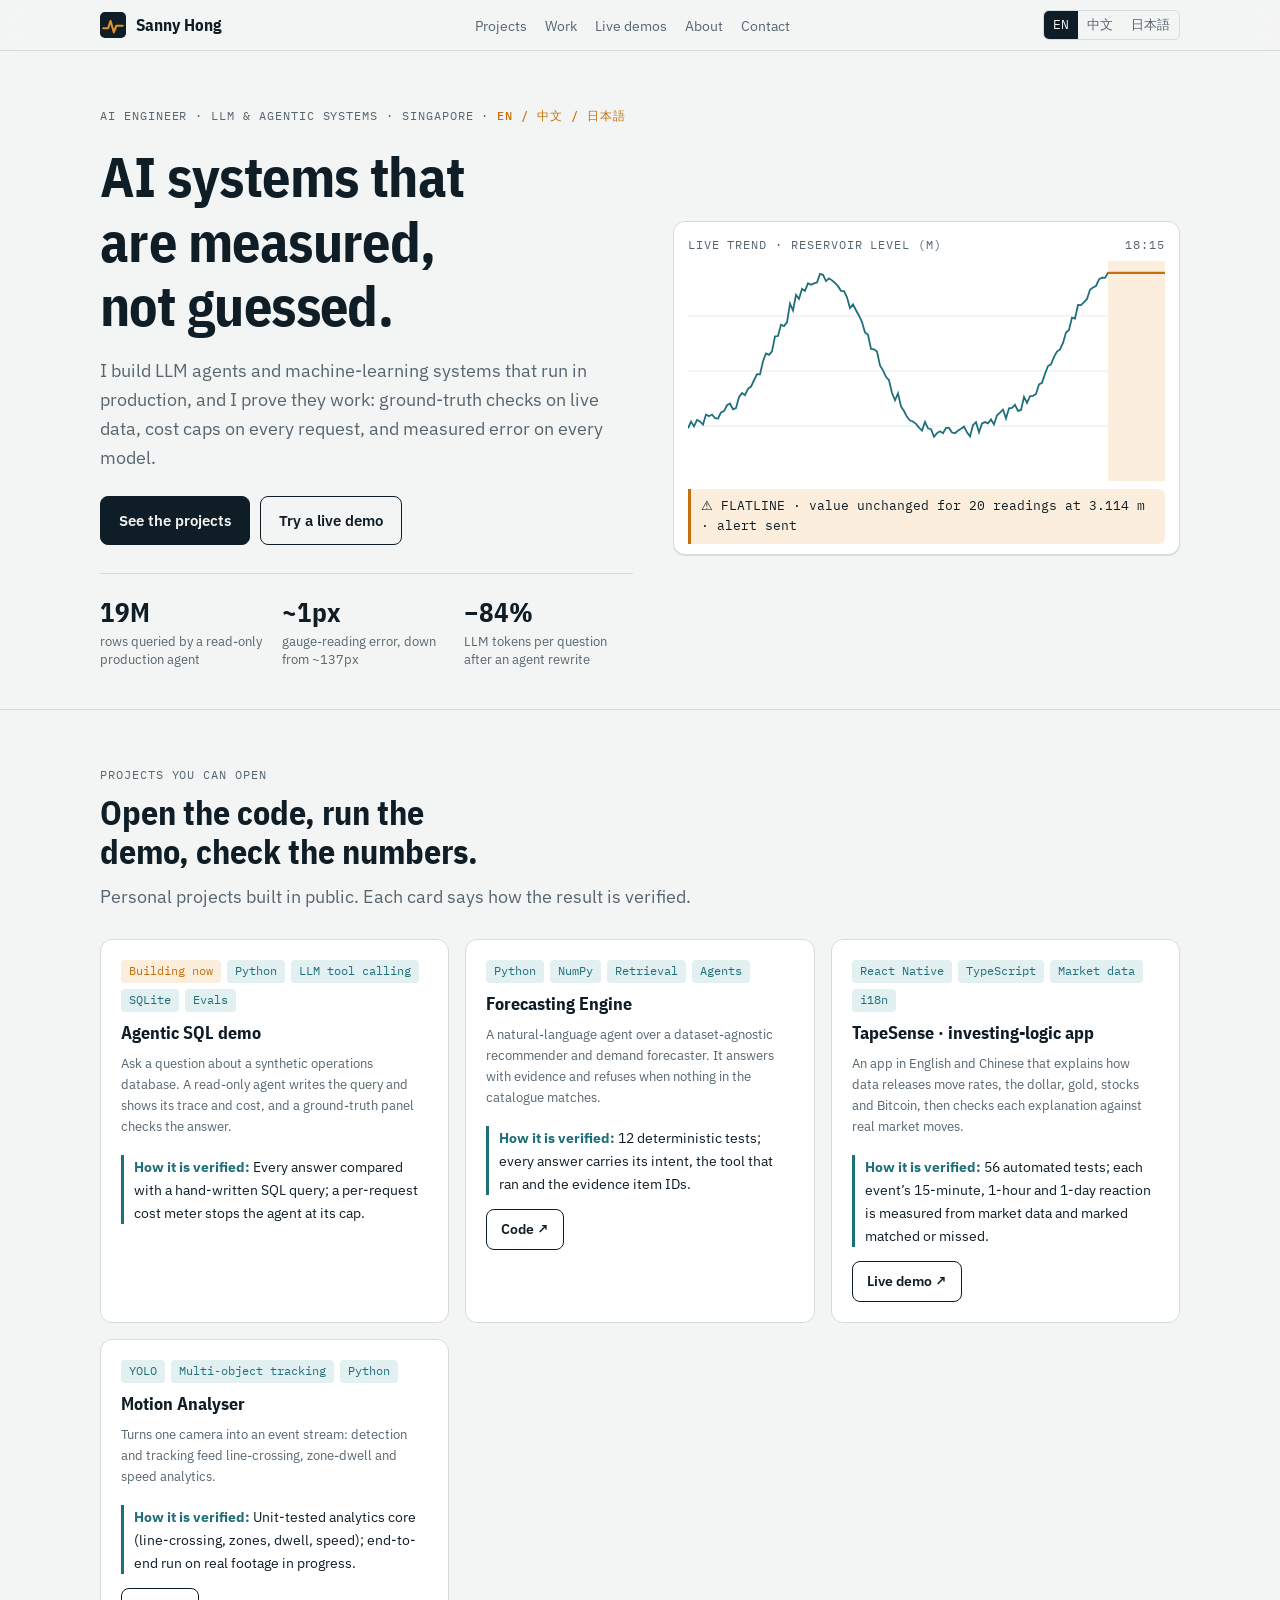
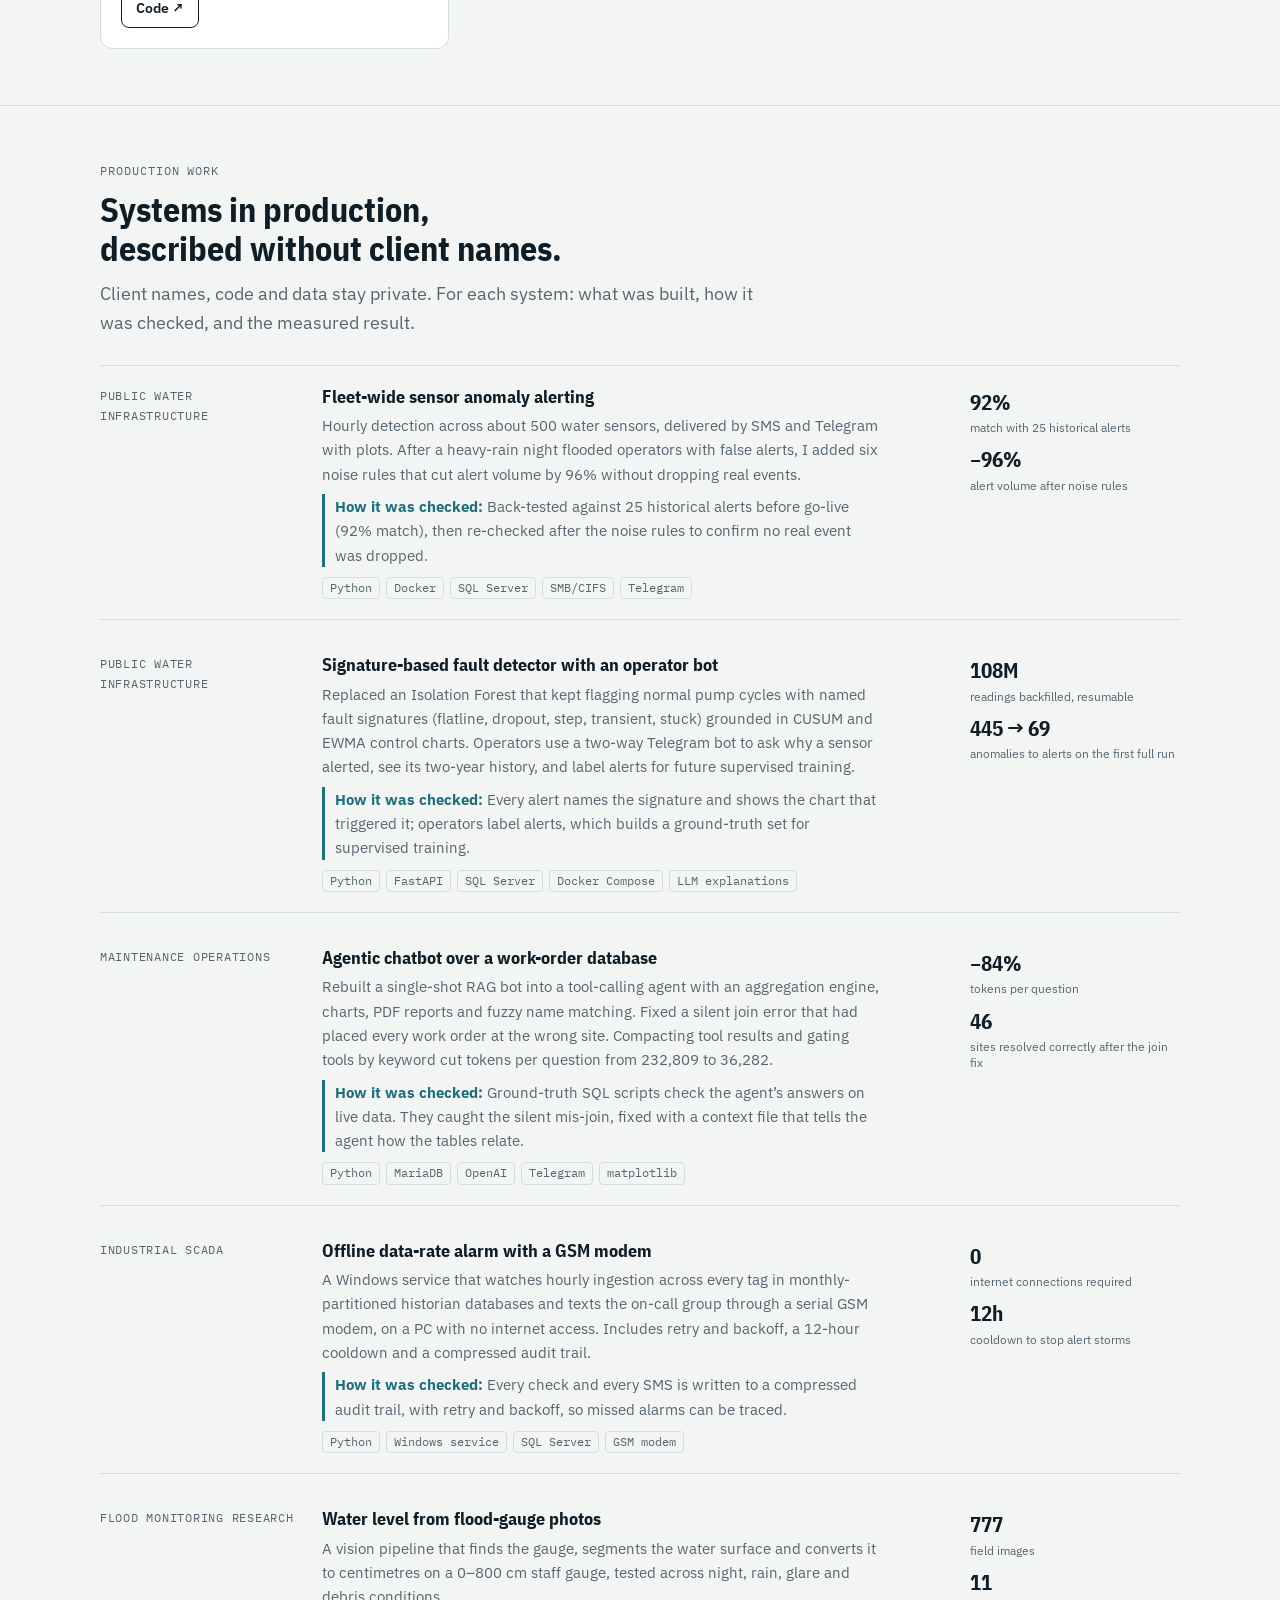
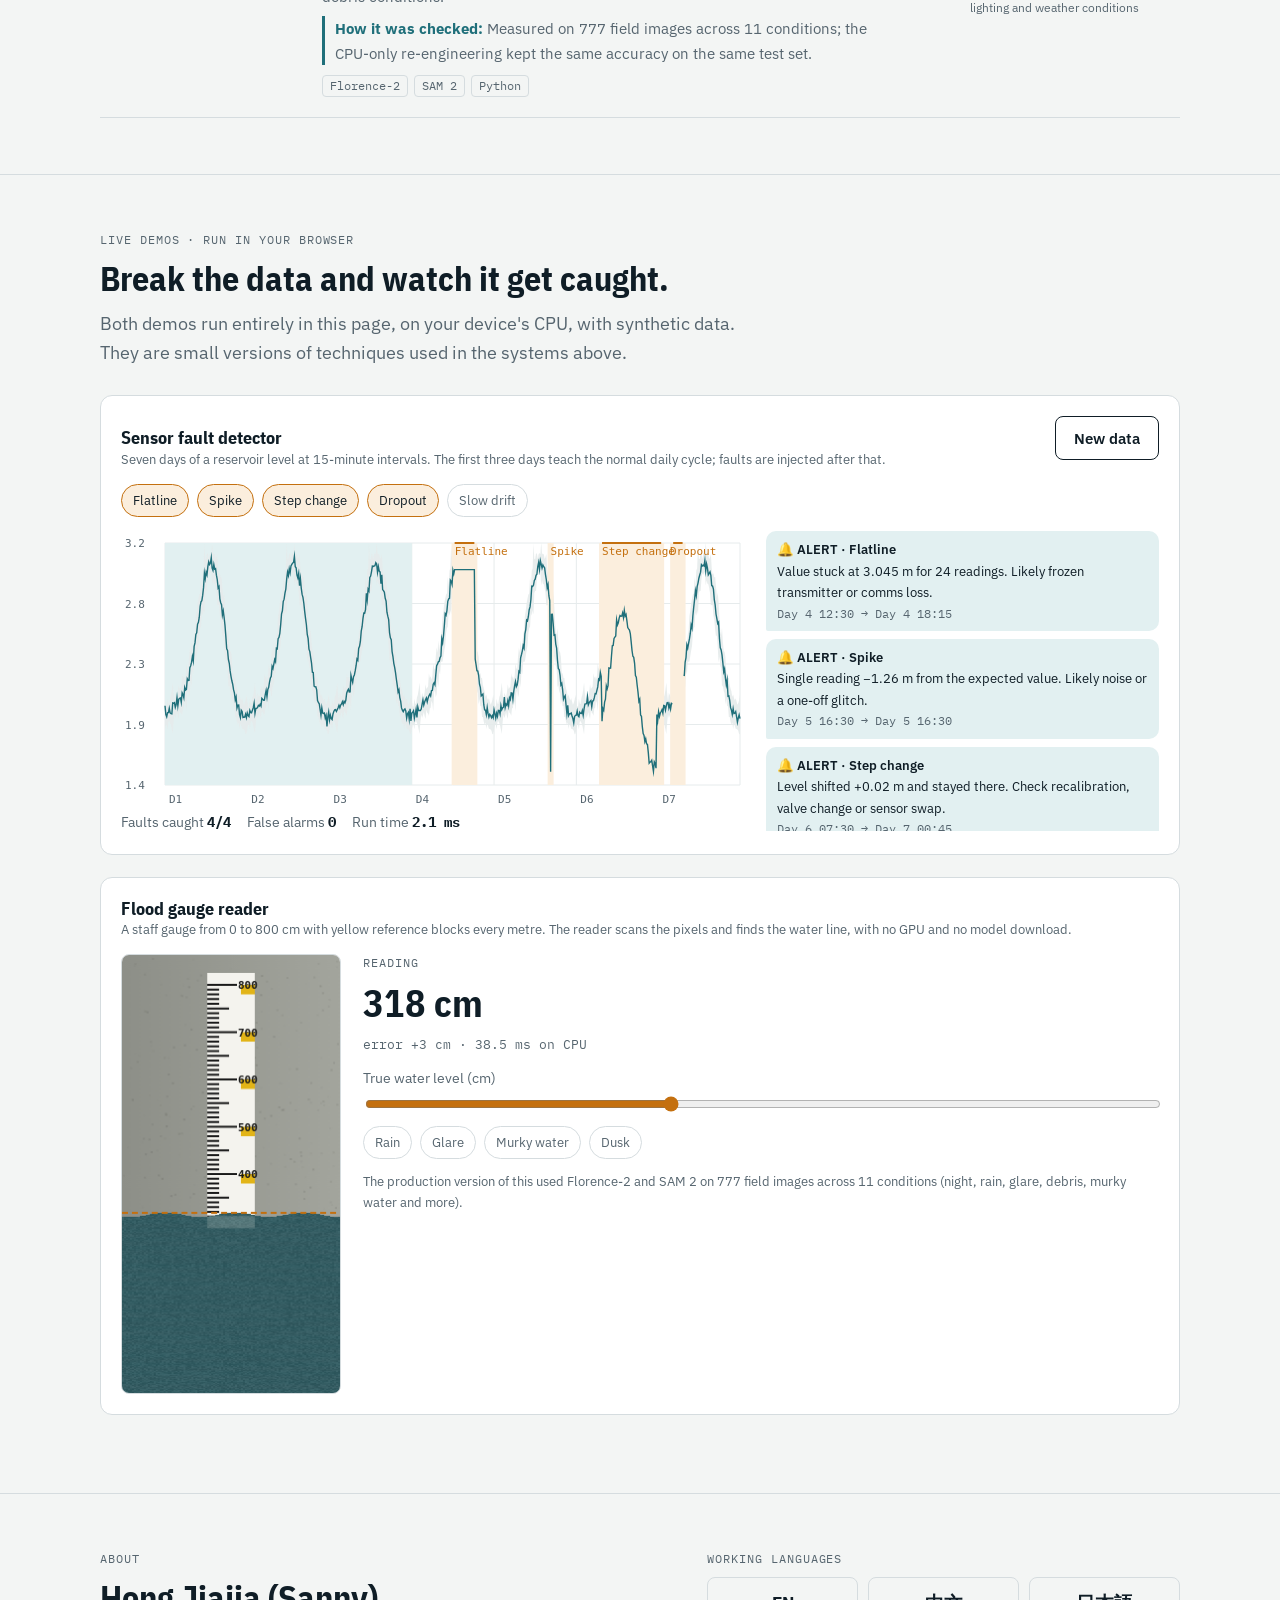
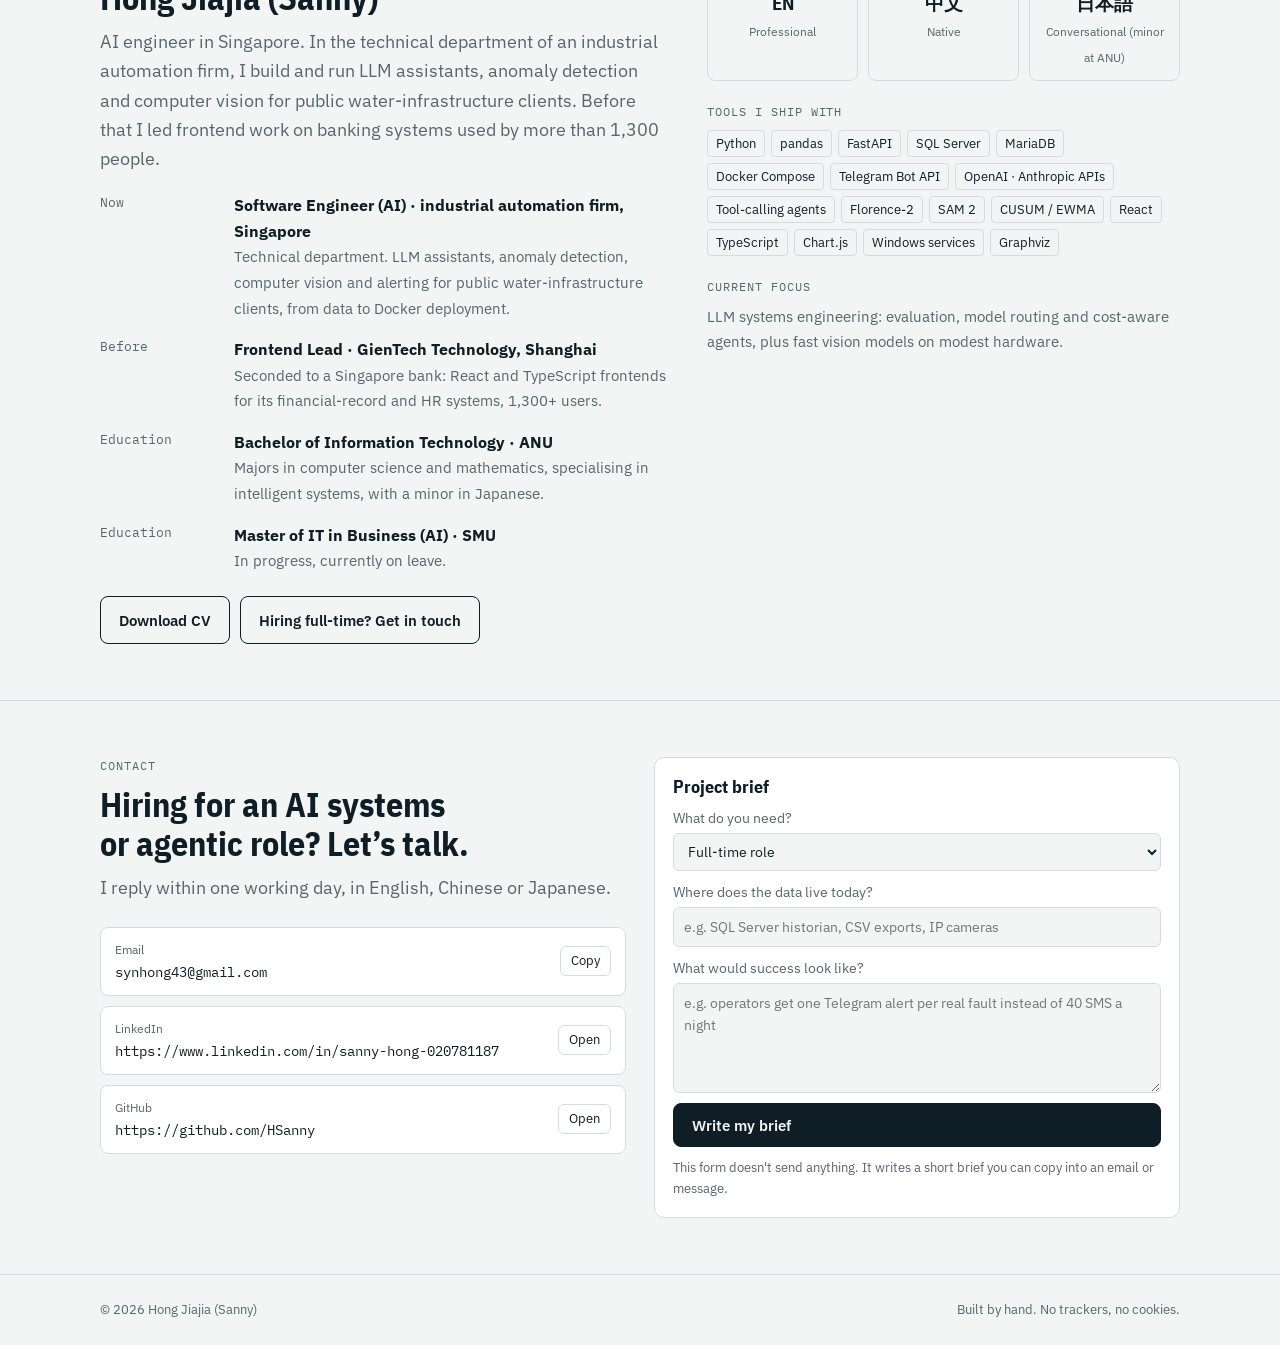
==== index.html @ 5b9187b5 "Publish portfolio site Co-Authored-By: Claude Opus 5.5 <noreply@anthropic.com>" ====
<!doctype html>
<html lang="en">
<head>
<meta charset="utf-8">
<meta name="viewport" content="width=device-width, initial-scale=1, viewport-fit=cover">
<title>Sanny Hong · AI Engineer, LLM & Agentic Systems</title>
<meta name="description" content="Sanny Hong, AI engineer in Singapore. Production LLM agents and ML systems, proven with ground-truth evaluation, cost caps and measured error. Projects, live demos and CV.">
<meta property="og:title" content="Sanny Hong · AI Engineer, LLM & Agentic Systems">
<meta property="og:description" content="Production LLM agents and ML systems, proven with ground-truth evaluation, cost caps and measured error.">
<meta property="og:type" content="website">
<link rel="icon" href="data:image/svg+xml,%3Csvg xmlns='http://www.w3.org/2000/svg' viewBox='0 0 32 32'%3E%3Crect width='32' height='32' rx='6' fill='%230f1d26'/%3E%3Cpath d='M4 20h6l3-9 4 14 3-8h8' fill='none' stroke='%23e0912c' stroke-width='2.6' stroke-linejoin='round' stroke-linecap='round'/%3E%3C/svg%3E">
<link rel="preconnect" href="https://fonts.googleapis.com">
<link rel="preconnect" href="https://fonts.gstatic.com" crossorigin>
<link rel="stylesheet" href="https://fonts.googleapis.com/css2?family=IBM+Plex+Mono:wght@400;500&family=IBM+Plex+Sans+Condensed:wght@600;700&family=IBM+Plex+Sans:wght@400;500;600&display=swap">
<style>
/* Layout: an instrument-panel portfolio. Narrow reading column for copy, wide "panels" for the live demos; the hero is a trend recorder that flags a fault. */
:root{
  --paper:#f3f5f4; --panel:#ffffff; --ink:#0f1d26; --muted:#56656f; --rule:#d5dcdf; --grid:#e6ebec;
  --signal:#c4700f;        /* alarm amber: the one accent */
  --water:#1f6f7a;         /* secondary, used for data lines */
  --ok:#2b7a4b; --bad:#b33a2e;
  --signal-soft:#fbeedd; --water-soft:#e2f0f1;
  --f-display:"IBM Plex Sans Condensed","IBM Plex Sans","Arial Narrow",Arial,"PingFang SC","Hiragino Sans","Noto Sans SC","Noto Sans JP","Microsoft YaHei",sans-serif;
  --f-body:"IBM Plex Sans",-apple-system,BlinkMacSystemFont,"Segoe UI","PingFang SC","Hiragino Sans","Noto Sans SC","Noto Sans JP","Microsoft YaHei",sans-serif;
  --f-mono:"IBM Plex Mono",ui-monospace,SFMono-Regular,Menlo,Consolas,monospace;
  color-scheme:light;
}
@media (prefers-color-scheme: dark){ :root:not([data-theme="light"]){
  --paper:#0d161c; --panel:#132029; --ink:#e4ecef; --muted:#93a4ad; --rule:#25343e; --grid:#1b2a33;
  --signal:#f0a24a; --water:#5fb7c1; --ok:#5cc58a; --bad:#ef7d70; --signal-soft:#3a2a17; --water-soft:#163037; color-scheme:dark } }
:root[data-theme="dark"]{
  --paper:#0d161c; --panel:#132029; --ink:#e4ecef; --muted:#93a4ad; --rule:#25343e; --grid:#1b2a33;
  --signal:#f0a24a; --water:#5fb7c1; --ok:#5cc58a; --bad:#ef7d70; --signal-soft:#3a2a17; --water-soft:#163037; color-scheme:dark }
*{box-sizing:border-box}
[hidden]{display:none!important}
html{scroll-behavior:smooth}
@media (prefers-reduced-motion:reduce){ html{scroll-behavior:auto} *{animation:none!important;transition:none!important} }
body{margin:0;background:var(--paper);color:var(--ink);font-family:var(--f-body);font-size:16px;line-height:1.6;padding-top:env(safe-area-inset-top,0px);padding-bottom:env(safe-area-inset-bottom,0px)}
a{color:inherit}
:focus-visible{outline:2px solid var(--signal);outline-offset:3px;border-radius:2px}
.wrap{max-width:1120px;margin:0 auto;padding-inline:20px}
.mono{font-family:var(--f-mono);font-variant-numeric:tabular-nums}
h1,h2,h3{font-family:var(--f-display);margin:0;text-wrap:balance;line-height:1.15}
h1{font-size:clamp(2.1rem,5.2vw,3.5rem);font-weight:700;letter-spacing:-.01em}
h2{font-size:clamp(1.55rem,3vw,2.1rem);font-weight:700}
h3{font-size:1.15rem;font-weight:700}
p{margin:0}
.lede{font-size:1.14rem;color:var(--muted);max-width:60ch}
.tag{font-family:var(--f-mono);font-size:.74rem;letter-spacing:.08em;text-transform:uppercase;color:var(--muted)}
.tag b{color:var(--signal);font-weight:500}

/* top bar */
header.bar{position:sticky;top:0;z-index:10;background:color-mix(in srgb,var(--paper) 92%,transparent);backdrop-filter:blur(8px);border-bottom:1px solid var(--rule)}
header.bar .wrap{display:flex;align-items:center;justify-content:space-between;gap:12px;padding-block:10px}
.brand{display:flex;align-items:center;gap:10px;font-family:var(--f-display);font-weight:700;font-size:1.05rem;text-decoration:none}
.brand svg{flex:none}
nav.links{display:flex;gap:18px;font-size:.9rem}
nav.links a{text-decoration:none;color:var(--muted)} nav.links a:hover{color:var(--ink)}
.lang{display:flex;border:1px solid var(--rule);border-radius:6px;overflow:hidden}
.lang button{all:unset;cursor:pointer;padding:4px 9px;font-size:.8rem;font-family:var(--f-mono);color:var(--muted)}
.lang button[aria-pressed="true"]{background:var(--ink);color:var(--paper)}
@media (max-width:760px){ nav.links{display:none} }

/* hero */
.hero{padding-block:56px 40px;display:grid;grid-template-columns:minmax(0,1.05fr) minmax(0,1fr);gap:40px;align-items:center}
.hero .who{display:grid;gap:18px}
.cta{display:flex;flex-wrap:wrap;gap:10px;margin-top:6px}
.btn{display:inline-flex;align-items:center;gap:8px;padding:11px 18px;border-radius:8px;font-weight:600;text-decoration:none;border:1px solid var(--ink);font-size:.95rem;cursor:pointer;background:none;color:var(--ink);font-family:var(--f-body)}
.btn.primary{background:var(--ink);color:var(--paper)}
.btn:hover{transform:translateY(-1px)}
.proof{display:grid;grid-template-columns:repeat(3,minmax(0,1fr));gap:14px;margin-top:10px;border-top:1px solid var(--rule);padding-top:16px}
.proof .n{font-family:var(--f-display);font-size:1.7rem;font-weight:700}
.proof .l{font-size:.82rem;color:var(--muted);line-height:1.35}
.recorder{background:var(--panel);border:1px solid var(--rule);border-radius:12px;padding:14px 14px 10px;box-shadow:0 1px 0 var(--rule)}
.recorder .head{display:flex;justify-content:space-between;align-items:center;gap:8px;margin-bottom:6px}
.recorder canvas{width:100%;height:220px;display:block}
.recorder .alert{margin-top:8px;font-family:var(--f-mono);font-size:.8rem;background:var(--signal-soft);color:var(--ink);border-left:3px solid var(--signal);padding:7px 10px;border-radius:0 6px 6px 0;min-height:2.4em}
@media (max-width:880px){ .hero{grid-template-columns:minmax(0,1fr);padding-block:36px 28px} }

section.block{padding-block:56px;border-top:1px solid var(--rule)}
.sechead{display:grid;gap:10px;margin-bottom:28px;max-width:70ch}

/* services */
.services{display:grid;grid-template-columns:repeat(auto-fit,minmax(250px,1fr));gap:16px}
.svc{background:var(--panel);border:1px solid var(--rule);border-radius:10px;padding:20px;display:grid;gap:12px;align-content:start}
.svc .meta{display:flex;flex-wrap:wrap;gap:8px}
.chip{font-family:var(--f-mono);font-size:.74rem;padding:2px 8px;border-radius:4px;background:var(--water-soft);color:var(--water)}
.chip.amber{background:var(--signal-soft);color:var(--signal)}
.svc ul{margin:0;padding-left:18px;color:var(--muted);font-size:.92rem}
.svc .from{font-size:.86rem;border-top:1px dashed var(--rule);padding-top:10px}
.process{display:grid;grid-template-columns:repeat(4,minmax(0,1fr));gap:16px;margin-top:22px;counter-reset:step}
.process li{list-style:none;border-top:2px solid var(--ink);padding-top:10px;font-size:.92rem;counter-increment:step}
.process li::before{content:counter(step);font-family:var(--f-mono);color:var(--signal);display:block;font-size:.8rem}
.process b{display:block;font-family:var(--f-display);font-size:1.02rem}
@media (max-width:760px){ .process{grid-template-columns:repeat(2,minmax(0,1fr))} }

/* cases */
.projects{display:grid;grid-template-columns:repeat(auto-fit,minmax(260px,1fr));gap:16px}
.proj{display:grid;gap:10px;align-content:start;padding:20px;border:1px solid var(--rule);border-radius:12px;background:var(--panel)}
.proj .meta{display:flex;flex-wrap:wrap;gap:6px}
.proj .links{display:flex;flex-wrap:wrap;gap:8px;margin-top:4px}
.proj .links .btn{padding:8px 14px;font-size:.88rem}
.checked{font-size:.9rem;color:var(--ink);border-left:3px solid var(--water);padding-left:10px;margin-top:8px;max-width:62ch}
.checked b{color:var(--water)}
.cases{display:grid;gap:14px}
.case{display:grid;grid-template-columns:200px minmax(0,1fr) 210px;gap:22px;padding:20px 0;border-bottom:1px solid var(--rule);align-items:start}
.case:first-child{border-top:1px solid var(--rule)}
.case .sector{font-family:var(--f-mono);font-size:.78rem;color:var(--muted);text-transform:uppercase;letter-spacing:.06em}
.case h3{margin-bottom:6px}
.case p{color:var(--muted);font-size:.95rem;max-width:62ch}
.case .stack{display:flex;flex-wrap:wrap;gap:6px;margin-top:10px}
.case .stack span{font-family:var(--f-mono);font-size:.72rem;border:1px solid var(--rule);padding:1px 7px;border-radius:4px;color:var(--muted)}
.case .kpi{display:grid;gap:8px}
.case .kpi div{display:grid}
.case .kpi .v{font-family:var(--f-display);font-weight:700;font-size:1.3rem}
.case .kpi .k{font-size:.78rem;color:var(--muted);line-height:1.3}
@media (max-width:880px){ .case{grid-template-columns:minmax(0,1fr);gap:10px} .case .kpi{grid-template-columns:repeat(2,minmax(0,1fr))} }

/* demos */
.demo{background:var(--panel);border:1px solid var(--rule);border-radius:12px;padding:20px;display:grid;gap:14px;margin-bottom:22px}
.demo .top{display:flex;flex-wrap:wrap;justify-content:space-between;gap:10px;align-items:baseline}
.controls{display:flex;flex-wrap:wrap;gap:8px;align-items:center}
.toggle{all:unset;cursor:pointer;font-size:.84rem;padding:5px 11px;border-radius:999px;border:1px solid var(--rule);color:var(--muted)}
.toggle[aria-pressed="true"]{border-color:var(--signal);color:var(--ink);background:var(--signal-soft)}
.toggle:focus-visible{outline:2px solid var(--signal)}
.chartbox{position:relative;width:100%;overflow:hidden}
.chartbox canvas{width:100%;height:280px;display:block}
.demo-grid{display:grid;grid-template-columns:minmax(0,1.6fr) minmax(0,1fr);gap:16px}
@media (max-width:880px){ .demo-grid{grid-template-columns:minmax(0,1fr)} }
.log{display:grid;gap:8px;max-height:300px;overflow:auto;align-content:start}
.msg{background:var(--water-soft);border-radius:10px 10px 10px 2px;padding:8px 11px;font-size:.84rem}
.msg .h{font-weight:600}
.msg .s{color:var(--muted);font-family:var(--f-mono);font-size:.76rem}
.score{display:flex;flex-wrap:wrap;gap:16px;font-size:.88rem;color:var(--muted)}
.score b{color:var(--ink);font-family:var(--f-mono)}
.gauge-wrap{display:grid;grid-template-columns:auto minmax(0,1fr);gap:22px;align-items:start}
.gauge-wrap canvas{width:220px;height:440px;border-radius:8px;border:1px solid var(--rule);max-width:100%}
.readout{display:grid;gap:12px}
.readout .big{font-family:var(--f-display);font-size:2.4rem;font-weight:700}
.readout label{display:grid;gap:4px;font-size:.88rem;color:var(--muted)}
input[type=range]{width:100%;accent-color:var(--signal)}
@media (max-width:560px){ .gauge-wrap{grid-template-columns:minmax(0,1fr)} .gauge-wrap canvas{width:180px;height:360px;justify-self:center} }
.note{font-size:.82rem;color:var(--muted)}

/* about */
.about{display:grid;grid-template-columns:minmax(0,1.2fr) minmax(0,1fr);gap:40px}
.timeline{display:grid;gap:16px}
.timeline .row{display:grid;grid-template-columns:120px minmax(0,1fr);gap:14px}
.timeline .when{font-family:var(--f-mono);font-size:.8rem;color:var(--muted)}
.timeline .what b{display:block}
.timeline .what span{color:var(--muted);font-size:.92rem}
.skills{display:flex;flex-wrap:wrap;gap:6px}
.skills span{font-size:.82rem;border:1px solid var(--rule);border-radius:4px;padding:2px 8px}
.langs{display:grid;grid-template-columns:repeat(3,minmax(0,1fr));gap:10px}
.langs div{border:1px solid var(--rule);border-radius:8px;padding:10px;text-align:center}
.langs b{display:block;font-family:var(--f-display);font-size:1.2rem}
.langs span{font-size:.78rem;color:var(--muted)}
@media (max-width:880px){ .about{grid-template-columns:minmax(0,1fr)} .timeline .row{grid-template-columns:minmax(0,1fr);gap:2px} }

/* contact */
.contact{display:grid;grid-template-columns:minmax(0,1fr) minmax(0,1fr);gap:28px;align-items:start}
.cards{display:grid;gap:10px}
.cline{display:flex;justify-content:space-between;align-items:center;gap:10px;background:var(--panel);border:1px solid var(--rule);border-radius:8px;padding:12px 14px}
.cline .k{font-size:.78rem;color:var(--muted)}
.cline .v{font-family:var(--f-mono);font-size:.9rem;word-break:break-all}
.copy{all:unset;cursor:pointer;font-size:.8rem;border:1px solid var(--rule);padding:4px 10px;border-radius:6px;white-space:nowrap}
.copy:focus-visible{outline:2px solid var(--signal)}
form.brief{display:grid;gap:10px;background:var(--panel);border:1px solid var(--rule);border-radius:10px;padding:18px}
form.brief label{display:grid;gap:4px;font-size:.86rem;color:var(--muted)}
form.brief input,form.brief textarea,form.brief select{font:inherit;color:var(--ink);background:var(--paper);border:1px solid var(--rule);border-radius:6px;padding:8px 10px}
form.brief textarea{min-height:110px;resize:vertical}
.out{font-family:var(--f-mono);font-size:.8rem;white-space:pre-wrap;background:var(--paper);border:1px dashed var(--rule);padding:10px;border-radius:6px}
@media (max-width:880px){ .contact{grid-template-columns:minmax(0,1fr)} }
footer{border-top:1px solid var(--rule);padding-block:24px;color:var(--muted);font-size:.84rem}
footer .wrap{display:flex;flex-wrap:wrap;justify-content:space-between;gap:10px}
</style>
</head>
<body>

<header class="bar">
  <div class="wrap">
    <a class="brand" href="#top" aria-label="Sanny Hong, home">
      <svg width="26" height="26" viewBox="0 0 32 32" aria-hidden="true"><rect width="32" height="32" rx="6" fill="currentColor"/><path d="M4 20h6l3-9 4 14 3-8h8" fill="none" stroke="#e0912c" stroke-width="2.6" stroke-linejoin="round" stroke-linecap="round"/></svg>
      <span>Sanny Hong</span>
    </a>
    <nav class="links" aria-label="Sections">
      <a href="#projects" data-i18n="nav.projects">Projects</a>
      <a href="#work" data-i18n="nav.work">Work</a>
      <a href="#demos" data-i18n="nav.demos">Live demos</a>
      <a href="#about" data-i18n="nav.about">About</a>
      <a href="#contact" data-i18n="nav.contact">Contact</a>
    </nav>
    <div class="lang" role="group" aria-label="Language">
      <button type="button" data-lang="en" aria-pressed="true">EN</button>
      <button type="button" data-lang="zh" aria-pressed="false">中文</button>
      <button type="button" data-lang="ja" aria-pressed="false">日本語</button>
    </div>
  </div>
</header>

<main id="top">
  <div class="wrap hero">
    <div class="who">
      <div class="tag" data-i18n-html="hero.tag">AI engineer · LLM & agentic systems · Singapore · <b>EN / 中文 / 日本語</b></div>
      <h1 data-i18n="hero.h1">AI systems that are measured, not guessed.</h1>
      <p class="lede" data-i18n="hero.lede">I build LLM agents and machine-learning systems that run in production, and I prove they work: ground-truth checks on live data, cost caps on every request, and measured error on every model.</p>
      <div class="cta">
        <a class="btn primary" href="#projects" data-i18n="hero.cta1">See the projects</a>
        <a class="btn" href="#demos" data-i18n="hero.cta2">Try a live demo</a>
      </div>
      <div class="proof">
        <div><div class="n mono">19M</div><div class="l" data-i18n="proof.1">rows queried by a read-only production agent</div></div>
        <div><div class="n mono">~1px</div><div class="l" data-i18n="proof.2">gauge-reading error, down from ~137px</div></div>
        <div><div class="n mono">−84%</div><div class="l" data-i18n="proof.3">LLM tokens per question after an agent rewrite</div></div>
      </div>
    </div>
    <figure class="recorder" aria-label="Animated sensor trend with an automatic fault flag" style="margin:0">
      <div class="head"><span class="tag" data-i18n="rec.title">Live trend · reservoir level (m)</span><span class="tag mono" id="recClock">—</span></div>
      <canvas id="rec" width="640" height="220"></canvas>
      <figcaption class="alert" id="recAlert" aria-live="polite">—</figcaption>
    </figure>
  </div>

  <section class="block" id="services">
    <div class="wrap">
      <div class="sechead">
        <div class="tag" data-i18n="svc.tag">Fixed-price prototypes</div>
        <h2 data-i18n="svc.h2">One scoped problem, one working system, two weeks.</h2>
        <p class="lede" data-i18n="svc.lede">Every engagement ends with something running on your data, not a slide deck. You get the code, deployment notes and two weeks of fixes. Ongoing support is quoted separately.</p>
      </div>
      <div class="services" id="svcList"></div>
      <ol class="process" style="padding:0;margin:26px 0 0">
        <li><b data-i18n="p1.h">30-minute call</b><span data-i18n="p1.t">We pick one problem and the data it needs.</span></li>
        <li><b data-i18n="p2.h">Fixed quote in 48 hours</b><span data-i18n="p2.t">Scope, deliverables and price in writing. 50% to start.</span></li>
        <li><b data-i18n="p3.h">Demo at the end of week 1</b><span data-i18n="p3.t">Running on a sample of your data, so you can redirect early.</span></li>
        <li><b data-i18n="p4.h">Handover in week 2</b><span data-i18n="p4.t">Deployed, documented, with two weeks of fixes included.</span></li>
      </ol>
    </div>
  </section>

  <section class="block" id="projects">
    <div class="wrap">
      <div class="sechead">
        <div class="tag" data-i18n="proj.tag">Projects you can open</div>
        <h2 data-i18n="proj.h2">Open the code, run the demo, check the numbers.</h2>
        <p class="lede" data-i18n="proj.lede">Personal projects built in public. Each card says how the result is verified.</p>
      </div>
      <div class="projects" id="projList"></div>
    </div>
  </section>

  <section class="block" id="work">
    <div class="wrap">
      <div class="sechead">
        <div class="tag" data-i18n="work.tag">Production work</div>
        <h2 data-i18n="work.h2">Systems in production, described without client names.</h2>
        <p class="lede" data-i18n="work.lede">Client names, code and data stay private. For each system: what was built, how it was checked, and the measured result.</p>
      </div>
      <div class="cases" id="caseList"></div>
    </div>
  </section>

  <section class="block" id="demos">
    <div class="wrap">
      <div class="sechead">
        <div class="tag" data-i18n="demo.tag">Live demos · run in your browser</div>
        <h2 data-i18n="demo.h2">Break the data and watch it get caught.</h2>
        <p class="lede" data-i18n="demo.lede">Both demos run entirely in this page, on your device's CPU, with synthetic data. They are small versions of techniques used in the systems above.</p>
      </div>

      <div class="demo" aria-labelledby="d1h">
        <div class="top">
          <div><h3 id="d1h" data-i18n="d1.h">Sensor fault detector</h3><p class="note" data-i18n="d1.sub">Seven days of a reservoir level at 15-minute intervals. The first three days teach the normal daily cycle; faults are injected after that.</p></div>
          <button type="button" class="btn" id="d1new" data-i18n="d1.new">New data</button>
        </div>
        <div class="controls" id="d1faults" role="group" aria-label="Faults to inject"></div>
        <div class="demo-grid">
          <div>
            <div class="chartbox"><canvas id="d1c" width="900" height="280" aria-label="Sensor chart with detected faults"></canvas></div>
            <div class="score" id="d1score" aria-live="polite"></div>
          </div>
          <div class="log" id="d1log" aria-live="polite"></div>
        </div>
      </div>

      <div class="demo" aria-labelledby="d2h">
        <div class="top">
          <div><h3 id="d2h" data-i18n="d2.h">Flood gauge reader</h3><p class="note" data-i18n="d2.sub">A staff gauge from 0 to 800 cm with yellow reference blocks every metre. The reader scans the pixels and finds the water line, with no GPU and no model download.</p></div>
        </div>
        <div class="gauge-wrap">
          <canvas id="d2c" width="220" height="440" aria-label="Rendered flood gauge with detected water line"></canvas>
          <div class="readout">
            <div><div class="tag" data-i18n="d2.est">Reading</div><div class="big mono" id="d2est">—</div><div class="note mono" id="d2err"></div></div>
            <label><span data-i18n="d2.level">True water level (cm)</span><input type="range" id="d2lvl" min="40" max="760" value="315" step="1"></label>
            <div class="controls" id="d2cond" role="group" aria-label="Conditions"></div>
            <p class="note" data-i18n="d2.real">The production version of this used Florence-2 and SAM 2 on 777 field images across 11 conditions (night, rain, glare, debris, murky water and more).</p>
          </div>
        </div>
      </div>
    </div>
  </section>

  <section class="block" id="about">
    <div class="wrap about">
      <div>
        <div class="sechead" style="margin-bottom:20px">
          <div class="tag" data-i18n="about.tag">About</div>
          <h2 data-i18n="about.h2">Hong Jiajia (Sanny)</h2>
          <p class="lede" data-i18n="about.lede">AI engineer in Singapore. In the technical department of an industrial automation firm, I build and run LLM assistants, anomaly detection and computer vision for public water-infrastructure clients. Before that I led frontend work on banking systems used by more than 1,300 people.</p>
        </div>
        <div class="timeline" id="tl"></div>
        <div class="cta" style="margin-top:22px">
          <a class="btn" id="cvBtn" href="#" target="_blank" rel="noopener" data-i18n="about.cv">Download CV</a>
          <a class="btn" href="#contact" data-i18n="about.hire">Hiring full-time? Get in touch</a>
        </div>
      </div>
      <div style="display:grid;gap:22px;align-content:start">
        <div><div class="tag" style="margin-bottom:8px" data-i18n="about.langs">Working languages</div>
          <div class="langs"><div><b>EN</b><span data-i18n="l.en">Professional</span></div><div><b>中文</b><span data-i18n="l.zh">Native</span></div><div><b>日本語</b><span data-i18n="l.ja">Conversational (minor at ANU)</span></div></div></div>
        <div><div class="tag" style="margin-bottom:8px" data-i18n="about.stack">Tools I ship with</div>
          <div class="skills">
            <span>Python</span><span>pandas</span><span>FastAPI</span><span>SQL Server</span><span>MariaDB</span><span>Docker Compose</span><span>Telegram Bot API</span><span>OpenAI · Anthropic APIs</span><span>Tool-calling agents</span><span>Florence-2</span><span>SAM 2</span><span>CUSUM / EWMA</span><span>React</span><span>TypeScript</span><span>Chart.js</span><span>Windows services</span><span>Graphviz</span>
          </div></div>
        <div><div class="tag" style="margin-bottom:8px" data-i18n="about.focus">Current focus</div>
          <p class="note" style="font-size:.95rem" data-i18n="about.focusT">LLM systems engineering: evaluation, model routing and cost-aware agents, plus fast vision models on modest hardware.</p></div>
      </div>
    </div>
  </section>

  <section class="block" id="contact">
    <div class="wrap contact">
      <div class="sechead" style="margin-bottom:0">
        <div class="tag" data-i18n="c.tag">Contact</div>
        <h2 data-i18n="c.h2">Hiring for an AI systems or agentic role? Let’s talk.</h2>
        <p class="lede" data-i18n="c.lede">I reply within one working day, in English, Chinese or Japanese.</p>
        <div class="cards" id="contactCards" style="margin-top:14px"></div>
      </div>
      <form class="brief" id="brief" novalidate>
        <h3 data-i18n="f.h">Project brief</h3>
        <label><span data-i18n="f.what">What do you need?</span>
          <select id="f-type"><option value="sensor" data-i18n="f.o1">Sensor / IoT anomaly alerts</option><option value="bot" data-i18n="f.o2">Chatbot over our database or documents</option><option value="vision" data-i18n="f.o3">Computer vision on edge hardware</option><option value="data" data-i18n="f.o4">Data pipeline or dashboard</option><option value="job" selected data-i18n="f.o5">Full-time role</option></select></label>
        <label><span data-i18n="f.data">Where does the data live today?</span><input id="f-data" data-i18n-ph="f.dataPh" placeholder="e.g. SQL Server historian, CSV exports, IP cameras"></label>
        <label><span data-i18n="f.goal">What would success look like?</span><textarea id="f-goal" data-i18n-ph="f.goalPh" placeholder="e.g. operators get one Telegram alert per real fault instead of 40 SMS a night"></textarea></label>
        <button class="btn primary" type="submit" data-i18n="f.submit">Write my brief</button>
        <div class="out" id="briefOut" hidden></div>
        <p class="note" data-i18n="f.note">This form doesn't send anything. It writes a short brief you can copy into an email or message.</p>
      </form>
    </div>
  </section>
</main>

<footer><div class="wrap"><span>© <span id="yr"></span> Hong Jiajia (Sanny)</span><span data-i18n="foot">Built by hand. No trackers, no cookies.</span></div></footer>

<script>
/* ================= EDIT THESE BEFORE YOU DEPLOY ================= */
const CONFIG = {
  email:    "synhong43@gmail.com",                          // e.g. "hello@yourdomain.com" — shown as copyable text
  linkedin: "https://www.linkedin.com/in/sanny-hong-020781187",                          // e.g. "https://www.linkedin.com/in/your-handle"
  github:   "https://github.com/HSanny",
  booking:  "",                          // optional scheduling link, e.g. Calendly
  cvUrl:    "cv.pdf",                          // e.g. "cv.pdf" placed next to index.html; the CV button hides when empty
  showServices: false                    // set false to hide the services section (e.g. until your work pass allows freelance work)
};
/* ================================================================ */

const I18N = {
en:{
 "case.checked":"How it was checked",
 "proj.soon":"Building now",
 "proj.demo":"Live demo",
 "proj.code":"Code",
 "proj.verified":"How it is verified",
 "proj.lede":"Personal projects built in public. Each card says how the result is verified.",
 "proj.h2":"Open the code, run the demo, check the numbers.",
 "proj.tag":"Projects you can open",
 "nav.projects":"Projects",
 "nav.services":"Services","nav.work":"Work","nav.demos":"Live demos","nav.about":"About","nav.contact":"Contact",
 "hero.tag":"AI engineer · LLM & agentic systems · Singapore · <b>EN / 中文 / 日本語</b>",
 "hero.h1":"AI systems that are measured, not guessed.",
 "hero.lede":"I build LLM agents and machine-learning systems that run in production, and I prove they work: ground-truth checks on live data, cost caps on every request, and measured error on every model.",
 "hero.cta1":"See the projects","hero.cta2":"Try a live demo",
 "proof.1":"rows queried by a read-only production agent","proof.2":"gauge-reading error, down from ~137px","proof.3":"LLM tokens per question after an agent rewrite",
 "rec.title":"Live trend · reservoir level (m)",
 "rec.ok":"No faults · signal within expected daily band","rec.flat":"⚠ FLATLINE · value unchanged for {n} readings at {v} m · alert sent",
 "svc.tag":"Fixed-price prototypes","svc.h2":"One scoped problem, one working system, two weeks.",
 "svc.lede":"Every engagement ends with something running on your data, not a slide deck. You get the code, deployment notes and two weeks of fixes. Ongoing support is quoted separately.",
 "svc.weeks":"2 weeks","svc.fixed":"Fixed quote","svc.youGet":"You get","svc.need":"I need from you",
 "p1.h":"30-minute call","p1.t":"We pick one problem and the data it needs.",
 "p2.h":"Fixed quote in 48 hours","p2.t":"Scope, deliverables and price in writing. 50% to start.",
 "p3.h":"Demo at the end of week 1","p3.t":"Running on a sample of your data, so you can redirect early.",
 "p4.h":"Handover in week 2","p4.t":"Deployed, documented, with two weeks of fixes included.",
 "work.tag":"Production work","work.h2":"Systems in production, described without client names.","work.lede":"Client names, code and data stay private. For each system: what was built, how it was checked, and the measured result.",
 "demo.tag":"Live demos · run in your browser","demo.h2":"Break the data and watch it get caught.",
 "demo.lede":"Both demos run entirely in this page, on your device's CPU, with synthetic data. They are small versions of techniques used in the systems above.",
 "d1.h":"Sensor fault detector","d1.sub":"Seven days of a reservoir level at 15-minute intervals. The first three days teach the normal daily cycle; faults are injected after that.","d1.new":"New data",
 "f.flat":"Flatline","f.spike":"Spike","f.step":"Step change","f.drop":"Dropout","f.drift":"Slow drift",
 "d1.caught":"Faults caught","d1.false":"False alarms","d1.time":"Run time","d1.none":"No faults injected. Pick one above.",
 "d1.alert":"ALERT","d1.day":"Day",
 "a.flat":"Value stuck at {v} m for {n} readings. Likely frozen transmitter or comms loss.",
 "a.spike":"Single reading {d} from the expected value. Likely noise or a one-off glitch.",
 "a.step":"Level shifted {d} and stayed there. Check recalibration, valve change or sensor swap.",
 "a.drop":"{n} readings missing. Check data link or logger.",
 "a.drift":"Gradual departure from the daily pattern, now {d}. Check fouling or calibration drift.",
 "d2.h":"Flood gauge reader","d2.sub":"A staff gauge from 0 to 800 cm with yellow reference blocks every metre. The reader scans the pixels and finds the water line, with no GPU and no model download.",
 "d2.est":"Reading","d2.level":"True water level (cm)","d2.err":"error {e} cm · {t} ms on CPU",
 "c.rain":"Rain","c.glare":"Glare","c.murky":"Murky water","c.dusk":"Dusk",
 "d2.real":"The production version of this used Florence-2 and SAM 2 on 777 field images across 11 conditions (night, rain, glare, debris, murky water and more).",
 "about.tag":"About","about.h2":"Hong Jiajia (Sanny)",
 "about.lede":"AI engineer in Singapore. In the technical department of an industrial automation firm, I build and run LLM assistants, anomaly detection and computer vision for public water-infrastructure clients. Before that I led frontend work on banking systems used by more than 1,300 people.",
 "about.cv":"Download CV","about.hire":"Hiring full-time? Get in touch","about.langs":"Working languages","about.stack":"Tools I ship with","about.focus":"Current focus",
 "about.focusT":"LLM systems engineering: evaluation, model routing and cost-aware agents, plus fast vision models on modest hardware.",
 "l.en":"Professional","l.zh":"Native","l.ja":"Conversational (minor at ANU)",
 "c.tag":"Contact","c.h2":"Hiring for an AI systems or agentic role? Let’s talk.","c.lede":"I reply within one working day, in English, Chinese or Japanese.",
 "c.email":"Email","c.linkedin":"LinkedIn","c.github":"GitHub","c.booking":"Book a call","c.copy":"Copy","c.copied":"Copied","c.open":"Open","c.missing":"Add your email in CONFIG before publishing.",
 "f.h":"Project brief","f.what":"What do you need?","f.o1":"Sensor / IoT anomaly alerts","f.o2":"Chatbot over our database or documents","f.o3":"Computer vision on edge hardware","f.o4":"Data pipeline or dashboard","f.o5":"Full-time role",
 "f.data":"Where does the data live today?","f.dataPh":"e.g. SQL Server historian, CSV exports, IP cameras","f.goal":"What would success look like?","f.goalPh":"e.g. operators get one Telegram alert per real fault instead of 40 SMS a night",
 "f.submit":"Write my brief","f.note":"This form doesn't send anything. It writes a short brief you can copy into an email or message.","f.copy":"Copy brief",
 "f.tpl":"Hi Sanny,\n\nWe need: {type}\nOur data lives in: {data}\nSuccess would be: {goal}\n\nCan we book a 30-minute call?",
 "foot":"Built by hand. No trackers, no cookies.",
 "tl.1w":"Now","tl.1":"Software Engineer (AI) · industrial automation firm, Singapore","tl.1s":"Technical department. LLM assistants, anomaly detection, computer vision and alerting for public water-infrastructure clients, from data to Docker deployment.",
 "tl.2w":"Before","tl.2":"Frontend Lead · GienTech Technology, Shanghai","tl.2s":"Seconded to a Singapore bank: React and TypeScript frontends for its financial-record and HR systems, 1,300+ users.",
 "tl.3w":"Education","tl.3":"Bachelor of Information Technology · ANU","tl.3s":"Majors in computer science and mathematics, specialising in intelligent systems, with a minor in Japanese.",
 "tl.4w":"Education","tl.4":"Master of IT in Business (AI) · SMU","tl.4s":"In progress, currently on leave."
},
zh:{
 "case.checked":"怎么检验",
 "proj.soon":"正在开发",
 "proj.demo":"在线演示",
 "proj.code":"代码",
 "proj.verified":"怎么验证",
 "proj.lede":"公开构建的个人项目。每张卡片都写明结果是怎么验证的。",
 "proj.h2":"打开代码、运行演示、核对数字。",
 "proj.tag":"可以打开看的项目",
 "nav.projects":"项目",
 "nav.services":"服务","nav.work":"项目","nav.demos":"在线演示","nav.about":"关于我","nav.contact":"联系",
 "hero.tag":"AI 工程师 · LLM 与智能体系统 · 新加坡 · <b>EN / 中文 / 日本語</b>",
 "hero.h1":"AI 系统，靠测量，不靠猜。",
 "hero.lede":"我做能在生产环境长期运行的 LLM 智能体和机器学习系统，并且用证据证明它们是对的：用真实数据做 ground-truth 校验，每个请求都有成本上限，每个模型都有实测误差。",
 "hero.cta1":"看项目","hero.cta2":"试试在线演示",
 "proof.1":"行数据，由只读的生产智能体查询","proof.2":"水尺读数误差，原来约 137 像素","proof.3":"智能体重构后每个问题的 LLM token",
 "rec.title":"实时曲线 · 水库水位（米）",
 "rec.ok":"无异常 · 数值在日常波动范围内","rec.flat":"⚠ 数值冻结 · 连续 {n} 个读数停在 {v} 米 · 已发出告警",
 "svc.tag":"固定价格原型","svc.h2":"一个明确的问题，一个能跑的系统，两周交付。",
 "svc.lede":"每个项目的交付物都是在你的数据上跑起来的系统，不是 PPT。你会拿到代码、部署说明，以及两周的问题修复。长期维护另行报价。",
 "svc.weeks":"2 周","svc.fixed":"固定报价","svc.youGet":"你会得到","svc.need":"需要你提供",
 "p1.h":"30 分钟沟通","p1.t":"一起选定一个问题，以及需要的数据。",
 "p2.h":"48 小时内给出固定报价","p2.t":"范围、交付物和价格都写清楚。先付 50%。",
 "p3.h":"第一周末演示","p3.t":"用你的部分数据跑起来，方便尽早调整方向。",
 "p4.h":"第二周交付","p4.t":"部署完成并附文档，含两周问题修复。",
 "work.tag":"生产环境项目","work.h2":"已在生产环境运行的系统（隐去客户名称）","work.lede":"客户名称、代码和数据均保密。每个系统都写明：做了什么、怎么检验、实测结果。",
 "demo.tag":"在线演示 · 在你的浏览器里运行","demo.h2":"动手把数据弄坏，看它怎么被抓出来。",
 "demo.lede":"两个演示都完全在本页面运行，用的是你设备的 CPU 和模拟数据。它们是上面那些系统所用方法的简化版。",
 "d1.h":"传感器故障检测","d1.sub":"一个水库水位 7 天的数据，每 15 分钟一个点。前 3 天用来学习正常的日变化规律，之后注入故障。","d1.new":"换一组数据",
 "f.flat":"数值冻结","f.spike":"尖峰","f.step":"阶跃","f.drop":"数据缺失","f.drift":"缓慢漂移",
 "d1.caught":"抓到的故障","d1.false":"误报","d1.time":"运行耗时","d1.none":"还没有注入故障，在上面选一个。",
 "d1.alert":"告警","d1.day":"第",
 "a.flat":"数值停在 {v} 米，持续 {n} 个读数。可能是变送器卡死或通讯中断。",
 "a.spike":"单个读数偏离预期 {d}。可能是噪声或偶发干扰。",
 "a.step":"水位突然偏移 {d} 并保持不变。请检查是否重新校准、阀门动作或更换了传感器。",
 "a.drop":"缺失 {n} 个读数。请检查数据链路或采集器。",
 "a.drift":"逐渐偏离日常规律，目前偏差 {d}。请检查结垢或校准漂移。",
 "d2.h":"洪水标尺读数","d2.sub":"一根 0–800 厘米的水尺，每米有黄色参考色块。程序逐像素扫描并找到水面线，不用 GPU，也不用下载模型。",
 "d2.est":"读数","d2.level":"实际水位（厘米）","d2.err":"误差 {e} 厘米 · CPU 耗时 {t} 毫秒",
 "c.rain":"下雨","c.glare":"反光","c.murky":"浑浊","c.dusk":"傍晚",
 "d2.real":"正式版本使用 Florence-2 和 SAM 2，在 777 张现场图片、11 种条件（夜间、雨天、反光、杂物、浑水等）上验证。",
 "about.tag":"关于我","about.h2":"Hong Jiajia（Sanny）",
 "about.lede":"新加坡的 AI 工程师。在一家工业自动化公司的技术部门，为公共水务基础设施客户开发和运营 LLM 助手、异常检测和计算机视觉系统。此前负责银行系统的前端开发，用户超过 1,300 人。",
 "about.cv":"下载简历","about.hire":"招聘全职？欢迎联系","about.langs":"工作语言","about.stack":"常用工具","about.focus":"目前专注",
 "about.focusT":"LLM 系统工程：评估体系、模型路由和有成本意识的智能体；以及在普通硬件上跑得快的视觉模型。",
 "l.en":"工作语言","l.zh":"母语","l.ja":"日常会话（ANU 辅修）",
 "c.tag":"联系","c.h2":"在招 AI 系统或智能体方向的工程师？欢迎联系。","c.lede":"一个工作日内回复，中文、英文、日文都可以。",
 "c.email":"邮箱","c.linkedin":"LinkedIn","c.github":"GitHub","c.booking":"预约通话","c.copy":"复制","c.copied":"已复制","c.open":"打开","c.missing":"发布前请在 CONFIG 中填写邮箱。",
 "f.h":"项目需求","f.what":"你需要什么？","f.o1":"传感器 / IoT 异常告警","f.o2":"基于数据库或文档的问答机器人","f.o3":"边缘设备上的视觉识别","f.o4":"数据管道或看板","f.o5":"全职职位",
 "f.data":"数据现在存在哪里？","f.dataPh":"例如 SQL Server 历史库、CSV 导出、网络摄像头","f.goal":"做成什么样算成功？","f.goalPh":"例如值班人员每个真实故障只收到一条 Telegram 告警，而不是一晚 40 条短信",
 "f.submit":"生成需求摘要","f.note":"这个表单不会发送任何内容，只会生成一段摘要，方便你复制到邮件或消息里。","f.copy":"复制摘要",
 "f.tpl":"Sanny 你好，\n\n我们需要：{type}\n数据目前在：{data}\n成功的标准：{goal}\n\n方便约一个 30 分钟的通话吗？",
 "foot":"手工搭建。没有追踪器，没有 Cookie。",
 "tl.1w":"现在","tl.1":"软件工程师（AI 方向）· 工业自动化公司，新加坡","tl.1s":"技术部门。为公共水务基础设施客户做 LLM 助手、异常检测、计算机视觉和告警系统，从数据到 Docker 部署。",
 "tl.2w":"之前","tl.2":"前端负责人 · GienTech Technology，上海","tl.2s":"派驻新加坡一家银行：为其财务记录系统和人事系统开发 React + TypeScript 前端，用户 1,300+。",
 "tl.3w":"教育","tl.3":"信息技术学士 · 澳大利亚国立大学","tl.3s":"主修计算机科学和数学，专攻智能系统，辅修日语。",
 "tl.4w":"教育","tl.4":"商业信息技术硕士（AI 方向）· 新加坡管理大学","tl.4s":"在读，目前休学中。"
},
ja:{
 "case.checked":"検証方法",
 "proj.soon":"開発中",
 "proj.demo":"ライブデモ",
 "proj.code":"コード",
 "proj.verified":"検証方法",
 "proj.lede":"公開で作っている個人プロジェクト。各カードに検証方法を書いています。",
 "proj.h2":"コードを開き、デモを動かし、数字を確かめる。",
 "proj.tag":"開いて確かめられるプロジェクト",
 "nav.projects":"プロジェクト",
 "nav.services":"サービス","nav.work":"実績","nav.demos":"ライブデモ","nav.about":"プロフィール","nav.contact":"お問い合わせ",
 "hero.tag":"AI エンジニア · LLM・エージェントシステム · シンガポール · <b>EN / 中文 / 日本語</b>",
 "hero.h1":"推測ではなく、測って証明する AI システム。",
 "hero.lede":"本番で動き続ける LLM エージェントと機械学習システムを作り、正しく動くことを証拠で示します。実データでのグラウンドトゥルース検証、リクエストごとのコスト上限、モデルごとの実測誤差。",
 "hero.cta1":"プロジェクトを見る","hero.cta2":"ライブデモを試す",
 "proof.1":"行のデータを読み取り専用の本番エージェントが照会","proof.2":"量水標の読み取り誤差（以前は約 137px）","proof.3":"エージェント再設計後の 1 質問あたり LLM トークン",
 "rec.title":"リアルタイム波形 · 貯水池の水位（m）",
 "rec.ok":"異常なし · 日内変動の想定範囲内","rec.flat":"⚠ 値の固着 · {n} 回連続で {v} m のまま · アラート送信済み",
 "svc.tag":"固定価格のプロトタイプ","svc.h2":"課題を一つに絞り、動くシステムを 2 週間で。",
 "svc.lede":"納品物はスライドではなく、御社のデータで動くシステムです。コード、導入手順書、2 週間の不具合修正が含まれます。継続保守は別途お見積りします。",
 "svc.weeks":"2 週間","svc.fixed":"固定見積り","svc.youGet":"納品物","svc.need":"ご用意いただくもの",
 "p1.h":"30 分の打ち合わせ","p1.t":"課題を一つ選び、必要なデータを確認します。",
 "p2.h":"48 時間以内に固定見積り","p2.t":"範囲・納品物・金額を書面で。着手時に 50%。",
 "p3.h":"1 週目の終わりにデモ","p3.t":"御社データの一部で動かし、早めに方向修正できます。",
 "p4.h":"2 週目に納品","p4.t":"導入・ドキュメント込み。2 週間の修正対応付き。",
 "work.tag":"本番環境での実績","work.h2":"本番稼働中のシステム（顧客名は非公開）","work.lede":"顧客名・コード・データは非公開です。各システムについて、作ったもの・検証方法・実測結果を記載しています。",
 "demo.tag":"ライブデモ · ブラウザで動作","demo.h2":"データを壊して、検知される様子を見てください。",
 "demo.lede":"どちらのデモも、このページ内でお使いの端末の CPU と合成データだけで動きます。上記システムで使っている手法の簡易版です。",
 "d1.h":"センサー故障検知","d1.sub":"貯水池の水位 7 日分（15 分間隔）。最初の 3 日で通常の日内パターンを学習し、その後に故障を注入します。","d1.new":"データを再生成",
 "f.flat":"値の固着","f.spike":"スパイク","f.step":"段差","f.drop":"欠測","f.drift":"緩やかなドリフト",
 "d1.caught":"検知した故障","d1.false":"誤報","d1.time":"処理時間","d1.none":"故障が注入されていません。上から選んでください。",
 "d1.alert":"アラート","d1.day":"",
 "a.flat":"値が {v} m のまま {n} 回連続。伝送器の固着か通信断の可能性。",
 "a.spike":"1 点だけ想定値から {d} 外れています。ノイズまたは一時的な異常の可能性。",
 "a.step":"水位が {d} ずれたまま戻りません。再校正、バルブ操作、センサー交換を確認してください。",
 "a.drop":"{n} 件の欠測。通信回線またはロガーを確認してください。",
 "a.drift":"日内パターンから徐々に外れ、現在 {d}。汚れや校正ずれを確認してください。",
 "d2.h":"洪水量水標の読み取り","d2.sub":"0〜800 cm の量水標（1 m ごとに黄色の目印）。画素を走査して水面を検出します。GPU もモデルのダウンロードも不要です。",
 "d2.est":"読み取り値","d2.level":"実際の水位（cm）","d2.err":"誤差 {e} cm · CPU で {t} ms",
 "c.rain":"雨","c.glare":"反射","c.murky":"濁り","c.dusk":"夕方",
 "d2.real":"本番版では Florence-2 と SAM 2 を使い、現場画像 777 枚・11 条件（夜間、雨、反射、漂流物、濁水など）で検証しました。",
 "about.tag":"プロフィール","about.h2":"Hong Jiajia（Sanny）",
 "about.lede":"シンガポールの AI エンジニア。産業オートメーション企業の技術部門で、公共水道インフラの顧客向けに LLM アシスタント、異常検知、画像認識を開発・運用しています。以前は利用者 1,300 人超の銀行システムでフロントエンドを率いていました。",
 "about.cv":"履歴書をダウンロード","about.hire":"正社員採用のご相談はこちら","about.langs":"対応言語","about.stack":"主な技術","about.focus":"現在の関心",
 "about.focusT":"LLM システムエンジニアリング：評価、モデルルーティング、コストを意識したエージェント。そして手頃なハードウェアで速く動く画像モデル。",
 "l.en":"ビジネス","l.zh":"ネイティブ","l.ja":"日常会話（ANU で副専攻）",
 "c.tag":"お問い合わせ","c.h2":"AI システム・エージェント領域で採用中ですか？ぜひご連絡ください。","c.lede":"1 営業日以内に、日本語・英語・中国語で返信します。",
 "c.email":"メール","c.linkedin":"LinkedIn","c.github":"GitHub","c.booking":"打ち合わせを予約","c.copy":"コピー","c.copied":"コピーしました","c.open":"開く","c.missing":"公開前に CONFIG にメールアドレスを入力してください。",
 "f.h":"ご相談内容","f.what":"必要なもの","f.o1":"センサー / IoT の異常検知アラート","f.o2":"データベースや文書に答えるチャットボット","f.o3":"エッジ機器での画像認識","f.o4":"データパイプラインまたはダッシュボード","f.o5":"正社員としての採用",
 "f.data":"データの保存場所","f.dataPh":"例：SQL Server のヒストリアン、CSV 出力、IP カメラ","f.goal":"成功の基準","f.goalPh":"例：夜間 40 件の SMS ではなく、実際の故障ごとに Telegram アラート 1 件",
 "f.submit":"相談内容をまとめる","f.note":"このフォームは何も送信しません。メールやメッセージに貼り付けられる要約を作成するだけです。","f.copy":"要約をコピー",
 "f.tpl":"Sanny さん\n\n必要なもの：{type}\nデータの保存場所：{data}\n成功の基準：{goal}\n\n30 分ほどお打ち合わせできますか。",
 "foot":"手作りのサイトです。トラッカーも Cookie も使っていません。",
 "tl.1w":"現在","tl.1":"ソフトウェアエンジニア（AI）· 産業オートメーション企業（シンガポール）","tl.1s":"技術部門。公共水道インフラの顧客向けに、LLM アシスタント、異常検知、画像認識、アラートをデータから Docker 導入まで担当。",
 "tl.2w":"以前","tl.2":"フロントエンドリード · GienTech Technology（上海）","tl.2s":"シンガポールの銀行に出向。財務記録システムと人事システムの React / TypeScript フロントエンドを担当。利用者 1,300 人以上。",
 "tl.3w":"学歴","tl.3":"Bachelor of Information Technology · オーストラリア国立大学","tl.3s":"計算機科学と数学を専攻、知能システムを専門に、日本語を副専攻。",
 "tl.4w":"学歴","tl.4":"Master of IT in Business（AI）· シンガポール経営大学","tl.4s":"在学中（現在休学）。"
}};

const SERVICES=[
 {id:"sensor", chip:{en:"Sensors · IoT · SCADA",zh:"传感器 · IoT · SCADA",ja:"センサー · IoT · SCADA"},
  h:{en:"Sensor anomaly alerts",zh:"传感器异常告警",ja:"センサー異常アラート"},
  p:{en:"Turn a noisy historian into a short list of real faults: frozen values, dropouts, steps, drift and spikes, each with a plot and a reason.",zh:"把杂乱的历史数据变成一份真正需要处理的故障清单：数值冻结、缺失、阶跃、漂移、尖峰，每条都附曲线图和原因。",ja:"ノイズの多いヒストリアンを、本当に対応すべき故障の短いリストに。固着・欠測・段差・ドリフト・スパイクを、グラフと理由付きで通知します。"},
  get:{en:["Detector tuned on your history","Telegram, SMS or email alerts with plots","Operator feedback buttons for labelling"],zh:["基于你的历史数据调好的检测器","附曲线图的 Telegram / 短信 / 邮件告警","值班人员一键反馈，积累标注数据"],ja:["御社の履歴データで調整した検知器","グラフ付きの Telegram / SMS / メール通知","オペレーターがラベル付けできるフィードバックボタン"]},
  need:{en:"Read-only access to 1–3 months of data and any known incident list.",zh:"1–3 个月数据的只读权限，以及已知故障记录（如有）。",ja:"1〜3 か月分データの読み取り権限と、既知の障害一覧（あれば）。"}},
 {id:"bot", chip:{en:"LLM agents · RAG",zh:"LLM 智能体 · RAG",ja:"LLM エージェント · RAG"},
  h:{en:"Ops chatbot over your data",zh:"基于你数据的运维机器人",ja:"自社データに答える運用ボット"},
  p:{en:"Ask \"how many work orders did Alex close at Site 4 last month?\" in Telegram, WhatsApp or a web page, and get the number, a chart or a PDF.",zh:"在 Telegram、WhatsApp 或网页上问\"上个月 Alex 在 4 号站关了几张工单？\"，直接得到数字、图表或 PDF。",ja:"「先月、Alex がサイト 4 で完了した作業指示は何件？」と Telegram・WhatsApp・Web で聞くと、数値・グラフ・PDF で答えます。"},
  get:{en:["Tool-calling agent on a read-only DB user","Per-question cost cap and usage log","Charts and paginated PDF reports"],zh:["只读数据库账号上的工具调用智能体","单个问题成本上限和用量日志","图表和分页 PDF 报告"],ja:["読み取り専用 DB ユーザーで動くツール呼び出しエージェント","質問ごとのコスト上限と利用ログ","グラフとページ分割 PDF レポート"]},
  need:{en:"A read-only database login or a folder of documents, plus 20 real questions your team asks.",zh:"一个只读数据库账号或一批文档，以及团队常问的 20 个真实问题。",ja:"読み取り専用の DB ログインまたは文書フォルダと、現場でよく出る質問 20 件。"}},
 {id:"vision", chip:{en:"Computer vision · edge",zh:"视觉识别 · 边缘",ja:"画像認識 · エッジ"},
  h:{en:"Vision on modest hardware",zh:"普通硬件上的视觉识别",ja:"手頃な機器で動く画像認識"},
  p:{en:"Read gauges, count items, check fill levels or flag defects from cameras you already have, on a CPU box or small edge device.",zh:"用现有的摄像头读表、计数、检查液位或标记缺陷，跑在一台 CPU 主机或小型边缘设备上。",ja:"既存のカメラで計器の読み取り、計数、液面確認、不良検出を。CPU マシンや小型エッジ機器で動かします。"},
  get:{en:["Pipeline validated on your images","Accuracy report by condition (night, rain, glare)","Deployable container or script"],zh:["在你的图片上验证过的处理流程","按条件（夜间、雨天、反光）分列的准确率报告","可部署的容器或脚本"],ja:["御社の画像で検証したパイプライン","条件別（夜間・雨・反射）の精度レポート","導入可能なコンテナまたはスクリプト"]},
  need:{en:"100–500 sample images covering the conditions you care about.",zh:"100–500 张覆盖关键场景的样本图片。",ja:"重要な条件を網羅したサンプル画像 100〜500 枚。"}},
 {id:"data", chip:{en:"SQL Server · pipelines",zh:"SQL Server · 数据管道",ja:"SQL Server · パイプライン"},
  h:{en:"Time-series data rescue",zh:"时序数据整理",ja:"時系列データの立て直し"},
  p:{en:"Move years of CSVs or a slow historian into a schema built for time series, with rollups and a dashboard people actually open.",zh:"把多年的 CSV 或很慢的历史库迁移到专为时序设计的结构，加上汇总表和一个大家真的会打开的看板。",ja:"長年の CSV や遅いヒストリアンを、時系列向けのスキーマへ。集計テーブルと、実際に使われるダッシュボード付き。"},
  get:{en:["Star schema with columnstore and partitioning","Resumable backfill and incremental loader","Dashboard of the 5 numbers you check daily"],zh:["列存储加分区的星型模型","可断点续传的回填和增量加载","展示每天必看的 5 个数字的看板"],ja:["カラムストアとパーティション付きスタースキーマ","再開可能なバックフィルと差分ロード","毎日見る 5 つの数値のダッシュボード"]},
  need:{en:"Sample exports and access to the target database server.",zh:"样本导出文件，以及目标数据库服务器的访问权限。",ja:"サンプル出力と、移行先 DB サーバーへのアクセス。"}}
];

const CASES=[
 {sector:{en:"Public water infrastructure",zh:"公共水务基础设施",ja:"公共水道インフラ"},
  h:{en:"Fleet-wide sensor anomaly alerting",zh:"全网传感器异常告警",ja:"全センサーの異常アラート"},
  p:{en:"Hourly detection across about 500 water sensors, delivered by SMS and Telegram with plots. After a heavy-rain night flooded operators with false alerts, I added six noise rules that cut alert volume by 96% without dropping real events.",zh:"每小时检测约 500 个水务传感器，通过短信和 Telegram 发送附图告警。一次暴雨夜误报刷屏后，我加了六条噪声规则，告警量减少 96%，真实事件一个没漏。",ja:"約 500 台の水道センサーを毎時検知し、グラフ付きで SMS と Telegram に通知。豪雨の夜に誤報が殺到した後、6 つのノイズ規則を追加し、実際の事象を落とさずに通知量を 96% 削減しました。"},
  v:{"en": "Back-tested against 25 historical alerts before go-live (92% match), then re-checked after the noise rules to confirm no real event was dropped.", "zh": "上线前用 25 次历史告警回测（吻合率 92%）；加噪声规则后再次核对，确认没有漏掉真实事件。", "ja": "稼働前に過去 25 件のアラートで検証（一致率 92%）。ノイズ規則の追加後も再検証し、実際の事象を落としていないことを確認。"},
  stack:["Python","Docker","SQL Server","SMB/CIFS","Telegram"],
  kpi:[["92%",{en:"match with 25 historical alerts",zh:"与 25 次历史告警的吻合率",ja:"過去 25 件のアラートとの一致率"}],["−96%",{en:"alert volume after noise rules",zh:"噪声规则后的告警量",ja:"ノイズ規則後の通知量"}]]},
 {sector:{en:"Public water infrastructure",zh:"公共水务基础设施",ja:"公共水道インフラ"},
  h:{en:"Signature-based fault detector with an operator bot",zh:"基于故障特征的检测器加值班机器人",ja:"故障シグネチャ検知とオペレーター用ボット"},
  p:{en:"Replaced an Isolation Forest that kept flagging normal pump cycles with named fault signatures (flatline, dropout, step, transient, stuck) grounded in CUSUM and EWMA control charts. Operators use a two-way Telegram bot to ask why a sensor alerted, see its two-year history, and label alerts for future supervised training.",zh:"原来的 Isolation Forest 总把正常的泵启停当成异常。我改成有名字的故障特征（冻结、缺失、阶跃、瞬变、卡死），以 CUSUM 和 EWMA 控制图为依据。值班人员通过双向 Telegram 机器人询问告警原因、查看传感器两年历史，并给告警打标签，为后续监督学习积累数据。",ja:"正常なポンプ周期を誤検知し続けていた Isolation Forest を、CUSUM と EWMA 管理図に基づく名前付き故障シグネチャ（固着・欠測・段差・過渡・スタック）に置き換えました。オペレーターは双方向の Telegram ボットで、アラートの理由や 2 年分の履歴を確認し、将来の教師あり学習用にラベルを付けられます。"},
  v:{"en": "Every alert names the signature and shows the chart that triggered it; operators label alerts, which builds a ground-truth set for supervised training.", "zh": "每条告警都写明触发的故障特征并附图；值班人员给告警打标签，逐步积累成监督学习用的标准答案集。", "ja": "各アラートに検知したシグネチャと根拠のグラフを表示。オペレーターのラベル付けで、教師あり学習用の正解データが蓄積されます。"},
  stack:["Python","FastAPI","SQL Server","Docker Compose","LLM explanations"],
  kpi:[["108M",{en:"readings backfilled, resumable",zh:"条读数完成可续传回填",ja:"件の読み取り値を再開可能にバックフィル"}],["445 → 69",{en:"anomalies to alerts on the first full run",zh:"首次全量运行：异常数 → 告警数",ja:"初回全件実行での異常 → 通知"}]]},
 {sector:{en:"Maintenance operations",zh:"设备维护运营",ja:"保守運用"},
  h:{en:"Agentic chatbot over a work-order database",zh:"基于工单数据库的智能体机器人",ja:"作業指示データベースに答えるエージェント型ボット"},
  p:{en:"Rebuilt a single-shot RAG bot into a tool-calling agent with an aggregation engine, charts, PDF reports and fuzzy name matching. Fixed a silent join error that had placed every work order at the wrong site. Compacting tool results and gating tools by keyword cut tokens per question from 232,809 to 36,282.",zh:"把单轮 RAG 机器人重构成工具调用智能体，加入聚合引擎、图表、PDF 报告和模糊人名匹配。修复了一个让所有工单都显示在错误站点的隐性关联错误。通过压缩工具返回结果、按关键词开放工具，每个问题的 token 从 232,809 降到 36,282。",ja:"単発の RAG ボットを、集計エンジン・グラフ・PDF レポート・あいまい人名照合を備えたツール呼び出しエージェントに再構築。全作業指示が誤った拠点に表示されていた結合ミスも修正しました。ツール結果の圧縮とキーワードによるツール制御で、1 質問あたりのトークンを 232,809 から 36,282 に削減。"},
  v:{"en": "Ground-truth SQL scripts check the agent’s answers on live data. They caught the silent mis-join, fixed with a context file that tells the agent how the tables relate.", "zh": "用 ground-truth SQL 脚本在真实数据上核对智能体的答案。正是它抓到了隐性的关联错误，后来用一个描述表与表关系的 context 文件修复。", "ja": "グラウンドトゥルースの SQL スクリプトで、エージェントの回答を実データで照合。これで結合ミスを発見し、テーブル間の関係を記述したコンテキストファイルで修正しました。"},
  stack:["Python","MariaDB","OpenAI","Telegram","matplotlib"],
  kpi:[["−84%",{en:"tokens per question",zh:"每个问题的 token",ja:"1 質問あたりのトークン"}],["46",{en:"sites resolved correctly after the join fix",zh:"个站点在修复关联后正确识别",ja:"拠点を結合修正後に正しく識別"}]]},
 {sector:{en:"Industrial SCADA",zh:"工业 SCADA",ja:"産業用 SCADA"},
  h:{en:"Offline data-rate alarm with a GSM modem",zh:"离线数据速率告警（GSM 短信猫）",ja:"GSM モデムによるオフラインのデータレート監視"},
  p:{en:"A Windows service that watches hourly ingestion across every tag in monthly-partitioned historian databases and texts the on-call group through a serial GSM modem, on a PC with no internet access. Includes retry and backoff, a 12-hour cooldown and a compressed audit trail.",zh:"一个 Windows 服务，监控按月分库的历史数据库中所有标签的每小时入库量，通过串口 GSM 短信猫给值班组发短信，运行在一台不联网的电脑上。包含重试退避、12 小时冷却和压缩审计记录。",ja:"月別に分割されたヒストリアンの全タグについて毎時の取り込み量を監視し、シリアル GSM モデムで当番グループに SMS を送る Windows サービス。インターネット接続のない PC で稼働。リトライ・バックオフ、12 時間のクールダウン、圧縮監査ログ付き。"},
  v:{"en": "Every check and every SMS is written to a compressed audit trail, with retry and backoff, so missed alarms can be traced.", "zh": "每次检查和每条短信都写入压缩审计记录，带重试退避，漏报可以追查。", "ja": "すべてのチェックと SMS を圧縮監査ログに記録（リトライ・バックオフ付き）。通知漏れを追跡できます。"},
  stack:["Python","Windows service","SQL Server","GSM modem"],
  kpi:[["0",{en:"internet connections required",zh:"不需要联网",ja:"インターネット接続は不要"}],["12h",{en:"cooldown to stop alert storms",zh:"冷却时间，防止告警风暴",ja:"アラート連発を防ぐクールダウン"}]]},
 {sector:{en:"Flood monitoring research",zh:"洪水监测研究",ja:"洪水監視の研究"},
  h:{en:"Water level from flood-gauge photos",zh:"从洪水标尺照片读取水位",ja:"量水標の写真から水位を読む"},
  p:{en:"A vision pipeline that finds the gauge, segments the water surface and converts it to centimetres on a 0–800 cm staff gauge, tested across night, rain, glare and debris conditions.",zh:"一套视觉流程：先定位水尺，再分割水面，最后换算成 0–800 厘米标尺上的读数，在夜间、雨天、反光、漂浮物等条件下测试。",ja:"量水標を検出し、水面をセグメンテーションして、0〜800 cm の目盛りに換算する画像パイプライン。夜間・雨・反射・漂流物の条件で検証。"},
  v:{"en": "Measured on 777 field images across 11 conditions; the CPU-only re-engineering kept the same accuracy on the same test set.", "zh": "在 777 张现场图片、11 种条件下实测；改为纯 CPU 运行后，在同一测试集上精度不变。", "ja": "11 条件・777 枚の現場画像で実測。CPU のみへの再設計後も、同じテストセットで精度は同等でした。"},
  stack:["Florence-2","SAM 2","Python"],
  kpi:[["777",{en:"field images",zh:"张现场图片",ja:"枚の現場画像"}],["11",{en:"lighting and weather conditions",zh:"种光照和天气条件",ja:"種類の照明・天候条件"}]]}
];

const PROJECTS=[
 {h:{en:"Agentic SQL demo",zh:"智能体 SQL 演示",ja:"エージェント SQL デモ"},
  p:{en:"Ask a question about a synthetic operations database. A read-only agent writes the query and shows its trace and cost, and a ground-truth panel checks the answer.",zh:"对一个模拟的运维数据库提问。只读智能体写出查询，展示推理过程和花费，ground-truth 面板核对答案。",ja:"模擬の運用データベースに質問すると、読み取り専用エージェントがクエリを書き、推論過程とコストを表示。グラウンドトゥルースのパネルが回答を照合します。"},
  v:{en:"Every answer compared with a hand-written SQL query; a per-request cost meter stops the agent at its cap.",zh:"每个答案都和人工写的 SQL 结果对比；每个请求都有成本计量，到上限就停。",ja:"すべての回答を手書きの SQL と照合。リクエストごとのコストメーターが上限でエージェントを止めます。"},
  stack:["Python","LLM tool calling","SQLite","Evals"], soon:true},
 {h:{en:"Forecasting Engine",zh:"预测引擎",ja:"予測エンジン"},
  p:{en:"A natural-language agent over a dataset-agnostic recommender and demand forecaster. It answers with evidence and refuses when nothing in the catalogue matches.",zh:"建立在通用推荐器和需求预测器之上的自然语言智能体。回答都附上证据；目录里找不到匹配时，它会拒绝回答而不是编造。",ja:"データセットに依存しない推薦・需要予測の上に載った自然言語エージェント。根拠付きで答え、カタログに該当がなければ回答を拒否します。"},
  v:{en:"12 deterministic tests; every answer carries its intent, the tool that ran and the evidence item IDs.",zh:"12 个确定性测试；每个回答都带有意图、调用的工具和证据条目 ID。",ja:"12 件の決定的テスト。各回答に意図・実行したツール・根拠のアイテム ID が付きます。"},
  stack:["Python","NumPy","Retrieval","Agents"], code:"https://github.com/HSanny/forecasting-engine"},
 {h:{en:"TapeSense · investing-logic app",zh:"盘感 · 投资逻辑 App",ja:"TapeSense · 投資ロジックアプリ"},
  p:{en:"An app in English and Chinese that explains how data releases move rates, the dollar, gold, stocks and Bitcoin, then checks each explanation against real market moves.",zh:"一个中英双语 App：讲清楚经济数据怎样一步步影响利率、美元、黄金、股票和比特币，再用真实行情检验每一个解释。",ja:"経済指標が金利・ドル・金・株・ビットコインにどう波及するかを英語と中国語で解説し、各説明を実際の値動きで検証するアプリ。"},
  v:{en:"56 automated tests; each event’s 15-minute, 1-hour and 1-day reaction is measured from market data and marked matched or missed.",zh:"56 个自动化测试；每个事件发生后 15 分钟、1 小时、1 天的真实反应由行情数据测出，并标记「符合 / 不符」。",ja:"56 件の自動テスト。各イベント後 15 分・1 時間・1 日の反応を市場データから測定し、「一致 / 不一致」を表示します。"},
  stack:["React Native","TypeScript","Market data","i18n"], demo:"https://tapesense--preview.expo.app"},
 {h:{en:"Motion Analyser",zh:"运动分析器",ja:"モーションアナライザー"},
  p:{en:"Turns one camera into an event stream: detection and tracking feed line-crossing, zone-dwell and speed analytics.",zh:"把一台摄像头变成事件流：检测和跟踪的结果驱动越线计数、区域停留和速度分析。",ja:"1 台のカメラをイベントストリームに。検出・追跡の結果から、ライン通過・エリア滞在・速度を分析します。"},
  v:{en:"Unit-tested analytics core (line-crossing, zones, dwell, speed); end-to-end run on real footage in progress.",zh:"分析核心（越线、区域、停留、速度）有单元测试；真实视频的端到端运行还在进行中。",ja:"分析コア（ライン通過・エリア・滞在・速度）は単体テスト済み。実映像でのエンドツーエンド検証は進行中。"},
  stack:["YOLO","Multi-object tracking","Python"], code:"https://github.com/HSanny/motion-analyser"},
];
function renderProjects(){
  $("#projList").innerHTML=PROJECTS.map(p=>`<article class="proj"><div class="meta">${p.soon?`<span class="chip amber">${esc(t("proj.soon"))}</span>`:""}${p.stack.map(x=>`<span class="chip">${esc(x)}</span>`).join("")}</div><h3>${esc(p.h[LANG])}</h3><p class="note">${esc(p.p[LANG])}</p><p class="checked"><b>${esc(t("proj.verified"))}:</b> ${esc(p.v[LANG])}</p><div class="links">${p.code?`<a class="btn" href="${p.code}" target="_blank" rel="noopener">${esc(t("proj.code"))} ↗</a>`:""}${p.demo?`<a class="btn" href="${p.demo}" target="_blank" rel="noopener">${esc(t("proj.demo"))} ↗</a>`:""}</div></article>`).join("");
}

let LANG="en";
try{ const s=localStorage.getItem("lang"); if(I18N[s]) LANG=s; else { const n=(navigator.language||"").toLowerCase(); if(n.startsWith("zh")) LANG="zh"; else if(n.startsWith("ja")) LANG="ja"; } }catch(e){}
const t=(k,vars)=>{ let s=(I18N[LANG]&&I18N[LANG][k])??I18N.en[k]??k; if(vars) for(const v in vars) s=s.replaceAll("{"+v+"}",vars[v]); return s; };
const $=s=>document.querySelector(s);
const esc=s=>String(s).replace(/[&<>"]/g,c=>({"&":"&amp;","<":"&lt;",">":"&gt;",'"':"&quot;"}[c]));

function applyLang(){
  document.documentElement.lang=LANG==="zh"?"zh-Hans":LANG;
  document.querySelectorAll("[data-i18n]").forEach(el=>el.textContent=t(el.dataset.i18n));
  document.querySelectorAll("[data-i18n-html]").forEach(el=>el.innerHTML=t(el.dataset.i18nHtml));
  document.querySelectorAll("[data-i18n-ph]").forEach(el=>el.placeholder=t(el.dataset.i18nPh));
  document.querySelectorAll(".lang button").forEach(b=>b.setAttribute("aria-pressed",String(b.dataset.lang===LANG)));
  renderServices(); renderProjects(); renderCases(); renderTimeline(); renderContact(); renderFaultToggles(); renderCond(); runDetector(); readGauge();
}
document.querySelectorAll(".lang button").forEach(b=>b.addEventListener("click",()=>{ LANG=b.dataset.lang; try{localStorage.setItem("lang",LANG);}catch(e){} applyLang(); }));

function renderServices(){
  $("#services").hidden=!CONFIG.showServices;
  $("#svcList").innerHTML=SERVICES.map(s=>`<article class="svc"><div class="meta"><span class="chip">${esc(s.chip[LANG])}</span><span class="chip amber">${esc(t("svc.weeks"))}</span><span class="chip amber">${esc(t("svc.fixed"))}</span></div><h3>${esc(s.h[LANG])}</h3><p class="note" style="font-size:.95rem">${esc(s.p[LANG])}</p><div><div class="tag" style="margin-bottom:4px">${esc(t("svc.youGet"))}</div><ul>${s.get[LANG].map(x=>`<li>${esc(x)}</li>`).join("")}</ul></div><div class="from"><span class="tag">${esc(t("svc.need"))}</span><br>${esc(s.need[LANG])}</div></article>`).join("");
}
function renderCases(){
  $("#caseList").innerHTML=CASES.map(c=>`<article class="case"><div class="sector">${esc(c.sector[LANG])}</div><div><h3>${esc(c.h[LANG])}</h3><p>${esc(c.p[LANG])}</p>${c.v?`<p class="checked"><b>${esc(t("case.checked"))}:</b> ${esc(c.v[LANG])}</p>`:""}<div class="stack">${c.stack.map(x=>`<span>${esc(x)}</span>`).join("")}</div></div><div class="kpi">${c.kpi.map(k=>`<div><span class="v mono">${esc(k[0])}</span><span class="k">${esc(k[1][LANG])}</span></div>`).join("")}</div></article>`).join("");
}
function renderTimeline(){
  $("#tl").innerHTML=[1,2,3,4].map(i=>`<div class="row"><div class="when">${esc(t("tl."+i+"w"))}</div><div class="what"><b>${esc(t("tl."+i))}</b><span>${esc(t("tl."+i+"s"))}</span></div></div>`).join("");
  const cv=$("#cvBtn"); cv.hidden=!CONFIG.cvUrl; if(CONFIG.cvUrl) cv.href=CONFIG.cvUrl;
}
function renderContact(){
  const rows=[];
  rows.push(CONFIG.email?{k:t("c.email"),v:CONFIG.email,copy:true}:{k:t("c.email"),v:t("c.missing"),copy:false});
  if(CONFIG.linkedin) rows.push({k:t("c.linkedin"),v:CONFIG.linkedin,link:true});
  if(CONFIG.github) rows.push({k:t("c.github"),v:CONFIG.github,link:true});
  if(CONFIG.booking) rows.push({k:t("c.booking"),v:CONFIG.booking,link:true});
  $("#contactCards").innerHTML=rows.map((r,i)=>`<div class="cline"><div style="min-width:0"><div class="k">${esc(r.k)}</div><div class="v" id="cv${i}">${esc(r.v)}</div></div>${r.copy?`<button class="copy" type="button" data-copy="cv${i}">${esc(t("c.copy"))}</button>`:r.link?`<a class="copy" href="${esc(r.v)}" target="_blank" rel="noopener">${esc(t("c.open"))}</a>`:""}</div>`).join("");
  document.querySelectorAll("[data-copy]").forEach(b=>b.addEventListener("click",()=>copyText($("#"+b.dataset.copy),b)));
}
function copyText(el,btn){
  const txt=el.textContent;
  const done=()=>{ const o=btn.textContent; btn.textContent=t("c.copied"); setTimeout(()=>btn.textContent=o,1400); };
  const fallback=()=>{ const r=document.createRange(); r.selectNodeContents(el); const s=getSelection(); s.removeAllRanges(); s.addRange(r); };
  if(navigator.clipboard&&navigator.clipboard.writeText) navigator.clipboard.writeText(txt).then(done,fallback); else fallback();
}
$("#brief").addEventListener("submit",e=>{
  e.preventDefault();
  const sel=$("#f-type"); const type=sel.options[sel.selectedIndex].textContent;
  const out=$("#briefOut"); out.hidden=false;
  out.textContent=t("f.tpl",{type, data:$("#f-data").value.trim()||"—", goal:$("#f-goal").value.trim()||"—"});
  if(!out.nextElementSibling||!out.nextElementSibling.classList.contains("copy")){ const b=document.createElement("button"); b.type="button"; b.className="copy"; b.textContent=t("f.copy"); b.addEventListener("click",()=>copyText(out,b)); out.after(b); }
});
$("#yr").textContent=new Date().getFullYear();

/* ---------- shared helpers ---------- */
function rng(seed){ return function(){ seed|=0; seed=seed+0x6D2B79F5|0; let t=Math.imul(seed^seed>>>15,1|seed); t=t+Math.imul(t^t>>>7,61|t)^t; return ((t^t>>>14)>>>0)/4294967296; }; }
function gauss(r){ let u=0,v=0; while(!u)u=r(); while(!v)v=r(); return Math.sqrt(-2*Math.log(u))*Math.cos(2*Math.PI*v); }
const css=n=>getComputedStyle(document.documentElement).getPropertyValue(n).trim();
function fitCanvas(c){ const r=c.getBoundingClientRect(); const d=Math.min(window.devicePixelRatio||1,2); const w=Math.max(10,Math.round(r.width*d)), h=Math.max(10,Math.round(r.height*d)); if(c.width!==w||c.height!==h){ c.width=w; c.height=h; } return {ctx:c.getContext("2d"),w,h,d}; }

/* ---------- demo 1: sensor fault detector ---------- */
const PER_DAY=96, DAYS=7, N=PER_DAY*DAYS, TRAIN=PER_DAY*3;
const FAULTS=["flat","spike","step","drop","drift"];
let faultOn={flat:true,spike:true,step:true,drop:true,drift:false}, seed=7, series=null, injected=[], events=[], lastMs=0;
function renderFaultToggles(){
  $("#d1faults").innerHTML=FAULTS.map(f=>`<button type="button" class="toggle" data-f="${f}" aria-pressed="${faultOn[f]}">${esc(t("f."+f))}</button>`).join("");
  document.querySelectorAll("#d1faults .toggle").forEach(b=>b.addEventListener("click",()=>{ faultOn[b.dataset.f]=!faultOn[b.dataset.f]; b.setAttribute("aria-pressed",String(faultOn[b.dataset.f])); build(); runDetector(); }));
}
function base(i){ const ph=(i%PER_DAY)/PER_DAY; return 2.4+0.55*Math.sin(2*Math.PI*(ph-0.3))+0.14*Math.sin(4*Math.PI*ph+0.6); }
function build(){
  const r=rng(seed); const x=new Array(N); for(let i=0;i<N;i++) x[i]=base(i)+0.025*gauss(r);
  injected=[];
  // fixed, non-overlapping slots after training window, jittered by seed
  const slots={flat:[TRAIN+40,24],spike:[TRAIN+150,1],step:[TRAIN+215,64],drop:[TRAIN+300,12],drift:[TRAIN+330,96]};
  for(const f of FAULTS){ if(!faultOn[f]) continue; let [s,len]=slots[f]; s+=Math.floor(r()*14);
    if(f==="flat"){ const v=x[s]; for(let i=s;i<s+len;i++) x[i]=v; }
    if(f==="spike"){ x[s]+= (r()<.5?-1:1)*(0.9+r()*0.4); }
    if(f==="step"){ const d=(r()<.5?-1:1)*(0.32+r()*0.15); for(let i=s;i<s+len;i++) x[i]+=d; }
    if(f==="drop"){ for(let i=s;i<s+len;i++) x[i]=NaN; }
    if(f==="drift"){ const d=(r()<.5?-1:1)*0.55; for(let i=s;i<s+len;i++) x[i]+=d*(i-s)/len; }
    injected.push({type:f,s,e:s+len-1});
  }
  series=x;
}
function median(a){ const b=a.slice().sort((p,q)=>p-q); const m=b.length>>1; return b.length%2?b[m]:(b[m-1]+b[m])/2; }
function runDetector(){
  if(!series) build();
  const t0=performance.now(); const x=series;
  // baseline per 15-min slot from training days (median / MAD)
  const exp=new Array(PER_DAY), sc=new Array(PER_DAY);
  for(let s=0;s<PER_DAY;s++){ const v=[]; for(let d=0;d<3;d++){ for(let k=-1;k<=1;k++){ const i=d*PER_DAY+((s+k+PER_DAY)%PER_DAY); v.push(x[i]); } } const m=median(v); exp[s]=m; sc[s]=1.4826*median(v.map(q=>Math.abs(q-m)))+0.01; }
  const E=i=>exp[i%PER_DAY], S=i=>sc[i%PER_DAY];
  const z=x.map((v,i)=>isNaN(v)?NaN:(v-E(i))/S(i));
  const ev=[]; const used=new Uint8Array(N);
  const add=(type,s,e,info)=>{ for(let i=s;i<=e;i++) used[i]=1; ev.push({type,s,e,...info}); };
  // dropout
  for(let i=TRAIN;i<N;i++){ if(isNaN(x[i])){ let j=i; while(j+1<N&&isNaN(x[j+1])) j++; if(j-i+1>=2) add("drop",i,j,{n:j-i+1}); i=j; } }
  // flatline: >=8 consecutive identical readings
  for(let i=TRAIN;i<N;i++){ if(used[i]||isNaN(x[i])) continue; let j=i; while(j+1<N&&!isNaN(x[j+1])&&Math.abs(x[j+1]-x[i])<1e-9) j++; if(j-i+1>=8){ add("flat",i,j,{n:j-i+1,v:x[i]}); i=j; } }
  // spike: isolated |z|>7
  for(let i=TRAIN+1;i<N-1;i++){ if(used[i]||isNaN(z[i])) continue; if(Math.abs(z[i])>7&&Math.abs(z[i-1]||0)<4&&Math.abs(z[i+1]||0)<4) add("spike",i,i,{d:x[i]-E(i)}); }
  // sustained deviation via EWMA on z (ignoring used points); classify step vs drift by onset sharpness
  let ew=0, run=0, start=-1; const lam=0.15;
  for(let i=TRAIN;i<N;i++){
    if(used[i]||isNaN(z[i])){ continue; }
    ew=lam*z[i]+(1-lam)*ew;
    if(Math.abs(ew)>3.2){ if(run===0) start=i; run++; } else { if(run>=10) closeDev(start,i-1); run=0; }
  }
  if(run>=10) closeDev(start,N-1);
  function closeDev(s,e){
    // walk back to onset where |z| first exceeded 2
    let on=s; while(on>TRAIN&&!used[on-1]&&Math.abs(z[on-1])>2) on--;
    const pre=[],post=[]; for(let k=on-8;k<on;k++) if(k>=0&&!isNaN(z[k])) pre.push(z[k]); for(let k=on;k<on+8&&k<=e;k++) if(!isNaN(z[k])) post.push(z[k]);
    const jump=Math.abs(median(post)-(pre.length?median(pre):0));
    const d=x[e]-E(e);
    add(jump>4.5?"step":"drift",on,e,{d});
  }
  ev.sort((a,b)=>a.s-b.s); events=ev; lastMs=performance.now()-t0;
  drawD1(exp,sc); logD1();
}
function fmtTime(i){ const d=Math.floor(i/PER_DAY)+1, m=(i%PER_DAY)*15; const hh=String(Math.floor(m/60)).padStart(2,"0"), mm=String(m%60).padStart(2,"0"); return (LANG==="en"?"Day "+d:LANG==="zh"?"第 "+d+" 天":d+" 日目")+" "+hh+":"+mm; }
function logD1(){
  const caught=injected.filter(f=>events.some(e=>e.e>=f.s-2&&e.s<=f.e+2)).length;
  const falses=events.filter(e=>!injected.some(f=>e.e>=f.s-2&&e.s<=f.e+2)).length;
  $("#d1score").innerHTML=injected.length?`<span>${esc(t("d1.caught"))} <b>${caught}/${injected.length}</b></span><span>${esc(t("d1.false"))} <b>${falses}</b></span><span>${esc(t("d1.time"))} <b>${lastMs.toFixed(1)} ms</b></span>`:`<span>${esc(t("d1.none"))}</span>`;
  const sgn=v=>(v>0?"+":"−")+Math.abs(v).toFixed(2)+" m";
  $("#d1log").innerHTML=events.map(e=>{ const body=e.type==="flat"?t("a.flat",{v:e.v.toFixed(3),n:e.n}):e.type==="drop"?t("a.drop",{n:e.n}):e.type==="spike"?t("a.spike",{d:sgn(e.d)}):e.type==="step"?t("a.step",{d:sgn(e.d)}):t("a.drift",{d:sgn(e.d)});
    return `<div class="msg"><div class="h">🔔 ${esc(t("d1.alert"))} · ${esc(t("f."+e.type))}</div><div>${esc(body)}</div><div class="s">${esc(fmtTime(e.s))} → ${esc(fmtTime(e.e))}</div></div>`; }).join("")||`<div class="note">—</div>`;
}
function drawD1(exp,sc){
  const c=$("#d1c"); const {ctx,w,h,d}=fitCanvas(c); const L=44*d,R=10*d,T=12*d,B=26*d;
  ctx.clearRect(0,0,w,h);
  const vals=series.filter(v=>!isNaN(v)); const lo=Math.min(...vals)-0.1, hi=Math.max(...vals)+0.1;
  const X=i=>L+(w-L-R)*i/(N-1), Y=v=>T+(h-T-B)*(1-(v-lo)/(hi-lo));
  ctx.font=`${11*d}px IBM Plex Mono, monospace`; ctx.fillStyle=css("--muted"); ctx.strokeStyle=css("--grid"); ctx.lineWidth=1*d;
  for(let k=0;k<=4;k++){ const v=lo+(hi-lo)*k/4; const y=Y(v); ctx.beginPath(); ctx.moveTo(L,y); ctx.lineTo(w-R,y); ctx.stroke(); ctx.fillText(v.toFixed(1),4*d,y+4*d); }
  for(let dd=0;dd<=DAYS;dd++){ const x=X(Math.min(N-1,dd*PER_DAY)); ctx.beginPath(); ctx.moveTo(x,T); ctx.lineTo(x,h-B); ctx.stroke(); if(dd<DAYS) ctx.fillText((LANG==="en"?"D":"")+(dd+1)+(LANG==="zh"?"天":LANG==="ja"?"日":""),x+4*d,h-8*d); }
  // training shade
  ctx.fillStyle=css("--water-soft"); ctx.fillRect(L,T,X(TRAIN)-L,h-T-B);
  // expected band
  ctx.fillStyle=css("--grid"); ctx.beginPath(); for(let i=0;i<N;i++){ const s=i%PER_DAY; ctx.lineTo(X(i),Y(exp[s]+3*sc[s])); } for(let i=N-1;i>=0;i--){ const s=i%PER_DAY; ctx.lineTo(X(i),Y(exp[s]-3*sc[s])); } ctx.closePath(); ctx.globalAlpha=.9; ctx.fill(); ctx.globalAlpha=1;
  // events
  for(const e of events){ ctx.fillStyle=css("--signal-soft"); ctx.fillRect(X(e.s)-3*d,T,Math.max(6*d,X(e.e)-X(e.s)+6*d),h-T-B); }
  // line
  ctx.strokeStyle=css("--water"); ctx.lineWidth=1.4*d; ctx.beginPath(); let pen=false; for(let i=0;i<N;i++){ const v=series[i]; if(isNaN(v)){ pen=false; continue; } const x=X(i),y=Y(v); if(!pen){ctx.moveTo(x,y);pen=true;} else ctx.lineTo(x,y); } ctx.stroke();
  // event markers
  ctx.fillStyle=css("--signal"); ctx.strokeStyle=css("--signal"); ctx.lineWidth=2*d;
  for(const e of events){ ctx.beginPath(); ctx.moveTo(X(e.s),T); ctx.lineTo(X(e.e)+0.01,T); ctx.stroke(); ctx.fillText(t("f."+e.type),Math.min(X(e.s),w-R-70*d),T+12*d); }
}
$("#d1new").addEventListener("click",()=>{ seed=Math.floor(Math.random()*1e9); build(); runDetector(); });

/* ---------- demo 2: flood gauge reader ---------- */
let cond={rain:false,glare:false,murky:false,dusk:false}, gSeed=3;
function renderCond(){
  $("#d2cond").innerHTML=Object.keys(cond).map(k=>`<button type="button" class="toggle" data-c="${k}" aria-pressed="${cond[k]}">${esc(t("c."+k))}</button>`).join("");
  document.querySelectorAll("#d2cond .toggle").forEach(b=>b.addEventListener("click",()=>{ cond[b.dataset.c]=!cond[b.dataset.c]; b.setAttribute("aria-pressed",String(cond[b.dataset.c])); readGauge(); }));
}
const GW=220, GH=440, TOP=30, BOT=410, GX0=86, GX1=134;   // gauge geometry in scene pixels
function cmToY(cm){ return BOT-(BOT-TOP)*cm/800; }
function renderScene(level){
  const off=document.createElement("canvas"); off.width=GW; off.height=GH; const g=off.getContext("2d"); const r=rng(gSeed+Math.round(level));
  // wall
  const wall=g.createLinearGradient(0,0,GW,0); wall.addColorStop(0,"#8d8f88"); wall.addColorStop(1,"#a3a59d"); g.fillStyle=wall; g.fillRect(0,0,GW,GH);
  for(let i=0;i<400;i++){ g.fillStyle=`rgba(60,60,55,${r()*0.15})`; g.fillRect(r()*GW,r()*GH,2,2); }
  // gauge plate
  g.fillStyle="#f4f3ee"; g.fillRect(GX0,TOP-12,GX1-GX0,BOT-TOP+24);
  for(let cm=0;cm<=800;cm+=10){ const y=cmToY(cm); const big=cm%100===0, mid=cm%50===0; g.fillStyle="#1a1a1a"; g.fillRect(GX0,y-1,big?30:mid?22:12,2); }
  for(let m=0;m<8;m++){ const y0=cmToY(m*100+100), y1=cmToY(m*100+80); g.fillStyle="#e2b417"; g.fillRect(GX1-14,y0,14,y1-y0); }
  g.fillStyle="#1a1a1a"; g.font="bold 11px IBM Plex Mono, monospace"; for(let m=1;m<=8;m++){ g.fillText(String(m*100),GX0+31,cmToY(m*100)+4); }
  // water
  const wy=cmToY(level);
  const wc=cond.murky?[128,112,82]:[52,92,98];
  for(let y=Math.floor(wy-3);y<GH;y++){ const wave=Math.sin(y*0.7)*1.5; for(let x=0;x<GW;x+=2){ const surf=wy+Math.sin(x*0.09+level)*2.2; if(y<surf) continue; const n=(r()-.5)*18; g.fillStyle=`rgb(${wc[0]+n+wave},${wc[1]+n},${wc[2]+n})`; g.fillRect(x,y,2,1); } }
  // reflection of gauge just below surface
  g.fillStyle="rgba(240,240,230,0.18)"; g.fillRect(GX0,wy+2,GX1-GX0,12);
  if(cond.glare){ const gr=g.createRadialGradient(GX0+30,wy+16,2,GX0+30,wy+16,46); gr.addColorStop(0,"rgba(255,255,250,0.75)"); gr.addColorStop(1,"rgba(255,255,250,0)"); g.fillStyle=gr; g.fillRect(0,wy-30,GW,90); }
  if(cond.rain){ g.strokeStyle="rgba(230,235,240,0.45)"; g.lineWidth=1; for(let i=0;i<140;i++){ const x=r()*GW, y=r()*GH; g.beginPath(); g.moveTo(x,y); g.lineTo(x-3,y+14); g.stroke(); } }
  if(cond.dusk){ g.fillStyle="rgba(20,25,45,0.45)"; g.fillRect(0,0,GW,GH); }
  return off;
}
function readGauge(){
  const level=+$("#d2lvl").value; const scene=renderScene(level);
  const t0=performance.now();
  const g=scene.getContext("2d"); const img=g.getImageData(GX0+4,0,GX1-GX0-20,GH).data; const W=GX1-GX0-20;
  // reference: gauge plate brightness measured on the top calibration band (always dry)
  const rowStats=y=>{ let sb=0,sr=0,sg=0,sbl=0,cnt=0; for(let x=0;x<W;x++){ const k=(y*W+x)*4; const R=img[k],G=img[k+1],Bc=img[k+2]; const br=(R+G+Bc)/3; if(br<70) continue; sb+=br; sr+=R; sg+=G; sbl+=Bc; cnt++; } return cnt?{br:sb/cnt,R:sr/cnt,G:sg/cnt,B:sbl/cnt,cnt}:{br:0,R:0,G:0,B:0,cnt:0}; };
  let ref=0,rn=0; for(let y=TOP-8;y<TOP+30;y++){ const s=rowStats(y); if(s.cnt){ ref+=s.br; rn++; } } ref/=rn||1;
  // a row is "plate" when it is bright relative to the reference and low in saturation
  const isPlate=y=>{ const s=rowStats(y); if(!s.cnt) return false; const mx=Math.max(s.R,s.G,s.B), mn=Math.min(s.R,s.G,s.B); const sat=(mx-mn)/(mx||1); return s.br>ref*0.78 && sat<0.22 && s.cnt>W*0.35; };
  // scan downward; the water line is the first row after which 10 of the next 12 rows are not plate
  let plateY=BOT;
  for(let y=TOP;y<BOT;y++){ if(isPlate(y)) continue; let not=0; for(let k=0;k<12;k++) if(!isPlate(y+k)) not++; if(not>=10){ plateY=y; break; } }
  // second cue: the water surface also crosses the concrete wall beside the gauge; water is far more saturated than wet concrete
  const WX0=GX1+34, WW=GW-WX0-4; const wimg=g.getImageData(WX0,0,WW,GH).data;
  const wallSat=y=>{ let s=0; for(let x=0;x<WW;x++){ const k=(y*WW+x)*4; const R=wimg[k],G=wimg[k+1],Bc=wimg[k+2]; const mx=Math.max(R,G,Bc),mn=Math.min(R,G,Bc); s+=(mx-mn)/(mx||1); } return s/WW; };
  let dry=0; for(let y=4;y<TOP+20;y++) dry+=wallSat(y); dry/=(TOP+16);   // saturation of dry wall in this lighting
  let wallY=-1; for(let y=TOP;y<BOT+20&&y<GH-8;y++){ let wet=0; for(let k=0;k<8;k++) if(wallSat(y+k)>dry+0.08) wet++; if(wet>=7){ wallY=y; break; } }
  // trust the wall cue when the plate is washed out by glare (plate line far below the wall line)
  const found=(wallY>0&&Math.abs(plateY-wallY)>10)?wallY:plateY;
  const est=Math.max(0,Math.min(800,(BOT-found)/(BOT-TOP)*800));
  const ms=performance.now()-t0;
  // draw scene + detection
  const c=$("#d2c"); const {ctx,w,h}=fitCanvas(c); ctx.imageSmoothingEnabled=true; ctx.drawImage(scene,0,0,w,h);
  const sy=found*h/GH; ctx.strokeStyle=css("--signal")||"#c4700f"; ctx.lineWidth=Math.max(2,w/110); ctx.setLineDash([6,4]); ctx.beginPath(); ctx.moveTo(0,sy); ctx.lineTo(w,sy); ctx.stroke(); ctx.setLineDash([]);
  $("#d2est").textContent=Math.round(est)+" cm";
  $("#d2err").textContent=t("d2.err",{e:(est-level>=0?"+":"−")+Math.abs(est-level).toFixed(0), t:ms.toFixed(1)});
}
$("#d2lvl").addEventListener("input",readGauge);

/* ---------- hero recorder ---------- */
(function(){
  const c=$("#rec"); const r=rng(11); let i=0; const buf=[]; let flatFrom=-1, flatVal=0;
  const reduce=window.matchMedia&&matchMedia("(prefers-reduced-motion: reduce)").matches;
  function next(){
    let v=base(i)+0.025*gauss(r);
    const ph=i%220; if(ph>=150&&ph<190){ if(ph===150){ flatVal=buf.length?buf[buf.length-1]:v; } v=flatVal; }
    buf.push(v); if(buf.length>160) buf.shift(); i++;
  }
  for(let k=0;k<160;k++) next();
  function draw(){
    const {ctx,w,h,d}=fitCanvas(c); ctx.clearRect(0,0,w,h);
    const lo=1.6, hi=3.2, X=k=>w*k/159, Y=v=>h*(1-(v-lo)/(hi-lo));
    ctx.strokeStyle=css("--grid"); ctx.lineWidth=1*d; for(let k=1;k<4;k++){ const y=h*k/4; ctx.beginPath(); ctx.moveTo(0,y); ctx.lineTo(w,y); ctx.stroke(); }
    // detect flat run at the tail
    let run=1; for(let k=buf.length-1;k>0&&Math.abs(buf[k]-buf[k-1])<1e-9;k--) run++;
    let flatStart=-1; for(let k=1,cur=1;k<buf.length;k++){ if(Math.abs(buf[k]-buf[k-1])<1e-9){ cur++; if(cur===8) flatStart=k-7; } else cur=1; }
    if(run>=8){ ctx.fillStyle=css("--signal-soft"); ctx.fillRect(X(buf.length-run),0,w-X(buf.length-run),h); }
    ctx.strokeStyle=css("--water"); ctx.lineWidth=1.8*d; ctx.beginPath(); buf.forEach((v,k)=>{ k?ctx.lineTo(X(k),Y(v)):ctx.moveTo(X(k),Y(v)); }); ctx.stroke();
    if(run>=8){ ctx.strokeStyle=css("--signal"); ctx.lineWidth=2.4*d; ctx.beginPath(); ctx.moveTo(X(buf.length-run),Y(buf[buf.length-1])); ctx.lineTo(X(buf.length-1),Y(buf[buf.length-1])); ctx.stroke(); }
    $("#recAlert").textContent=run>=8?t("rec.flat",{n:run,v:buf[buf.length-1].toFixed(3)}):t("rec.ok");
    const m=((i%PER_DAY)*15); $("#recClock").textContent=String(Math.floor(m/60)).padStart(2,"0")+":"+String(m%60).padStart(2,"0");
  }
  draw();
  if(!reduce) setInterval(()=>{ if(document.hidden) return; next(); draw(); },260);
  window.__recDraw=draw;
})();

let rz; window.addEventListener("resize",()=>{ clearTimeout(rz); rz=setTimeout(()=>{ runDetector(); readGauge(); window.__recDraw&&window.__recDraw(); },120); });
if(window.matchMedia) matchMedia("(prefers-color-scheme: dark)").addEventListener?.("change",()=>{ runDetector(); readGauge(); });
build(); applyLang();
</script>
</body>
</html>
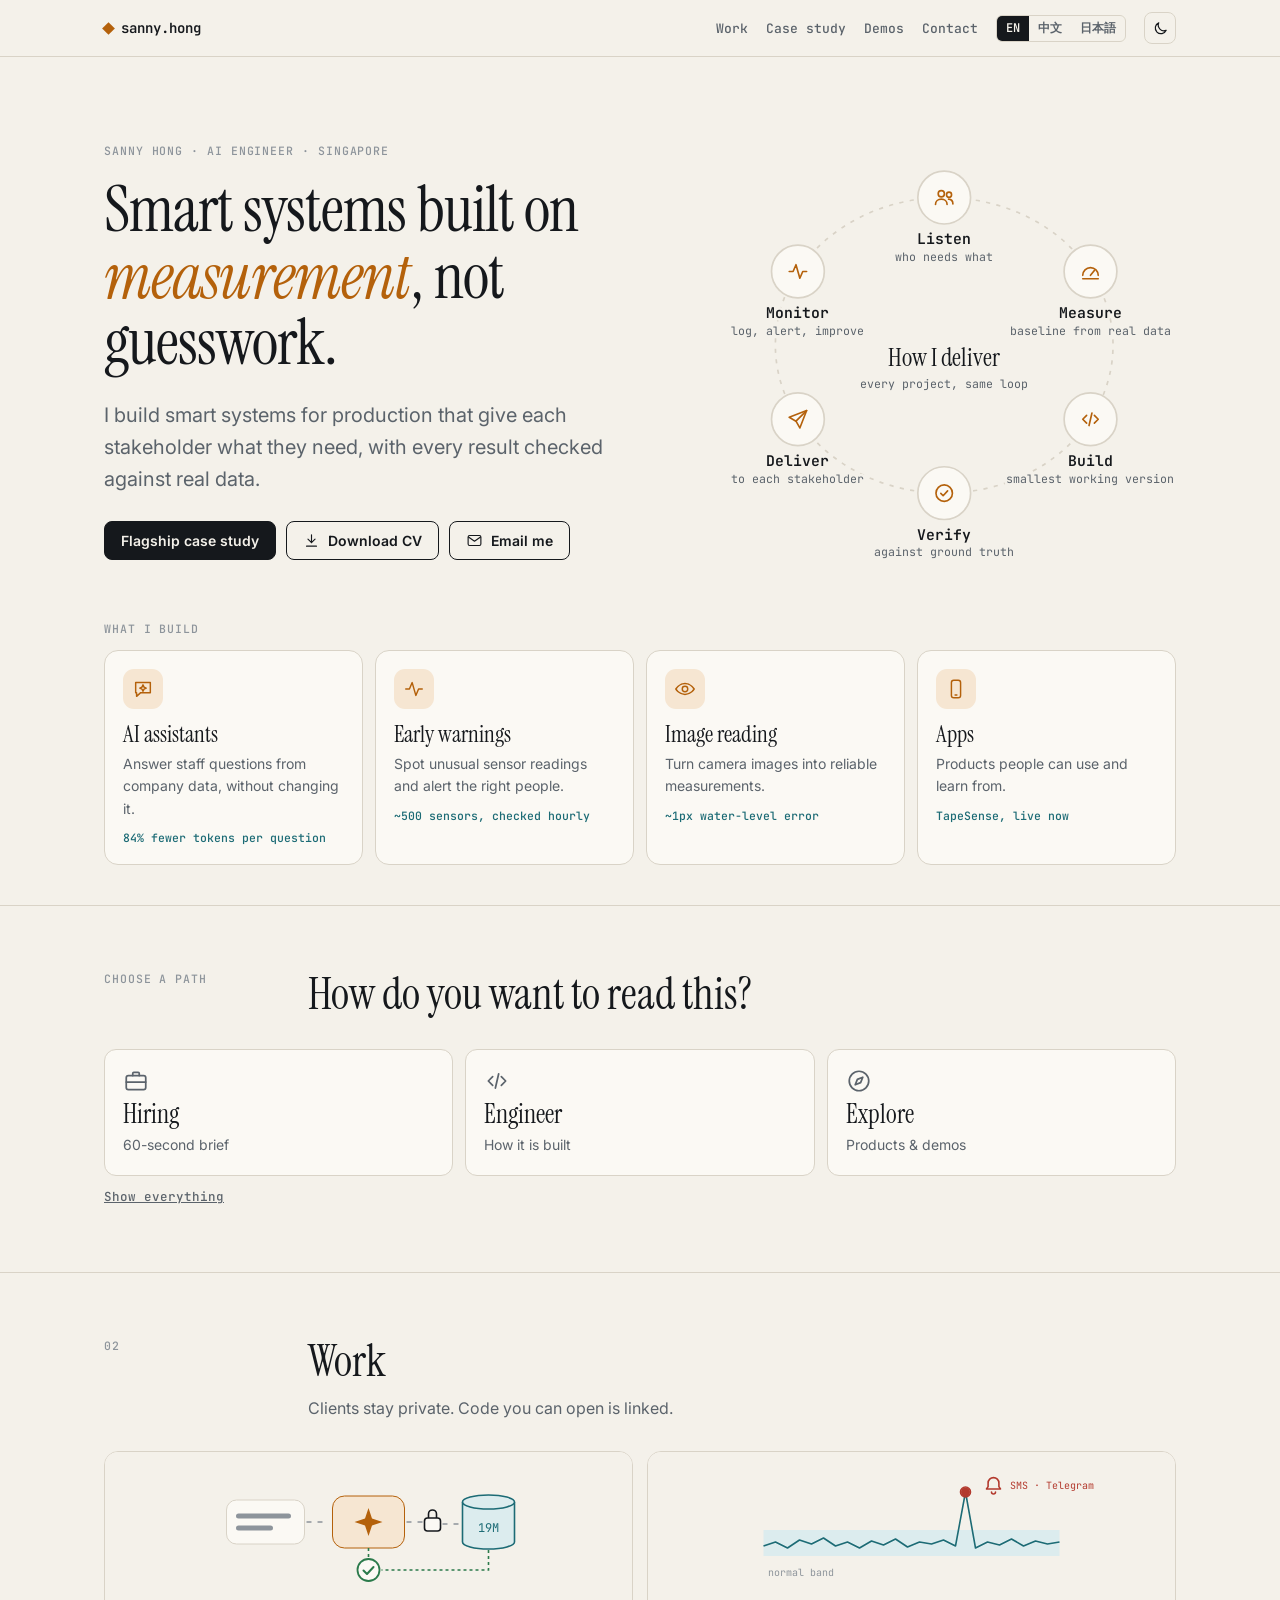
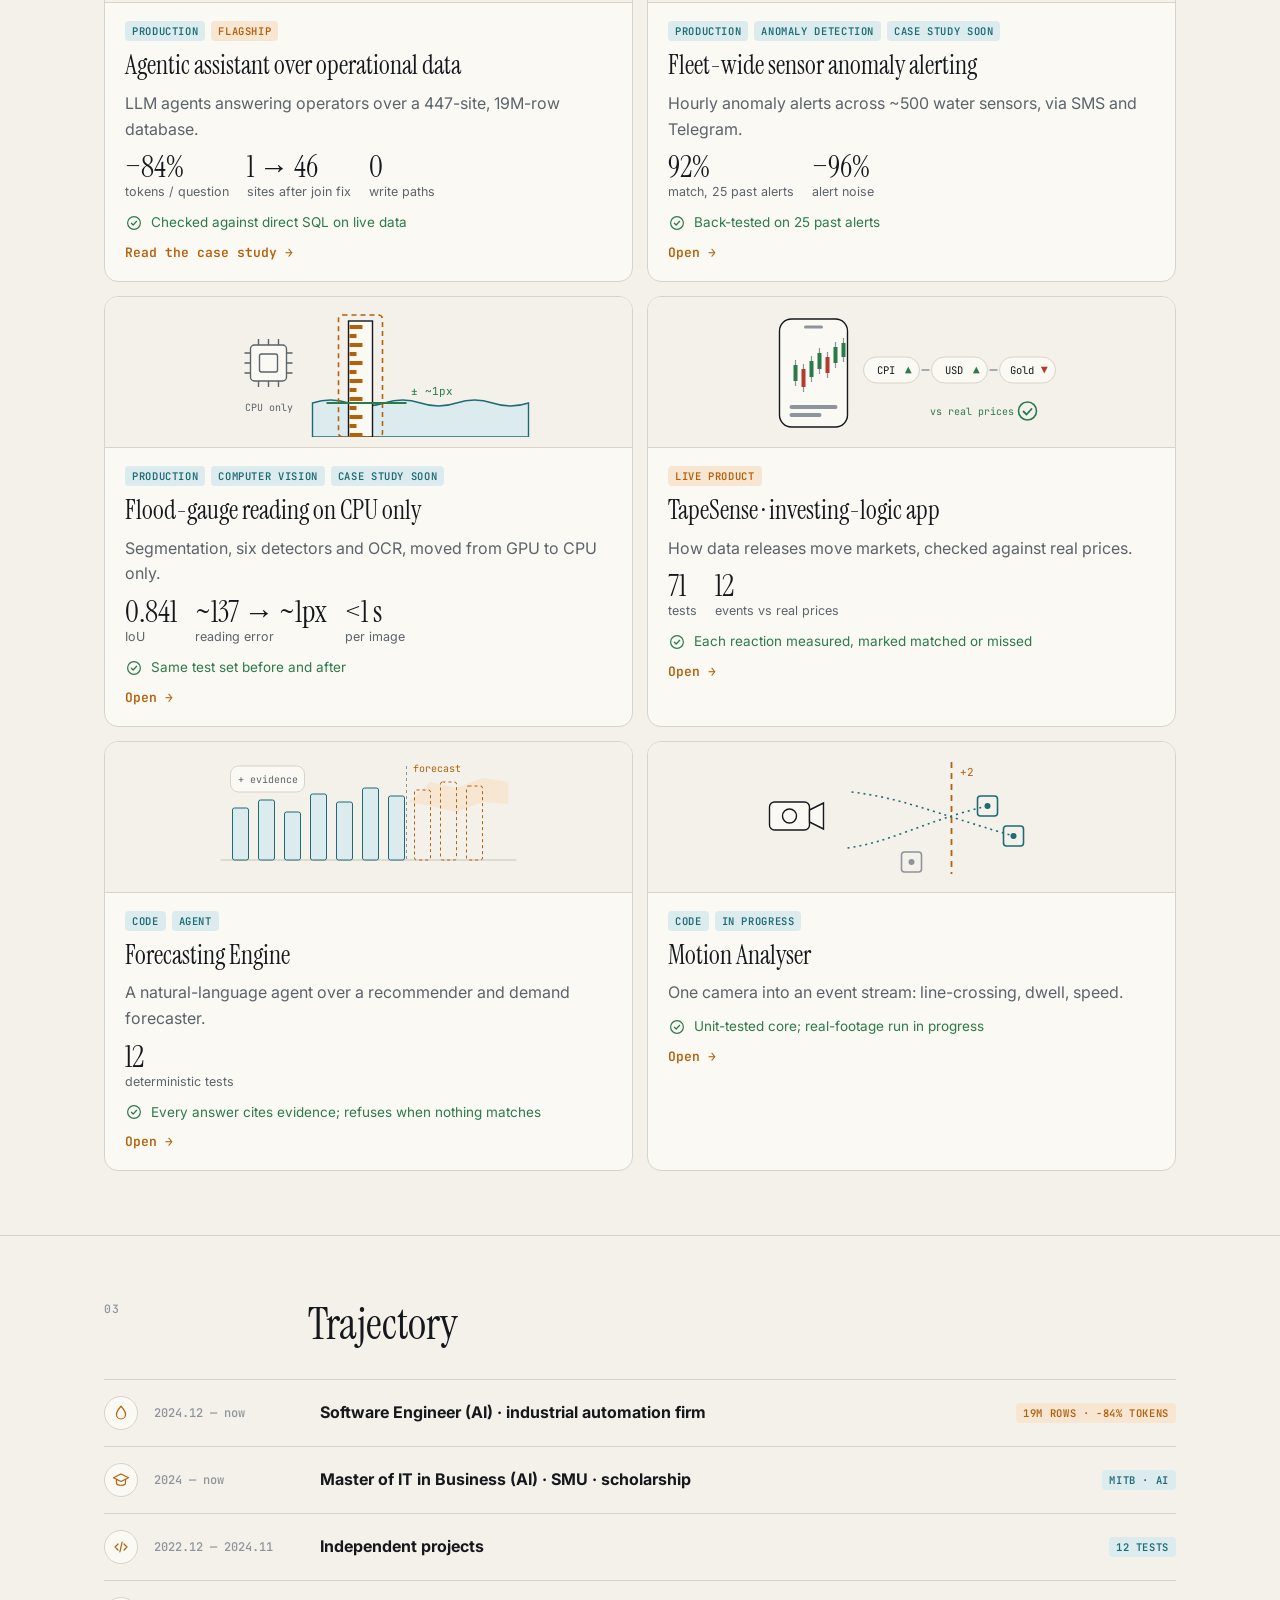
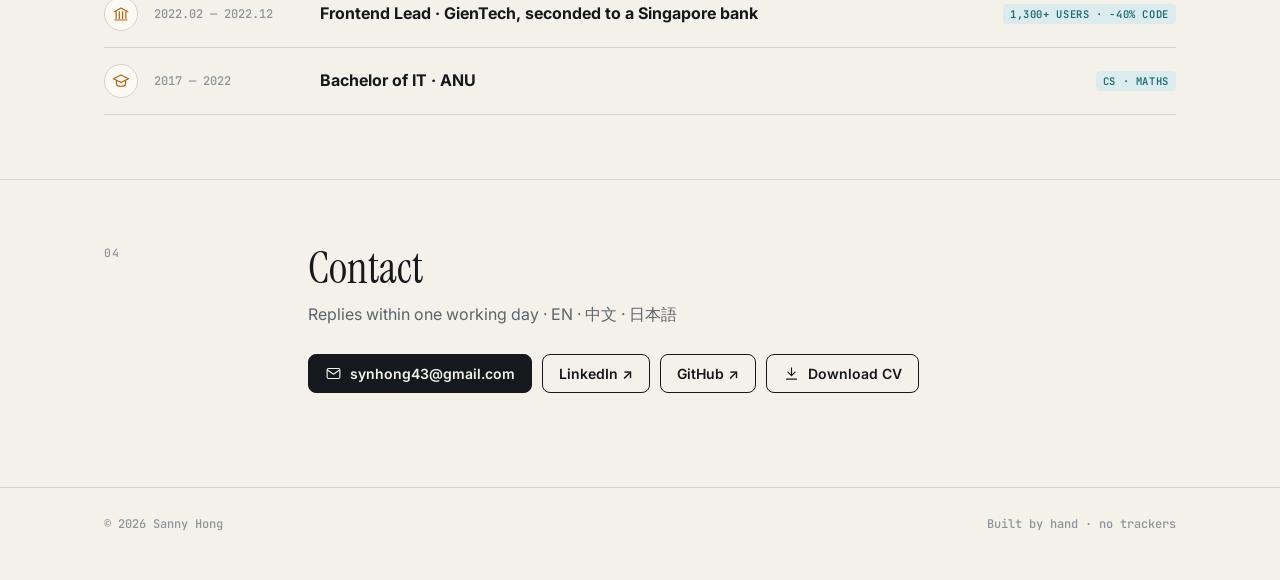
==== commit abecaa7d: "Portfolio v2: delivery-loop hero, light/dark mode, illustrated work, case study and live demos Co-Au" ====
--- a/index.html
+++ b/index.html
@@ -2,858 +2,163 @@
 <html lang="en">
 <head>
 <meta charset="utf-8">
-<meta name="viewport" content="width=device-width, initial-scale=1, viewport-fit=cover">
+<meta name="viewport" content="width=device-width, initial-scale=1">
 <title>Sanny Hong · AI Engineer, LLM & Agentic Systems</title>
-<meta name="description" content="Sanny Hong, AI engineer in Singapore. Production LLM agents and ML systems, proven with ground-truth evaluation, cost caps and measured error. Projects, live demos and CV.">
-<meta property="og:title" content="Sanny Hong · AI Engineer, LLM & Agentic Systems">
+<meta name="description" content="Sanny Hong, AI engineer in Singapore. Smart systems for production that give each stakeholder what they need, with every result checked against real data.">
+<meta property="og:title" content="Sanny Hong · Smart systems built on measurement, not guesswork">
 <meta property="og:description" content="Production LLM agents and ML systems, proven with ground-truth evaluation, cost caps and measured error.">
 <meta property="og:type" content="website">
-<link rel="icon" href="data:image/svg+xml,%3Csvg xmlns='http://www.w3.org/2000/svg' viewBox='0 0 32 32'%3E%3Crect width='32' height='32' rx='6' fill='%230f1d26'/%3E%3Cpath d='M4 20h6l3-9 4 14 3-8h8' fill='none' stroke='%23e0912c' stroke-width='2.6' stroke-linejoin='round' stroke-linecap='round'/%3E%3C/svg%3E">
+<script src="assets/theme.js"></script>
 <link rel="preconnect" href="https://fonts.googleapis.com">
 <link rel="preconnect" href="https://fonts.gstatic.com" crossorigin>
-<link rel="stylesheet" href="https://fonts.googleapis.com/css2?family=IBM+Plex+Mono:wght@400;500&family=IBM+Plex+Sans+Condensed:wght@600;700&family=IBM+Plex+Sans:wght@400;500;600&display=swap">
-<style>
-/* Layout: an instrument-panel portfolio. Narrow reading column for copy, wide "panels" for the live demos; the hero is a trend recorder that flags a fault. */
-:root{
-  --paper:#f3f5f4; --panel:#ffffff; --ink:#0f1d26; --muted:#56656f; --rule:#d5dcdf; --grid:#e6ebec;
-  --signal:#c4700f;        /* alarm amber: the one accent */
-  --water:#1f6f7a;         /* secondary, used for data lines */
-  --ok:#2b7a4b; --bad:#b33a2e;
-  --signal-soft:#fbeedd; --water-soft:#e2f0f1;
-  --f-display:"IBM Plex Sans Condensed","IBM Plex Sans","Arial Narrow",Arial,"PingFang SC","Hiragino Sans","Noto Sans SC","Noto Sans JP","Microsoft YaHei",sans-serif;
-  --f-body:"IBM Plex Sans",-apple-system,BlinkMacSystemFont,"Segoe UI","PingFang SC","Hiragino Sans","Noto Sans SC","Noto Sans JP","Microsoft YaHei",sans-serif;
-  --f-mono:"IBM Plex Mono",ui-monospace,SFMono-Regular,Menlo,Consolas,monospace;
-  color-scheme:light;
-}
-@media (prefers-color-scheme: dark){ :root:not([data-theme="light"]){
-  --paper:#0d161c; --panel:#132029; --ink:#e4ecef; --muted:#93a4ad; --rule:#25343e; --grid:#1b2a33;
-  --signal:#f0a24a; --water:#5fb7c1; --ok:#5cc58a; --bad:#ef7d70; --signal-soft:#3a2a17; --water-soft:#163037; color-scheme:dark } }
-:root[data-theme="dark"]{
-  --paper:#0d161c; --panel:#132029; --ink:#e4ecef; --muted:#93a4ad; --rule:#25343e; --grid:#1b2a33;
-  --signal:#f0a24a; --water:#5fb7c1; --ok:#5cc58a; --bad:#ef7d70; --signal-soft:#3a2a17; --water-soft:#163037; color-scheme:dark }
-*{box-sizing:border-box}
-[hidden]{display:none!important}
-html{scroll-behavior:smooth}
-@media (prefers-reduced-motion:reduce){ html{scroll-behavior:auto} *{animation:none!important;transition:none!important} }
-body{margin:0;background:var(--paper);color:var(--ink);font-family:var(--f-body);font-size:16px;line-height:1.6;padding-top:env(safe-area-inset-top,0px);padding-bottom:env(safe-area-inset-bottom,0px)}
-a{color:inherit}
-:focus-visible{outline:2px solid var(--signal);outline-offset:3px;border-radius:2px}
-.wrap{max-width:1120px;margin:0 auto;padding-inline:20px}
-.mono{font-family:var(--f-mono);font-variant-numeric:tabular-nums}
-h1,h2,h3{font-family:var(--f-display);margin:0;text-wrap:balance;line-height:1.15}
-h1{font-size:clamp(2.1rem,5.2vw,3.5rem);font-weight:700;letter-spacing:-.01em}
-h2{font-size:clamp(1.55rem,3vw,2.1rem);font-weight:700}
-h3{font-size:1.15rem;font-weight:700}
-p{margin:0}
-.lede{font-size:1.14rem;color:var(--muted);max-width:60ch}
-.tag{font-family:var(--f-mono);font-size:.74rem;letter-spacing:.08em;text-transform:uppercase;color:var(--muted)}
-.tag b{color:var(--signal);font-weight:500}
+<link href="https://fonts.googleapis.com/css2?family=Instrument+Serif:ital@0;1&family=Inter:wght@400;500;600&family=JetBrains+Mono:wght@500;600&display=swap" rel="stylesheet">
+<link rel="stylesheet" href="assets/site.css">
+</head>
+<body data-base="">
 
-/* top bar */
-header.bar{position:sticky;top:0;z-index:10;background:color-mix(in srgb,var(--paper) 92%,transparent);backdrop-filter:blur(8px);border-bottom:1px solid var(--rule)}
-header.bar .wrap{display:flex;align-items:center;justify-content:space-between;gap:12px;padding-block:10px}
-.brand{display:flex;align-items:center;gap:10px;font-family:var(--f-display);font-weight:700;font-size:1.05rem;text-decoration:none}
-.brand svg{flex:none}
-nav.links{display:flex;gap:18px;font-size:.9rem}
-nav.links a{text-decoration:none;color:var(--muted)} nav.links a:hover{color:var(--ink)}
-.lang{display:flex;border:1px solid var(--rule);border-radius:6px;overflow:hidden}
-.lang button{all:unset;cursor:pointer;padding:4px 9px;font-size:.8rem;font-family:var(--f-mono);color:var(--muted)}
-.lang button[aria-pressed="true"]{background:var(--ink);color:var(--paper)}
-@media (max-width:760px){ nav.links{display:none} }
-
-/* hero */
-.hero{padding-block:56px 40px;display:grid;grid-template-columns:minmax(0,1.05fr) minmax(0,1fr);gap:40px;align-items:center}
-.hero .who{display:grid;gap:18px}
-.cta{display:flex;flex-wrap:wrap;gap:10px;margin-top:6px}
-.btn{display:inline-flex;align-items:center;gap:8px;padding:11px 18px;border-radius:8px;font-weight:600;text-decoration:none;border:1px solid var(--ink);font-size:.95rem;cursor:pointer;background:none;color:var(--ink);font-family:var(--f-body)}
-.btn.primary{background:var(--ink);color:var(--paper)}
-.btn:hover{transform:translateY(-1px)}
-.proof{display:grid;grid-template-columns:repeat(3,minmax(0,1fr));gap:14px;margin-top:10px;border-top:1px solid var(--rule);padding-top:16px}
-.proof .n{font-family:var(--f-display);font-size:1.7rem;font-weight:700}
-.proof .l{font-size:.82rem;color:var(--muted);line-height:1.35}
-.recorder{background:var(--panel);border:1px solid var(--rule);border-radius:12px;padding:14px 14px 10px;box-shadow:0 1px 0 var(--rule)}
-.recorder .head{display:flex;justify-content:space-between;align-items:center;gap:8px;margin-bottom:6px}
-.recorder canvas{width:100%;height:220px;display:block}
-.recorder .alert{margin-top:8px;font-family:var(--f-mono);font-size:.8rem;background:var(--signal-soft);color:var(--ink);border-left:3px solid var(--signal);padding:7px 10px;border-radius:0 6px 6px 0;min-height:2.4em}
-@media (max-width:880px){ .hero{grid-template-columns:minmax(0,1fr);padding-block:36px 28px} }
-
-section.block{padding-block:56px;border-top:1px solid var(--rule)}
-.sechead{display:grid;gap:10px;margin-bottom:28px;max-width:70ch}
-
-/* services */
-.services{display:grid;grid-template-columns:repeat(auto-fit,minmax(250px,1fr));gap:16px}
-.svc{background:var(--panel);border:1px solid var(--rule);border-radius:10px;padding:20px;display:grid;gap:12px;align-content:start}
-.svc .meta{display:flex;flex-wrap:wrap;gap:8px}
-.chip{font-family:var(--f-mono);font-size:.74rem;padding:2px 8px;border-radius:4px;background:var(--water-soft);color:var(--water)}
-.chip.amber{background:var(--signal-soft);color:var(--signal)}
-.svc ul{margin:0;padding-left:18px;color:var(--muted);font-size:.92rem}
-.svc .from{font-size:.86rem;border-top:1px dashed var(--rule);padding-top:10px}
-.process{display:grid;grid-template-columns:repeat(4,minmax(0,1fr));gap:16px;margin-top:22px;counter-reset:step}
-.process li{list-style:none;border-top:2px solid var(--ink);padding-top:10px;font-size:.92rem;counter-increment:step}
-.process li::before{content:counter(step);font-family:var(--f-mono);color:var(--signal);display:block;font-size:.8rem}
-.process b{display:block;font-family:var(--f-display);font-size:1.02rem}
-@media (max-width:760px){ .process{grid-template-columns:repeat(2,minmax(0,1fr))} }
-
-/* cases */
-.projects{display:grid;grid-template-columns:repeat(auto-fit,minmax(260px,1fr));gap:16px}
-.proj{display:grid;gap:10px;align-content:start;padding:20px;border:1px solid var(--rule);border-radius:12px;background:var(--panel)}
-.proj .meta{display:flex;flex-wrap:wrap;gap:6px}
-.proj .links{display:flex;flex-wrap:wrap;gap:8px;margin-top:4px}
-.proj .links .btn{padding:8px 14px;font-size:.88rem}
-.checked{font-size:.9rem;color:var(--ink);border-left:3px solid var(--water);padding-left:10px;margin-top:8px;max-width:62ch}
-.checked b{color:var(--water)}
-.cases{display:grid;gap:14px}
-.case{display:grid;grid-template-columns:200px minmax(0,1fr) 210px;gap:22px;padding:20px 0;border-bottom:1px solid var(--rule);align-items:start}
-.case:first-child{border-top:1px solid var(--rule)}
-.case .sector{font-family:var(--f-mono);font-size:.78rem;color:var(--muted);text-transform:uppercase;letter-spacing:.06em}
-.case h3{margin-bottom:6px}
-.case p{color:var(--muted);font-size:.95rem;max-width:62ch}
-.case .stack{display:flex;flex-wrap:wrap;gap:6px;margin-top:10px}
-.case .stack span{font-family:var(--f-mono);font-size:.72rem;border:1px solid var(--rule);padding:1px 7px;border-radius:4px;color:var(--muted)}
-.case .kpi{display:grid;gap:8px}
-.case .kpi div{display:grid}
-.case .kpi .v{font-family:var(--f-display);font-weight:700;font-size:1.3rem}
-.case .kpi .k{font-size:.78rem;color:var(--muted);line-height:1.3}
-@media (max-width:880px){ .case{grid-template-columns:minmax(0,1fr);gap:10px} .case .kpi{grid-template-columns:repeat(2,minmax(0,1fr))} }
-
-/* demos */
-.demo{background:var(--panel);border:1px solid var(--rule);border-radius:12px;padding:20px;display:grid;gap:14px;margin-bottom:22px}
-.demo .top{display:flex;flex-wrap:wrap;justify-content:space-between;gap:10px;align-items:baseline}
-.controls{display:flex;flex-wrap:wrap;gap:8px;align-items:center}
-.toggle{all:unset;cursor:pointer;font-size:.84rem;padding:5px 11px;border-radius:999px;border:1px solid var(--rule);color:var(--muted)}
-.toggle[aria-pressed="true"]{border-color:var(--signal);color:var(--ink);background:var(--signal-soft)}
-.toggle:focus-visible{outline:2px solid var(--signal)}
-.chartbox{position:relative;width:100%;overflow:hidden}
-.chartbox canvas{width:100%;height:280px;display:block}
-.demo-grid{display:grid;grid-template-columns:minmax(0,1.6fr) minmax(0,1fr);gap:16px}
-@media (max-width:880px){ .demo-grid{grid-template-columns:minmax(0,1fr)} }
-.log{display:grid;gap:8px;max-height:300px;overflow:auto;align-content:start}
-.msg{background:var(--water-soft);border-radius:10px 10px 10px 2px;padding:8px 11px;font-size:.84rem}
-.msg .h{font-weight:600}
-.msg .s{color:var(--muted);font-family:var(--f-mono);font-size:.76rem}
-.score{display:flex;flex-wrap:wrap;gap:16px;font-size:.88rem;color:var(--muted)}
-.score b{color:var(--ink);font-family:var(--f-mono)}
-.gauge-wrap{display:grid;grid-template-columns:auto minmax(0,1fr);gap:22px;align-items:start}
-.gauge-wrap canvas{width:220px;height:440px;border-radius:8px;border:1px solid var(--rule);max-width:100%}
-.readout{display:grid;gap:12px}
-.readout .big{font-family:var(--f-display);font-size:2.4rem;font-weight:700}
-.readout label{display:grid;gap:4px;font-size:.88rem;color:var(--muted)}
-input[type=range]{width:100%;accent-color:var(--signal)}
-@media (max-width:560px){ .gauge-wrap{grid-template-columns:minmax(0,1fr)} .gauge-wrap canvas{width:180px;height:360px;justify-self:center} }
-.note{font-size:.82rem;color:var(--muted)}
-
-/* about */
-.about{display:grid;grid-template-columns:minmax(0,1.2fr) minmax(0,1fr);gap:40px}
-.timeline{display:grid;gap:16px}
-.timeline .row{display:grid;grid-template-columns:120px minmax(0,1fr);gap:14px}
-.timeline .when{font-family:var(--f-mono);font-size:.8rem;color:var(--muted)}
-.timeline .what b{display:block}
-.timeline .what span{color:var(--muted);font-size:.92rem}
-.skills{display:flex;flex-wrap:wrap;gap:6px}
-.skills span{font-size:.82rem;border:1px solid var(--rule);border-radius:4px;padding:2px 8px}
-.langs{display:grid;grid-template-columns:repeat(3,minmax(0,1fr));gap:10px}
-.langs div{border:1px solid var(--rule);border-radius:8px;padding:10px;text-align:center}
-.langs b{display:block;font-family:var(--f-display);font-size:1.2rem}
-.langs span{font-size:.78rem;color:var(--muted)}
-@media (max-width:880px){ .about{grid-template-columns:minmax(0,1fr)} .timeline .row{grid-template-columns:minmax(0,1fr);gap:2px} }
-
-/* contact */
-.contact{display:grid;grid-template-columns:minmax(0,1fr) minmax(0,1fr);gap:28px;align-items:start}
-.cards{display:grid;gap:10px}
-.cline{display:flex;justify-content:space-between;align-items:center;gap:10px;background:var(--panel);border:1px solid var(--rule);border-radius:8px;padding:12px 14px}
-.cline .k{font-size:.78rem;color:var(--muted)}
-.cline .v{font-family:var(--f-mono);font-size:.9rem;word-break:break-all}
-.copy{all:unset;cursor:pointer;font-size:.8rem;border:1px solid var(--rule);padding:4px 10px;border-radius:6px;white-space:nowrap}
-.copy:focus-visible{outline:2px solid var(--signal)}
-form.brief{display:grid;gap:10px;background:var(--panel);border:1px solid var(--rule);border-radius:10px;padding:18px}
-form.brief label{display:grid;gap:4px;font-size:.86rem;color:var(--muted)}
-form.brief input,form.brief textarea,form.brief select{font:inherit;color:var(--ink);background:var(--paper);border:1px solid var(--rule);border-radius:6px;padding:8px 10px}
-form.brief textarea{min-height:110px;resize:vertical}
-.out{font-family:var(--f-mono);font-size:.8rem;white-space:pre-wrap;background:var(--paper);border:1px dashed var(--rule);padding:10px;border-radius:6px}
-@media (max-width:880px){ .contact{grid-template-columns:minmax(0,1fr)} }
-footer{border-top:1px solid var(--rule);padding-block:24px;color:var(--muted);font-size:.84rem}
-footer .wrap{display:flex;flex-wrap:wrap;justify-content:space-between;gap:10px}
-</style>
-</head>
-<body>
-
-<header class="bar">
+<header class="top">
   <div class="wrap">
-    <a class="brand" href="#top" aria-label="Sanny Hong, home">
-      <svg width="26" height="26" viewBox="0 0 32 32" aria-hidden="true"><rect width="32" height="32" rx="6" fill="currentColor"/><path d="M4 20h6l3-9 4 14 3-8h8" fill="none" stroke="#e0912c" stroke-width="2.6" stroke-linejoin="round" stroke-linecap="round"/></svg>
-      <span>Sanny Hong</span>
-    </a>
-    <nav class="links" aria-label="Sections">
-      <a href="#projects" data-i18n="nav.projects">Projects</a>
-      <a href="#work" data-i18n="nav.work">Work</a>
-      <a href="#demos" data-i18n="nav.demos">Live demos</a>
-      <a href="#about" data-i18n="nav.about">About</a>
-      <a href="#contact" data-i18n="nav.contact">Contact</a>
+    <a class="brand" href="#top"><i></i>sanny.hong</a>
+    <nav>
+      <a href="#work" data-t="nav.work">Work</a>
+      <a href="work/llm-agent.html" data-t="nav.case">Case study</a>
+      <a href="demos.html" data-t="nav.demos">Demos</a>
+      <a href="#contact" data-t="nav.contact">Contact</a>
     </nav>
-    <div class="lang" role="group" aria-label="Language">
+    <div class="langs" role="group" aria-label="Language">
       <button type="button" data-lang="en" aria-pressed="true">EN</button>
       <button type="button" data-lang="zh" aria-pressed="false">中文</button>
       <button type="button" data-lang="ja" aria-pressed="false">日本語</button>
     </div>
+    <button class="theme" type="button" aria-label="Switch theme"></button>
   </div>
 </header>
 
 <main id="top">
   <div class="wrap hero">
-    <div class="who">
-      <div class="tag" data-i18n-html="hero.tag">AI engineer · LLM & agentic systems · Singapore · <b>EN / 中文 / 日本語</b></div>
-      <h1 data-i18n="hero.h1">AI systems that are measured, not guessed.</h1>
-      <p class="lede" data-i18n="hero.lede">I build LLM agents and machine-learning systems that run in production, and I prove they work: ground-truth checks on live data, cost caps on every request, and measured error on every model.</p>
-      <div class="cta">
-        <a class="btn primary" href="#projects" data-i18n="hero.cta1">See the projects</a>
-        <a class="btn" href="#demos" data-i18n="hero.cta2">Try a live demo</a>
+    <div class="hero-grid">
+      <div>
+        <div class="meta" data-t="meta.report">Sanny Hong · AI engineer · Singapore</div>
+        <h1 data-th="hero.h1">Smart systems built on <em>measurement</em>, not guesswork.</h1>
+        <p class="lede" data-t="hero.lede"></p>
+        <div class="cta">
+          <a class="btn primary" href="work/llm-agent.html" data-t="cta.case">Flagship case study</a>
+          <a class="btn" href="cv.pdf" target="_blank" rel="noopener" data-icon="download"><span data-t="cta.cv">Download CV</span></a>
+          <a class="btn" href="mailto:synhong43@gmail.com" data-icon="mail"><span data-t="cta.email">Email me</span></a>
+        </div>
       </div>
-      <div class="proof">
-        <div><div class="n mono">19M</div><div class="l" data-i18n="proof.1">rows queried by a read-only production agent</div></div>
-        <div><div class="n mono">~1px</div><div class="l" data-i18n="proof.2">gauge-reading error, down from ~137px</div></div>
-        <div><div class="n mono">−84%</div><div class="l" data-i18n="proof.3">LLM tokens per question after an agent rewrite</div></div>
+      <div class="hero-art"></div>
+    </div>
+    <div class="build">
+      <div class="meta" data-t="b.h">What I build</div>
+      <div class="build-grid">
+        <a href="work/llm-agent.html" data-icon="agent"><b data-t="b1"></b><span data-t="b1.s"></span><em data-t="b1.e"></em></a>
+        <a href="#work" data-icon="pulse"><b data-t="b2"></b><span data-t="b2.s"></span><em data-t="b2.e"></em></a>
+        <a href="#work" data-icon="eye"><b data-t="b3"></b><span data-t="b3.s"></span><em data-t="b3.e"></em></a>
+        <a href="https://tapesense--preview.expo.app" target="_blank" rel="noopener" data-icon="phone"><b data-t="b4"></b><span data-t="b4.s"></span><em data-t="b4.e"></em></a>
       </div>
     </div>
-    <figure class="recorder" aria-label="Animated sensor trend with an automatic fault flag" style="margin:0">
-      <div class="head"><span class="tag" data-i18n="rec.title">Live trend · reservoir level (m)</span><span class="tag mono" id="recClock">—</span></div>
-      <canvas id="rec" width="640" height="220"></canvas>
-      <figcaption class="alert" id="recAlert" aria-live="polite">—</figcaption>
-    </figure>
   </div>
 
-  <section class="block" id="services">
+  <section class="block" id="paths">
     <div class="wrap">
       <div class="sechead">
-        <div class="tag" data-i18n="svc.tag">Fixed-price prototypes</div>
-        <h2 data-i18n="svc.h2">One scoped problem, one working system, two weeks.</h2>
-        <p class="lede" data-i18n="svc.lede">Every engagement ends with something running on your data, not a slide deck. You get the code, deployment notes and two weeks of fixes. Ongoing support is quoted separately.</p>
+        <div class="meta" data-t="lens.tag">Choose a path</div>
+        <div><h2 data-t="lens.h2">How do you want to read this?</h2></div>
       </div>
-      <div class="services" id="svcList"></div>
-      <ol class="process" style="padding:0;margin:26px 0 0">
-        <li><b data-i18n="p1.h">30-minute call</b><span data-i18n="p1.t">We pick one problem and the data it needs.</span></li>
-        <li><b data-i18n="p2.h">Fixed quote in 48 hours</b><span data-i18n="p2.t">Scope, deliverables and price in writing. 50% to start.</span></li>
-        <li><b data-i18n="p3.h">Demo at the end of week 1</b><span data-i18n="p3.t">Running on a sample of your data, so you can redirect early.</span></li>
-        <li><b data-i18n="p4.h">Handover in week 2</b><span data-i18n="p4.t">Deployed, documented, with two weeks of fixes included.</span></li>
-      </ol>
-    </div>
-  </section>
+      <div class="lenses">
+        <button class="lens" type="button" data-lens="hiring" aria-pressed="false"><span class="lens-ic" data-icon="briefcase"></span><b data-t="lens.hiring">Hiring</b><span data-t="lens.hiring.s"></span></button>
+        <button class="lens" type="button" data-lens="engineer" aria-pressed="false"><span class="lens-ic" data-icon="code"></span><b data-t="lens.engineer">Engineer</b><span data-t="lens.engineer.s"></span></button>
+        <button class="lens" type="button" data-lens="explore" aria-pressed="false"><span class="lens-ic" data-icon="compass"></span><b data-t="lens.explore">Explore</b><span data-t="lens.explore.s"></span></button>
+      </div>
+      <button class="skip" type="button" data-t="lens.skip">Show everything</button>
 
-  <section class="block" id="projects">
-    <div class="wrap">
-      <div class="sechead">
-        <div class="tag" data-i18n="proj.tag">Projects you can open</div>
-        <h2 data-i18n="proj.h2">Open the code, run the demo, check the numbers.</h2>
-        <p class="lede" data-i18n="proj.lede">Personal projects built in public. Each card says how the result is verified.</p>
+      <!-- Hiring: decide in a minute -->
+      <div class="path" data-path="hiring">
+        <div class="facts">
+          <div data-icon="agent"><span class="meta" data-t="f.role"></span><b data-t="f.role.v"></b></div>
+          <div data-icon="pin"><span class="meta" data-t="f.based"></span><b data-t="f.based.v"></b></div>
+          <div data-icon="globe"><span class="meta" data-t="f.lang"></span><b data-t="f.lang.v"></b></div>
+          <div data-icon="target"><span class="meta" data-t="f.want"></span><b data-t="f.want.v"></b></div>
+        </div>
+        <div class="meta sub" data-t="fit.strong"></div>
+        <div class="tiles four">
+          <div class="tile" data-icon="agent"><b data-t="fit.s1"></b></div>
+          <div class="tile" data-icon="check"><b data-t="fit.s2"></b></div>
+          <div class="tile" data-icon="coins"><b data-t="fit.s3"></b></div>
+          <div class="tile" data-icon="eye"><b data-t="fit.s4"></b></div>
+        </div>
+        <div class="growing"><span class="meta" data-t="fit.grow"></span><span class="chip" data-t="fit.g1"></span><span class="chip" data-t="fit.g2"></span><span class="chip" data-t="fit.g3"></span></div>
+        <div class="meta sub cards-h" data-t="hire.proof"></div>
+        <div class="cards" data-cards="agent,alerts,vision,tapesense"></div>
+        <div class="cta"><a class="btn primary" href="cv.pdf" target="_blank" rel="noopener" data-icon="download"><span data-t="cta.cv"></span></a><a class="btn" href="mailto:synhong43@gmail.com" data-icon="mail"><span data-t="cta.email"></span></a></div>
       </div>
-      <div class="projects" id="projList"></div>
+
+      <!-- Engineer: how it is built and checked -->
+      <div class="path" data-path="engineer">
+        <div class="meta sub" data-t="rules.h"></div>
+        <ol class="tiles three rules">
+          <li class="tile" data-icon="lock"><b data-t="r1"></b></li>
+          <li class="tile" data-icon="check"><b data-t="r2"></b></li>
+          <li class="tile" data-icon="coins"><b data-t="r3"></b></li>
+          <li class="tile" data-icon="schema"><b data-t="r4"></b></li>
+          <li class="tile" data-icon="trace"><b data-t="r5"></b></li>
+          <li class="tile" data-icon="scale"><b data-t="r6"></b></li>
+        </ol>
+        <a class="more" href="work/llm-agent.html#decisions" data-t="rules.more"></a>
+      </div>
+
+      <!-- Explore: products, demos, the person -->
+      <div class="path" data-path="explore">
+        <div class="meta sub" data-t="explore.h"></div>
+        <div class="journey">
+          <div data-icon="bank"><b data-t="j1"></b><span data-t="j1.v"></span></div>
+          <i aria-hidden="true"></i>
+          <div data-icon="drop"><b data-t="j2"></b><span data-t="j2.v"></span></div>
+          <i aria-hidden="true"></i>
+          <div data-icon="phone"><b data-t="j3"></b><span data-t="j3.v"></span></div>
+        </div>
+        <div class="cards" data-cards="tapesense,forecast,motion,vision"></div>
+      </div>
     </div>
   </section>
 
   <section class="block" id="work">
     <div class="wrap">
-      <div class="sechead">
-        <div class="tag" data-i18n="work.tag">Production work</div>
-        <h2 data-i18n="work.h2">Systems in production, described without client names.</h2>
-        <p class="lede" data-i18n="work.lede">Client names, code and data stay private. For each system: what was built, how it was checked, and the measured result.</p>
-      </div>
-      <div class="cases" id="caseList"></div>
+      <div class="sechead"><div class="meta">02</div><div><h2 data-t="work.h">Work</h2><p data-t="work.p"></p></div></div>
+      <div class="cards" data-cards="agent,alerts,vision,tapesense,forecast,motion"></div>
     </div>
   </section>
 
-  <section class="block" id="demos">
+  <section class="block" id="trajectory">
     <div class="wrap">
-      <div class="sechead">
-        <div class="tag" data-i18n="demo.tag">Live demos · run in your browser</div>
-        <h2 data-i18n="demo.h2">Break the data and watch it get caught.</h2>
-        <p class="lede" data-i18n="demo.lede">Both demos run entirely in this page, on your device's CPU, with synthetic data. They are small versions of techniques used in the systems above.</p>
-      </div>
-
-      <div class="demo" aria-labelledby="d1h">
-        <div class="top">
-          <div><h3 id="d1h" data-i18n="d1.h">Sensor fault detector</h3><p class="note" data-i18n="d1.sub">Seven days of a reservoir level at 15-minute intervals. The first three days teach the normal daily cycle; faults are injected after that.</p></div>
-          <button type="button" class="btn" id="d1new" data-i18n="d1.new">New data</button>
-        </div>
-        <div class="controls" id="d1faults" role="group" aria-label="Faults to inject"></div>
-        <div class="demo-grid">
-          <div>
-            <div class="chartbox"><canvas id="d1c" width="900" height="280" aria-label="Sensor chart with detected faults"></canvas></div>
-            <div class="score" id="d1score" aria-live="polite"></div>
-          </div>
-          <div class="log" id="d1log" aria-live="polite"></div>
-        </div>
-      </div>
-
-      <div class="demo" aria-labelledby="d2h">
-        <div class="top">
-          <div><h3 id="d2h" data-i18n="d2.h">Flood gauge reader</h3><p class="note" data-i18n="d2.sub">A staff gauge from 0 to 800 cm with yellow reference blocks every metre. The reader scans the pixels and finds the water line, with no GPU and no model download.</p></div>
-        </div>
-        <div class="gauge-wrap">
-          <canvas id="d2c" width="220" height="440" aria-label="Rendered flood gauge with detected water line"></canvas>
-          <div class="readout">
-            <div><div class="tag" data-i18n="d2.est">Reading</div><div class="big mono" id="d2est">—</div><div class="note mono" id="d2err"></div></div>
-            <label><span data-i18n="d2.level">True water level (cm)</span><input type="range" id="d2lvl" min="40" max="760" value="315" step="1"></label>
-            <div class="controls" id="d2cond" role="group" aria-label="Conditions"></div>
-            <p class="note" data-i18n="d2.real">The production version of this used Florence-2 and SAM 2 on 777 field images across 11 conditions (night, rain, glare, debris, murky water and more).</p>
-          </div>
-        </div>
-      </div>
-    </div>
-  </section>
-
-  <section class="block" id="about">
-    <div class="wrap about">
-      <div>
-        <div class="sechead" style="margin-bottom:20px">
-          <div class="tag" data-i18n="about.tag">About</div>
-          <h2 data-i18n="about.h2">Hong Jiajia (Sanny)</h2>
-          <p class="lede" data-i18n="about.lede">AI engineer in Singapore. In the technical department of an industrial automation firm, I build and run LLM assistants, anomaly detection and computer vision for public water-infrastructure clients. Before that I led frontend work on banking systems used by more than 1,300 people.</p>
-        </div>
-        <div class="timeline" id="tl"></div>
-        <div class="cta" style="margin-top:22px">
-          <a class="btn" id="cvBtn" href="#" target="_blank" rel="noopener" data-i18n="about.cv">Download CV</a>
-          <a class="btn" href="#contact" data-i18n="about.hire">Hiring full-time? Get in touch</a>
-        </div>
-      </div>
-      <div style="display:grid;gap:22px;align-content:start">
-        <div><div class="tag" style="margin-bottom:8px" data-i18n="about.langs">Working languages</div>
-          <div class="langs"><div><b>EN</b><span data-i18n="l.en">Professional</span></div><div><b>中文</b><span data-i18n="l.zh">Native</span></div><div><b>日本語</b><span data-i18n="l.ja">Conversational (minor at ANU)</span></div></div></div>
-        <div><div class="tag" style="margin-bottom:8px" data-i18n="about.stack">Tools I ship with</div>
-          <div class="skills">
-            <span>Python</span><span>pandas</span><span>FastAPI</span><span>SQL Server</span><span>MariaDB</span><span>Docker Compose</span><span>Telegram Bot API</span><span>OpenAI · Anthropic APIs</span><span>Tool-calling agents</span><span>Florence-2</span><span>SAM 2</span><span>CUSUM / EWMA</span><span>React</span><span>TypeScript</span><span>Chart.js</span><span>Windows services</span><span>Graphviz</span>
-          </div></div>
-        <div><div class="tag" style="margin-bottom:8px" data-i18n="about.focus">Current focus</div>
-          <p class="note" style="font-size:.95rem" data-i18n="about.focusT">LLM systems engineering: evaluation, model routing and cost-aware agents, plus fast vision models on modest hardware.</p></div>
+      <div class="sechead"><div class="meta">03</div><div><h2 data-t="tl.h">Trajectory</h2></div></div>
+      <div class="tl">
+        <div class="row" data-icon="drop"><div class="when">2024.12 — now</div><b data-t="tl.1"></b><span class="badge amber">19M rows · −84% tokens</span></div>
+        <div class="row" data-icon="cap"><div class="when">2024 — now</div><b data-t="tl.2"></b><span class="badge">MITB · AI</span></div>
+        <div class="row" data-icon="code"><div class="when">2022.12 — 2024.11</div><b data-t="tl.3"></b><span class="badge">12 tests</span></div>
+        <div class="row" data-icon="bank"><div class="when">2022.02 — 2022.12</div><b data-t="tl.4"></b><span class="badge">1,300+ users · −40% code</span></div>
+        <div class="row" data-icon="cap"><div class="when">2017 — 2022</div><b data-t="tl.5"></b><span class="badge">CS · Maths</span></div>
       </div>
     </div>
   </section>
 
   <section class="block" id="contact">
-    <div class="wrap contact">
-      <div class="sechead" style="margin-bottom:0">
-        <div class="tag" data-i18n="c.tag">Contact</div>
-        <h2 data-i18n="c.h2">Hiring for an AI systems or agentic role? Let’s talk.</h2>
-        <p class="lede" data-i18n="c.lede">I reply within one working day, in English, Chinese or Japanese.</p>
-        <div class="cards" id="contactCards" style="margin-top:14px"></div>
-      </div>
-      <form class="brief" id="brief" novalidate>
-        <h3 data-i18n="f.h">Project brief</h3>
-        <label><span data-i18n="f.what">What do you need?</span>
-          <select id="f-type"><option value="sensor" data-i18n="f.o1">Sensor / IoT anomaly alerts</option><option value="bot" data-i18n="f.o2">Chatbot over our database or documents</option><option value="vision" data-i18n="f.o3">Computer vision on edge hardware</option><option value="data" data-i18n="f.o4">Data pipeline or dashboard</option><option value="job" selected data-i18n="f.o5">Full-time role</option></select></label>
-        <label><span data-i18n="f.data">Where does the data live today?</span><input id="f-data" data-i18n-ph="f.dataPh" placeholder="e.g. SQL Server historian, CSV exports, IP cameras"></label>
-        <label><span data-i18n="f.goal">What would success look like?</span><textarea id="f-goal" data-i18n-ph="f.goalPh" placeholder="e.g. operators get one Telegram alert per real fault instead of 40 SMS a night"></textarea></label>
-        <button class="btn primary" type="submit" data-i18n="f.submit">Write my brief</button>
-        <div class="out" id="briefOut" hidden></div>
-        <p class="note" data-i18n="f.note">This form doesn't send anything. It writes a short brief you can copy into an email or message.</p>
-      </form>
+    <div class="wrap">
+      <div class="sechead"><div class="meta">04</div><div><h2 data-t="contact.h">Contact</h2><p data-t="contact.p"></p>
+        <div class="cta">
+          <a class="btn primary" href="mailto:synhong43@gmail.com" data-icon="mail">synhong43@gmail.com</a>
+          <a class="btn" href="https://www.linkedin.com/in/sanny-hong-020781187" target="_blank" rel="noopener">LinkedIn ↗</a>
+          <a class="btn" href="https://github.com/HSanny" target="_blank" rel="noopener">GitHub ↗</a>
+          <a class="btn" href="cv.pdf" target="_blank" rel="noopener" data-icon="download"><span data-t="cta.cv"></span></a>
+        </div></div></div>
     </div>
   </section>
 </main>
 
-<footer><div class="wrap"><span>© <span id="yr"></span> Hong Jiajia (Sanny)</span><span data-i18n="foot">Built by hand. No trackers, no cookies.</span></div></footer>
-
-<script>
-/* ================= EDIT THESE BEFORE YOU DEPLOY ================= */
-const CONFIG = {
-  email:    "synhong43@gmail.com",                          // e.g. "hello@yourdomain.com" — shown as copyable text
-  linkedin: "https://www.linkedin.com/in/sanny-hong-020781187",                          // e.g. "https://www.linkedin.com/in/your-handle"
-  github:   "https://github.com/HSanny",
-  booking:  "",                          // optional scheduling link, e.g. Calendly
-  cvUrl:    "cv.pdf",                          // e.g. "cv.pdf" placed next to index.html; the CV button hides when empty
-  showServices: false                    // set false to hide the services section (e.g. until your work pass allows freelance work)
-};
-/* ================================================================ */
-
-const I18N = {
-en:{
- "case.checked":"How it was checked",
- "proj.soon":"Building now",
- "proj.demo":"Live demo",
- "proj.code":"Code",
- "proj.verified":"How it is verified",
- "proj.lede":"Personal projects built in public. Each card says how the result is verified.",
- "proj.h2":"Open the code, run the demo, check the numbers.",
- "proj.tag":"Projects you can open",
- "nav.projects":"Projects",
- "nav.services":"Services","nav.work":"Work","nav.demos":"Live demos","nav.about":"About","nav.contact":"Contact",
- "hero.tag":"AI engineer · LLM & agentic systems · Singapore · <b>EN / 中文 / 日本語</b>",
- "hero.h1":"AI systems that are measured, not guessed.",
- "hero.lede":"I build LLM agents and machine-learning systems that run in production, and I prove they work: ground-truth checks on live data, cost caps on every request, and measured error on every model.",
- "hero.cta1":"See the projects","hero.cta2":"Try a live demo",
- "proof.1":"rows queried by a read-only production agent","proof.2":"gauge-reading error, down from ~137px","proof.3":"LLM tokens per question after an agent rewrite",
- "rec.title":"Live trend · reservoir level (m)",
- "rec.ok":"No faults · signal within expected daily band","rec.flat":"⚠ FLATLINE · value unchanged for {n} readings at {v} m · alert sent",
- "svc.tag":"Fixed-price prototypes","svc.h2":"One scoped problem, one working system, two weeks.",
- "svc.lede":"Every engagement ends with something running on your data, not a slide deck. You get the code, deployment notes and two weeks of fixes. Ongoing support is quoted separately.",
- "svc.weeks":"2 weeks","svc.fixed":"Fixed quote","svc.youGet":"You get","svc.need":"I need from you",
- "p1.h":"30-minute call","p1.t":"We pick one problem and the data it needs.",
- "p2.h":"Fixed quote in 48 hours","p2.t":"Scope, deliverables and price in writing. 50% to start.",
- "p3.h":"Demo at the end of week 1","p3.t":"Running on a sample of your data, so you can redirect early.",
- "p4.h":"Handover in week 2","p4.t":"Deployed, documented, with two weeks of fixes included.",
- "work.tag":"Production work","work.h2":"Systems in production, described without client names.","work.lede":"Client names, code and data stay private. For each system: what was built, how it was checked, and the measured result.",
- "demo.tag":"Live demos · run in your browser","demo.h2":"Break the data and watch it get caught.",
- "demo.lede":"Both demos run entirely in this page, on your device's CPU, with synthetic data. They are small versions of techniques used in the systems above.",
- "d1.h":"Sensor fault detector","d1.sub":"Seven days of a reservoir level at 15-minute intervals. The first three days teach the normal daily cycle; faults are injected after that.","d1.new":"New data",
- "f.flat":"Flatline","f.spike":"Spike","f.step":"Step change","f.drop":"Dropout","f.drift":"Slow drift",
- "d1.caught":"Faults caught","d1.false":"False alarms","d1.time":"Run time","d1.none":"No faults injected. Pick one above.",
- "d1.alert":"ALERT","d1.day":"Day",
- "a.flat":"Value stuck at {v} m for {n} readings. Likely frozen transmitter or comms loss.",
- "a.spike":"Single reading {d} from the expected value. Likely noise or a one-off glitch.",
- "a.step":"Level shifted {d} and stayed there. Check recalibration, valve change or sensor swap.",
- "a.drop":"{n} readings missing. Check data link or logger.",
- "a.drift":"Gradual departure from the daily pattern, now {d}. Check fouling or calibration drift.",
- "d2.h":"Flood gauge reader","d2.sub":"A staff gauge from 0 to 800 cm with yellow reference blocks every metre. The reader scans the pixels and finds the water line, with no GPU and no model download.",
- "d2.est":"Reading","d2.level":"True water level (cm)","d2.err":"error {e} cm · {t} ms on CPU",
- "c.rain":"Rain","c.glare":"Glare","c.murky":"Murky water","c.dusk":"Dusk",
- "d2.real":"The production version of this used Florence-2 and SAM 2 on 777 field images across 11 conditions (night, rain, glare, debris, murky water and more).",
- "about.tag":"About","about.h2":"Hong Jiajia (Sanny)",
- "about.lede":"AI engineer in Singapore. In the technical department of an industrial automation firm, I build and run LLM assistants, anomaly detection and computer vision for public water-infrastructure clients. Before that I led frontend work on banking systems used by more than 1,300 people.",
- "about.cv":"Download CV","about.hire":"Hiring full-time? Get in touch","about.langs":"Working languages","about.stack":"Tools I ship with","about.focus":"Current focus",
- "about.focusT":"LLM systems engineering: evaluation, model routing and cost-aware agents, plus fast vision models on modest hardware.",
- "l.en":"Professional","l.zh":"Native","l.ja":"Conversational (minor at ANU)",
- "c.tag":"Contact","c.h2":"Hiring for an AI systems or agentic role? Let’s talk.","c.lede":"I reply within one working day, in English, Chinese or Japanese.",
- "c.email":"Email","c.linkedin":"LinkedIn","c.github":"GitHub","c.booking":"Book a call","c.copy":"Copy","c.copied":"Copied","c.open":"Open","c.missing":"Add your email in CONFIG before publishing.",
- "f.h":"Project brief","f.what":"What do you need?","f.o1":"Sensor / IoT anomaly alerts","f.o2":"Chatbot over our database or documents","f.o3":"Computer vision on edge hardware","f.o4":"Data pipeline or dashboard","f.o5":"Full-time role",
- "f.data":"Where does the data live today?","f.dataPh":"e.g. SQL Server historian, CSV exports, IP cameras","f.goal":"What would success look like?","f.goalPh":"e.g. operators get one Telegram alert per real fault instead of 40 SMS a night",
- "f.submit":"Write my brief","f.note":"This form doesn't send anything. It writes a short brief you can copy into an email or message.","f.copy":"Copy brief",
- "f.tpl":"Hi Sanny,\n\nWe need: {type}\nOur data lives in: {data}\nSuccess would be: {goal}\n\nCan we book a 30-minute call?",
- "foot":"Built by hand. No trackers, no cookies.",
- "tl.1w":"Now","tl.1":"Software Engineer (AI) · industrial automation firm, Singapore","tl.1s":"Technical department. LLM assistants, anomaly detection, computer vision and alerting for public water-infrastructure clients, from data to Docker deployment.",
- "tl.2w":"Before","tl.2":"Frontend Lead · GienTech Technology, Shanghai","tl.2s":"Seconded to a Singapore bank: React and TypeScript frontends for its financial-record and HR systems, 1,300+ users.",
- "tl.3w":"Education","tl.3":"Bachelor of Information Technology · ANU","tl.3s":"Majors in computer science and mathematics, specialising in intelligent systems, with a minor in Japanese.",
- "tl.4w":"Education","tl.4":"Master of IT in Business (AI) · SMU","tl.4s":"In progress, currently on leave."
-},
-zh:{
- "case.checked":"怎么检验",
- "proj.soon":"正在开发",
- "proj.demo":"在线演示",
- "proj.code":"代码",
- "proj.verified":"怎么验证",
- "proj.lede":"公开构建的个人项目。每张卡片都写明结果是怎么验证的。",
- "proj.h2":"打开代码、运行演示、核对数字。",
- "proj.tag":"可以打开看的项目",
- "nav.projects":"项目",
- "nav.services":"服务","nav.work":"项目","nav.demos":"在线演示","nav.about":"关于我","nav.contact":"联系",
- "hero.tag":"AI 工程师 · LLM 与智能体系统 · 新加坡 · <b>EN / 中文 / 日本語</b>",
- "hero.h1":"AI 系统，靠测量，不靠猜。",
- "hero.lede":"我做能在生产环境长期运行的 LLM 智能体和机器学习系统，并且用证据证明它们是对的：用真实数据做 ground-truth 校验，每个请求都有成本上限，每个模型都有实测误差。",
- "hero.cta1":"看项目","hero.cta2":"试试在线演示",
- "proof.1":"行数据，由只读的生产智能体查询","proof.2":"水尺读数误差，原来约 137 像素","proof.3":"智能体重构后每个问题的 LLM token",
- "rec.title":"实时曲线 · 水库水位（米）",
- "rec.ok":"无异常 · 数值在日常波动范围内","rec.flat":"⚠ 数值冻结 · 连续 {n} 个读数停在 {v} 米 · 已发出告警",
- "svc.tag":"固定价格原型","svc.h2":"一个明确的问题，一个能跑的系统，两周交付。",
- "svc.lede":"每个项目的交付物都是在你的数据上跑起来的系统，不是 PPT。你会拿到代码、部署说明，以及两周的问题修复。长期维护另行报价。",
- "svc.weeks":"2 周","svc.fixed":"固定报价","svc.youGet":"你会得到","svc.need":"需要你提供",
- "p1.h":"30 分钟沟通","p1.t":"一起选定一个问题，以及需要的数据。",
- "p2.h":"48 小时内给出固定报价","p2.t":"范围、交付物和价格都写清楚。先付 50%。",
- "p3.h":"第一周末演示","p3.t":"用你的部分数据跑起来，方便尽早调整方向。",
- "p4.h":"第二周交付","p4.t":"部署完成并附文档，含两周问题修复。",
- "work.tag":"生产环境项目","work.h2":"已在生产环境运行的系统（隐去客户名称）","work.lede":"客户名称、代码和数据均保密。每个系统都写明：做了什么、怎么检验、实测结果。",
- "demo.tag":"在线演示 · 在你的浏览器里运行","demo.h2":"动手把数据弄坏，看它怎么被抓出来。",
- "demo.lede":"两个演示都完全在本页面运行，用的是你设备的 CPU 和模拟数据。它们是上面那些系统所用方法的简化版。",
- "d1.h":"传感器故障检测","d1.sub":"一个水库水位 7 天的数据，每 15 分钟一个点。前 3 天用来学习正常的日变化规律，之后注入故障。","d1.new":"换一组数据",
- "f.flat":"数值冻结","f.spike":"尖峰","f.step":"阶跃","f.drop":"数据缺失","f.drift":"缓慢漂移",
- "d1.caught":"抓到的故障","d1.false":"误报","d1.time":"运行耗时","d1.none":"还没有注入故障，在上面选一个。",
- "d1.alert":"告警","d1.day":"第",
- "a.flat":"数值停在 {v} 米，持续 {n} 个读数。可能是变送器卡死或通讯中断。",
- "a.spike":"单个读数偏离预期 {d}。可能是噪声或偶发干扰。",
- "a.step":"水位突然偏移 {d} 并保持不变。请检查是否重新校准、阀门动作或更换了传感器。",
- "a.drop":"缺失 {n} 个读数。请检查数据链路或采集器。",
- "a.drift":"逐渐偏离日常规律，目前偏差 {d}。请检查结垢或校准漂移。",
- "d2.h":"洪水标尺读数","d2.sub":"一根 0–800 厘米的水尺，每米有黄色参考色块。程序逐像素扫描并找到水面线，不用 GPU，也不用下载模型。",
- "d2.est":"读数","d2.level":"实际水位（厘米）","d2.err":"误差 {e} 厘米 · CPU 耗时 {t} 毫秒",
- "c.rain":"下雨","c.glare":"反光","c.murky":"浑浊","c.dusk":"傍晚",
- "d2.real":"正式版本使用 Florence-2 和 SAM 2，在 777 张现场图片、11 种条件（夜间、雨天、反光、杂物、浑水等）上验证。",
- "about.tag":"关于我","about.h2":"Hong Jiajia（Sanny）",
- "about.lede":"新加坡的 AI 工程师。在一家工业自动化公司的技术部门，为公共水务基础设施客户开发和运营 LLM 助手、异常检测和计算机视觉系统。此前负责银行系统的前端开发，用户超过 1,300 人。",
- "about.cv":"下载简历","about.hire":"招聘全职？欢迎联系","about.langs":"工作语言","about.stack":"常用工具","about.focus":"目前专注",
- "about.focusT":"LLM 系统工程：评估体系、模型路由和有成本意识的智能体；以及在普通硬件上跑得快的视觉模型。",
- "l.en":"工作语言","l.zh":"母语","l.ja":"日常会话（ANU 辅修）",
- "c.tag":"联系","c.h2":"在招 AI 系统或智能体方向的工程师？欢迎联系。","c.lede":"一个工作日内回复，中文、英文、日文都可以。",
- "c.email":"邮箱","c.linkedin":"LinkedIn","c.github":"GitHub","c.booking":"预约通话","c.copy":"复制","c.copied":"已复制","c.open":"打开","c.missing":"发布前请在 CONFIG 中填写邮箱。",
- "f.h":"项目需求","f.what":"你需要什么？","f.o1":"传感器 / IoT 异常告警","f.o2":"基于数据库或文档的问答机器人","f.o3":"边缘设备上的视觉识别","f.o4":"数据管道或看板","f.o5":"全职职位",
- "f.data":"数据现在存在哪里？","f.dataPh":"例如 SQL Server 历史库、CSV 导出、网络摄像头","f.goal":"做成什么样算成功？","f.goalPh":"例如值班人员每个真实故障只收到一条 Telegram 告警，而不是一晚 40 条短信",
- "f.submit":"生成需求摘要","f.note":"这个表单不会发送任何内容，只会生成一段摘要，方便你复制到邮件或消息里。","f.copy":"复制摘要",
- "f.tpl":"Sanny 你好，\n\n我们需要：{type}\n数据目前在：{data}\n成功的标准：{goal}\n\n方便约一个 30 分钟的通话吗？",
- "foot":"手工搭建。没有追踪器，没有 Cookie。",
- "tl.1w":"现在","tl.1":"软件工程师（AI 方向）· 工业自动化公司，新加坡","tl.1s":"技术部门。为公共水务基础设施客户做 LLM 助手、异常检测、计算机视觉和告警系统，从数据到 Docker 部署。",
- "tl.2w":"之前","tl.2":"前端负责人 · GienTech Technology，上海","tl.2s":"派驻新加坡一家银行：为其财务记录系统和人事系统开发 React + TypeScript 前端，用户 1,300+。",
- "tl.3w":"教育","tl.3":"信息技术学士 · 澳大利亚国立大学","tl.3s":"主修计算机科学和数学，专攻智能系统，辅修日语。",
- "tl.4w":"教育","tl.4":"商业信息技术硕士（AI 方向）· 新加坡管理大学","tl.4s":"在读，目前休学中。"
-},
-ja:{
- "case.checked":"検証方法",
- "proj.soon":"開発中",
- "proj.demo":"ライブデモ",
- "proj.code":"コード",
- "proj.verified":"検証方法",
- "proj.lede":"公開で作っている個人プロジェクト。各カードに検証方法を書いています。",
- "proj.h2":"コードを開き、デモを動かし、数字を確かめる。",
- "proj.tag":"開いて確かめられるプロジェクト",
- "nav.projects":"プロジェクト",
- "nav.services":"サービス","nav.work":"実績","nav.demos":"ライブデモ","nav.about":"プロフィール","nav.contact":"お問い合わせ",
- "hero.tag":"AI エンジニア · LLM・エージェントシステム · シンガポール · <b>EN / 中文 / 日本語</b>",
- "hero.h1":"推測ではなく、測って証明する AI システム。",
- "hero.lede":"本番で動き続ける LLM エージェントと機械学習システムを作り、正しく動くことを証拠で示します。実データでのグラウンドトゥルース検証、リクエストごとのコスト上限、モデルごとの実測誤差。",
- "hero.cta1":"プロジェクトを見る","hero.cta2":"ライブデモを試す",
- "proof.1":"行のデータを読み取り専用の本番エージェントが照会","proof.2":"量水標の読み取り誤差（以前は約 137px）","proof.3":"エージェント再設計後の 1 質問あたり LLM トークン",
- "rec.title":"リアルタイム波形 · 貯水池の水位（m）",
- "rec.ok":"異常なし · 日内変動の想定範囲内","rec.flat":"⚠ 値の固着 · {n} 回連続で {v} m のまま · アラート送信済み",
- "svc.tag":"固定価格のプロトタイプ","svc.h2":"課題を一つに絞り、動くシステムを 2 週間で。",
- "svc.lede":"納品物はスライドではなく、御社のデータで動くシステムです。コード、導入手順書、2 週間の不具合修正が含まれます。継続保守は別途お見積りします。",
- "svc.weeks":"2 週間","svc.fixed":"固定見積り","svc.youGet":"納品物","svc.need":"ご用意いただくもの",
- "p1.h":"30 分の打ち合わせ","p1.t":"課題を一つ選び、必要なデータを確認します。",
- "p2.h":"48 時間以内に固定見積り","p2.t":"範囲・納品物・金額を書面で。着手時に 50%。",
- "p3.h":"1 週目の終わりにデモ","p3.t":"御社データの一部で動かし、早めに方向修正できます。",
- "p4.h":"2 週目に納品","p4.t":"導入・ドキュメント込み。2 週間の修正対応付き。",
- "work.tag":"本番環境での実績","work.h2":"本番稼働中のシステム（顧客名は非公開）","work.lede":"顧客名・コード・データは非公開です。各システムについて、作ったもの・検証方法・実測結果を記載しています。",
- "demo.tag":"ライブデモ · ブラウザで動作","demo.h2":"データを壊して、検知される様子を見てください。",
- "demo.lede":"どちらのデモも、このページ内でお使いの端末の CPU と合成データだけで動きます。上記システムで使っている手法の簡易版です。",
- "d1.h":"センサー故障検知","d1.sub":"貯水池の水位 7 日分（15 分間隔）。最初の 3 日で通常の日内パターンを学習し、その後に故障を注入します。","d1.new":"データを再生成",
- "f.flat":"値の固着","f.spike":"スパイク","f.step":"段差","f.drop":"欠測","f.drift":"緩やかなドリフト",
- "d1.caught":"検知した故障","d1.false":"誤報","d1.time":"処理時間","d1.none":"故障が注入されていません。上から選んでください。",
- "d1.alert":"アラート","d1.day":"",
- "a.flat":"値が {v} m のまま {n} 回連続。伝送器の固着か通信断の可能性。",
- "a.spike":"1 点だけ想定値から {d} 外れています。ノイズまたは一時的な異常の可能性。",
- "a.step":"水位が {d} ずれたまま戻りません。再校正、バルブ操作、センサー交換を確認してください。",
- "a.drop":"{n} 件の欠測。通信回線またはロガーを確認してください。",
- "a.drift":"日内パターンから徐々に外れ、現在 {d}。汚れや校正ずれを確認してください。",
- "d2.h":"洪水量水標の読み取り","d2.sub":"0〜800 cm の量水標（1 m ごとに黄色の目印）。画素を走査して水面を検出します。GPU もモデルのダウンロードも不要です。",
- "d2.est":"読み取り値","d2.level":"実際の水位（cm）","d2.err":"誤差 {e} cm · CPU で {t} ms",
- "c.rain":"雨","c.glare":"反射","c.murky":"濁り","c.dusk":"夕方",
- "d2.real":"本番版では Florence-2 と SAM 2 を使い、現場画像 777 枚・11 条件（夜間、雨、反射、漂流物、濁水など）で検証しました。",
- "about.tag":"プロフィール","about.h2":"Hong Jiajia（Sanny）",
- "about.lede":"シンガポールの AI エンジニア。産業オートメーション企業の技術部門で、公共水道インフラの顧客向けに LLM アシスタント、異常検知、画像認識を開発・運用しています。以前は利用者 1,300 人超の銀行システムでフロントエンドを率いていました。",
- "about.cv":"履歴書をダウンロード","about.hire":"正社員採用のご相談はこちら","about.langs":"対応言語","about.stack":"主な技術","about.focus":"現在の関心",
- "about.focusT":"LLM システムエンジニアリング：評価、モデルルーティング、コストを意識したエージェント。そして手頃なハードウェアで速く動く画像モデル。",
- "l.en":"ビジネス","l.zh":"ネイティブ","l.ja":"日常会話（ANU で副専攻）",
- "c.tag":"お問い合わせ","c.h2":"AI システム・エージェント領域で採用中ですか？ぜひご連絡ください。","c.lede":"1 営業日以内に、日本語・英語・中国語で返信します。",
- "c.email":"メール","c.linkedin":"LinkedIn","c.github":"GitHub","c.booking":"打ち合わせを予約","c.copy":"コピー","c.copied":"コピーしました","c.open":"開く","c.missing":"公開前に CONFIG にメールアドレスを入力してください。",
- "f.h":"ご相談内容","f.what":"必要なもの","f.o1":"センサー / IoT の異常検知アラート","f.o2":"データベースや文書に答えるチャットボット","f.o3":"エッジ機器での画像認識","f.o4":"データパイプラインまたはダッシュボード","f.o5":"正社員としての採用",
- "f.data":"データの保存場所","f.dataPh":"例：SQL Server のヒストリアン、CSV 出力、IP カメラ","f.goal":"成功の基準","f.goalPh":"例：夜間 40 件の SMS ではなく、実際の故障ごとに Telegram アラート 1 件",
- "f.submit":"相談内容をまとめる","f.note":"このフォームは何も送信しません。メールやメッセージに貼り付けられる要約を作成するだけです。","f.copy":"要約をコピー",
- "f.tpl":"Sanny さん\n\n必要なもの：{type}\nデータの保存場所：{data}\n成功の基準：{goal}\n\n30 分ほどお打ち合わせできますか。",
- "foot":"手作りのサイトです。トラッカーも Cookie も使っていません。",
- "tl.1w":"現在","tl.1":"ソフトウェアエンジニア（AI）· 産業オートメーション企業（シンガポール）","tl.1s":"技術部門。公共水道インフラの顧客向けに、LLM アシスタント、異常検知、画像認識、アラートをデータから Docker 導入まで担当。",
- "tl.2w":"以前","tl.2":"フロントエンドリード · GienTech Technology（上海）","tl.2s":"シンガポールの銀行に出向。財務記録システムと人事システムの React / TypeScript フロントエンドを担当。利用者 1,300 人以上。",
- "tl.3w":"学歴","tl.3":"Bachelor of Information Technology · オーストラリア国立大学","tl.3s":"計算機科学と数学を専攻、知能システムを専門に、日本語を副専攻。",
- "tl.4w":"学歴","tl.4":"Master of IT in Business（AI）· シンガポール経営大学","tl.4s":"在学中（現在休学）。"
-}};
-
-const SERVICES=[
- {id:"sensor", chip:{en:"Sensors · IoT · SCADA",zh:"传感器 · IoT · SCADA",ja:"センサー · IoT · SCADA"},
-  h:{en:"Sensor anomaly alerts",zh:"传感器异常告警",ja:"センサー異常アラート"},
-  p:{en:"Turn a noisy historian into a short list of real faults: frozen values, dropouts, steps, drift and spikes, each with a plot and a reason.",zh:"把杂乱的历史数据变成一份真正需要处理的故障清单：数值冻结、缺失、阶跃、漂移、尖峰，每条都附曲线图和原因。",ja:"ノイズの多いヒストリアンを、本当に対応すべき故障の短いリストに。固着・欠測・段差・ドリフト・スパイクを、グラフと理由付きで通知します。"},
-  get:{en:["Detector tuned on your history","Telegram, SMS or email alerts with plots","Operator feedback buttons for labelling"],zh:["基于你的历史数据调好的检测器","附曲线图的 Telegram / 短信 / 邮件告警","值班人员一键反馈，积累标注数据"],ja:["御社の履歴データで調整した検知器","グラフ付きの Telegram / SMS / メール通知","オペレーターがラベル付けできるフィードバックボタン"]},
-  need:{en:"Read-only access to 1–3 months of data and any known incident list.",zh:"1–3 个月数据的只读权限，以及已知故障记录（如有）。",ja:"1〜3 か月分データの読み取り権限と、既知の障害一覧（あれば）。"}},
- {id:"bot", chip:{en:"LLM agents · RAG",zh:"LLM 智能体 · RAG",ja:"LLM エージェント · RAG"},
-  h:{en:"Ops chatbot over your data",zh:"基于你数据的运维机器人",ja:"自社データに答える運用ボット"},
-  p:{en:"Ask \"how many work orders did Alex close at Site 4 last month?\" in Telegram, WhatsApp or a web page, and get the number, a chart or a PDF.",zh:"在 Telegram、WhatsApp 或网页上问\"上个月 Alex 在 4 号站关了几张工单？\"，直接得到数字、图表或 PDF。",ja:"「先月、Alex がサイト 4 で完了した作業指示は何件？」と Telegram・WhatsApp・Web で聞くと、数値・グラフ・PDF で答えます。"},
-  get:{en:["Tool-calling agent on a read-only DB user","Per-question cost cap and usage log","Charts and paginated PDF reports"],zh:["只读数据库账号上的工具调用智能体","单个问题成本上限和用量日志","图表和分页 PDF 报告"],ja:["読み取り専用 DB ユーザーで動くツール呼び出しエージェント","質問ごとのコスト上限と利用ログ","グラフとページ分割 PDF レポート"]},
-  need:{en:"A read-only database login or a folder of documents, plus 20 real questions your team asks.",zh:"一个只读数据库账号或一批文档，以及团队常问的 20 个真实问题。",ja:"読み取り専用の DB ログインまたは文書フォルダと、現場でよく出る質問 20 件。"}},
- {id:"vision", chip:{en:"Computer vision · edge",zh:"视觉识别 · 边缘",ja:"画像認識 · エッジ"},
-  h:{en:"Vision on modest hardware",zh:"普通硬件上的视觉识别",ja:"手頃な機器で動く画像認識"},
-  p:{en:"Read gauges, count items, check fill levels or flag defects from cameras you already have, on a CPU box or small edge device.",zh:"用现有的摄像头读表、计数、检查液位或标记缺陷，跑在一台 CPU 主机或小型边缘设备上。",ja:"既存のカメラで計器の読み取り、計数、液面確認、不良検出を。CPU マシンや小型エッジ機器で動かします。"},
-  get:{en:["Pipeline validated on your images","Accuracy report by condition (night, rain, glare)","Deployable container or script"],zh:["在你的图片上验证过的处理流程","按条件（夜间、雨天、反光）分列的准确率报告","可部署的容器或脚本"],ja:["御社の画像で検証したパイプライン","条件別（夜間・雨・反射）の精度レポート","導入可能なコンテナまたはスクリプト"]},
-  need:{en:"100–500 sample images covering the conditions you care about.",zh:"100–500 张覆盖关键场景的样本图片。",ja:"重要な条件を網羅したサンプル画像 100〜500 枚。"}},
- {id:"data", chip:{en:"SQL Server · pipelines",zh:"SQL Server · 数据管道",ja:"SQL Server · パイプライン"},
-  h:{en:"Time-series data rescue",zh:"时序数据整理",ja:"時系列データの立て直し"},
-  p:{en:"Move years of CSVs or a slow historian into a schema built for time series, with rollups and a dashboard people actually open.",zh:"把多年的 CSV 或很慢的历史库迁移到专为时序设计的结构，加上汇总表和一个大家真的会打开的看板。",ja:"長年の CSV や遅いヒストリアンを、時系列向けのスキーマへ。集計テーブルと、実際に使われるダッシュボード付き。"},
-  get:{en:["Star schema with columnstore and partitioning","Resumable backfill and incremental loader","Dashboard of the 5 numbers you check daily"],zh:["列存储加分区的星型模型","可断点续传的回填和增量加载","展示每天必看的 5 个数字的看板"],ja:["カラムストアとパーティション付きスタースキーマ","再開可能なバックフィルと差分ロード","毎日見る 5 つの数値のダッシュボード"]},
-  need:{en:"Sample exports and access to the target database server.",zh:"样本导出文件，以及目标数据库服务器的访问权限。",ja:"サンプル出力と、移行先 DB サーバーへのアクセス。"}}
-];
-
-const CASES=[
- {sector:{en:"Public water infrastructure",zh:"公共水务基础设施",ja:"公共水道インフラ"},
-  h:{en:"Fleet-wide sensor anomaly alerting",zh:"全网传感器异常告警",ja:"全センサーの異常アラート"},
-  p:{en:"Hourly detection across about 500 water sensors, delivered by SMS and Telegram with plots. After a heavy-rain night flooded operators with false alerts, I added six noise rules that cut alert volume by 96% without dropping real events.",zh:"每小时检测约 500 个水务传感器，通过短信和 Telegram 发送附图告警。一次暴雨夜误报刷屏后，我加了六条噪声规则，告警量减少 96%，真实事件一个没漏。",ja:"約 500 台の水道センサーを毎時検知し、グラフ付きで SMS と Telegram に通知。豪雨の夜に誤報が殺到した後、6 つのノイズ規則を追加し、実際の事象を落とさずに通知量を 96% 削減しました。"},
-  v:{"en": "Back-tested against 25 historical alerts before go-live (92% match), then re-checked after the noise rules to confirm no real event was dropped.", "zh": "上线前用 25 次历史告警回测（吻合率 92%）；加噪声规则后再次核对，确认没有漏掉真实事件。", "ja": "稼働前に過去 25 件のアラートで検証（一致率 92%）。ノイズ規則の追加後も再検証し、実際の事象を落としていないことを確認。"},
-  stack:["Python","Docker","SQL Server","SMB/CIFS","Telegram"],
-  kpi:[["92%",{en:"match with 25 historical alerts",zh:"与 25 次历史告警的吻合率",ja:"過去 25 件のアラートとの一致率"}],["−96%",{en:"alert volume after noise rules",zh:"噪声规则后的告警量",ja:"ノイズ規則後の通知量"}]]},
- {sector:{en:"Public water infrastructure",zh:"公共水务基础设施",ja:"公共水道インフラ"},
-  h:{en:"Signature-based fault detector with an operator bot",zh:"基于故障特征的检测器加值班机器人",ja:"故障シグネチャ検知とオペレーター用ボット"},
-  p:{en:"Replaced an Isolation Forest that kept flagging normal pump cycles with named fault signatures (flatline, dropout, step, transient, stuck) grounded in CUSUM and EWMA control charts. Operators use a two-way Telegram bot to ask why a sensor alerted, see its two-year history, and label alerts for future supervised training.",zh:"原来的 Isolation Forest 总把正常的泵启停当成异常。我改成有名字的故障特征（冻结、缺失、阶跃、瞬变、卡死），以 CUSUM 和 EWMA 控制图为依据。值班人员通过双向 Telegram 机器人询问告警原因、查看传感器两年历史，并给告警打标签，为后续监督学习积累数据。",ja:"正常なポンプ周期を誤検知し続けていた Isolation Forest を、CUSUM と EWMA 管理図に基づく名前付き故障シグネチャ（固着・欠測・段差・過渡・スタック）に置き換えました。オペレーターは双方向の Telegram ボットで、アラートの理由や 2 年分の履歴を確認し、将来の教師あり学習用にラベルを付けられます。"},
-  v:{"en": "Every alert names the signature and shows the chart that triggered it; operators label alerts, which builds a ground-truth set for supervised training.", "zh": "每条告警都写明触发的故障特征并附图；值班人员给告警打标签，逐步积累成监督学习用的标准答案集。", "ja": "各アラートに検知したシグネチャと根拠のグラフを表示。オペレーターのラベル付けで、教師あり学習用の正解データが蓄積されます。"},
-  stack:["Python","FastAPI","SQL Server","Docker Compose","LLM explanations"],
-  kpi:[["108M",{en:"readings backfilled, resumable",zh:"条读数完成可续传回填",ja:"件の読み取り値を再開可能にバックフィル"}],["445 → 69",{en:"anomalies to alerts on the first full run",zh:"首次全量运行：异常数 → 告警数",ja:"初回全件実行での異常 → 通知"}]]},
- {sector:{en:"Maintenance operations",zh:"设备维护运营",ja:"保守運用"},
-  h:{en:"Agentic chatbot over a work-order database",zh:"基于工单数据库的智能体机器人",ja:"作業指示データベースに答えるエージェント型ボット"},
-  p:{en:"Rebuilt a single-shot RAG bot into a tool-calling agent with an aggregation engine, charts, PDF reports and fuzzy name matching. Fixed a silent join error that had placed every work order at the wrong site. Compacting tool results and gating tools by keyword cut tokens per question from 232,809 to 36,282.",zh:"把单轮 RAG 机器人重构成工具调用智能体，加入聚合引擎、图表、PDF 报告和模糊人名匹配。修复了一个让所有工单都显示在错误站点的隐性关联错误。通过压缩工具返回结果、按关键词开放工具，每个问题的 token 从 232,809 降到 36,282。",ja:"単発の RAG ボットを、集計エンジン・グラフ・PDF レポート・あいまい人名照合を備えたツール呼び出しエージェントに再構築。全作業指示が誤った拠点に表示されていた結合ミスも修正しました。ツール結果の圧縮とキーワードによるツール制御で、1 質問あたりのトークンを 232,809 から 36,282 に削減。"},
-  v:{"en": "Ground-truth SQL scripts check the agent’s answers on live data. They caught the silent mis-join, fixed with a context file that tells the agent how the tables relate.", "zh": "用 ground-truth SQL 脚本在真实数据上核对智能体的答案。正是它抓到了隐性的关联错误，后来用一个描述表与表关系的 context 文件修复。", "ja": "グラウンドトゥルースの SQL スクリプトで、エージェントの回答を実データで照合。これで結合ミスを発見し、テーブル間の関係を記述したコンテキストファイルで修正しました。"},
-  stack:["Python","MariaDB","OpenAI","Telegram","matplotlib"],
-  kpi:[["−84%",{en:"tokens per question",zh:"每个问题的 token",ja:"1 質問あたりのトークン"}],["46",{en:"sites resolved correctly after the join fix",zh:"个站点在修复关联后正确识别",ja:"拠点を結合修正後に正しく識別"}]]},
- {sector:{en:"Industrial SCADA",zh:"工业 SCADA",ja:"産業用 SCADA"},
-  h:{en:"Offline data-rate alarm with a GSM modem",zh:"离线数据速率告警（GSM 短信猫）",ja:"GSM モデムによるオフラインのデータレート監視"},
-  p:{en:"A Windows service that watches hourly ingestion across every tag in monthly-partitioned historian databases and texts the on-call group through a serial GSM modem, on a PC with no internet access. Includes retry and backoff, a 12-hour cooldown and a compressed audit trail.",zh:"一个 Windows 服务，监控按月分库的历史数据库中所有标签的每小时入库量，通过串口 GSM 短信猫给值班组发短信，运行在一台不联网的电脑上。包含重试退避、12 小时冷却和压缩审计记录。",ja:"月別に分割されたヒストリアンの全タグについて毎時の取り込み量を監視し、シリアル GSM モデムで当番グループに SMS を送る Windows サービス。インターネット接続のない PC で稼働。リトライ・バックオフ、12 時間のクールダウン、圧縮監査ログ付き。"},
-  v:{"en": "Every check and every SMS is written to a compressed audit trail, with retry and backoff, so missed alarms can be traced.", "zh": "每次检查和每条短信都写入压缩审计记录，带重试退避，漏报可以追查。", "ja": "すべてのチェックと SMS を圧縮監査ログに記録（リトライ・バックオフ付き）。通知漏れを追跡できます。"},
-  stack:["Python","Windows service","SQL Server","GSM modem"],
-  kpi:[["0",{en:"internet connections required",zh:"不需要联网",ja:"インターネット接続は不要"}],["12h",{en:"cooldown to stop alert storms",zh:"冷却时间，防止告警风暴",ja:"アラート連発を防ぐクールダウン"}]]},
- {sector:{en:"Flood monitoring research",zh:"洪水监测研究",ja:"洪水監視の研究"},
-  h:{en:"Water level from flood-gauge photos",zh:"从洪水标尺照片读取水位",ja:"量水標の写真から水位を読む"},
-  p:{en:"A vision pipeline that finds the gauge, segments the water surface and converts it to centimetres on a 0–800 cm staff gauge, tested across night, rain, glare and debris conditions.",zh:"一套视觉流程：先定位水尺，再分割水面，最后换算成 0–800 厘米标尺上的读数，在夜间、雨天、反光、漂浮物等条件下测试。",ja:"量水標を検出し、水面をセグメンテーションして、0〜800 cm の目盛りに換算する画像パイプライン。夜間・雨・反射・漂流物の条件で検証。"},
-  v:{"en": "Measured on 777 field images across 11 conditions; the CPU-only re-engineering kept the same accuracy on the same test set.", "zh": "在 777 张现场图片、11 种条件下实测；改为纯 CPU 运行后，在同一测试集上精度不变。", "ja": "11 条件・777 枚の現場画像で実測。CPU のみへの再設計後も、同じテストセットで精度は同等でした。"},
-  stack:["Florence-2","SAM 2","Python"],
-  kpi:[["777",{en:"field images",zh:"张现场图片",ja:"枚の現場画像"}],["11",{en:"lighting and weather conditions",zh:"种光照和天气条件",ja:"種類の照明・天候条件"}]]}
-];
-
-const PROJECTS=[
- {h:{en:"Agentic SQL demo",zh:"智能体 SQL 演示",ja:"エージェント SQL デモ"},
-  p:{en:"Ask a question about a synthetic operations database. A read-only agent writes the query and shows its trace and cost, and a ground-truth panel checks the answer.",zh:"对一个模拟的运维数据库提问。只读智能体写出查询，展示推理过程和花费，ground-truth 面板核对答案。",ja:"模擬の運用データベースに質問すると、読み取り専用エージェントがクエリを書き、推論過程とコストを表示。グラウンドトゥルースのパネルが回答を照合します。"},
-  v:{en:"Every answer compared with a hand-written SQL query; a per-request cost meter stops the agent at its cap.",zh:"每个答案都和人工写的 SQL 结果对比；每个请求都有成本计量，到上限就停。",ja:"すべての回答を手書きの SQL と照合。リクエストごとのコストメーターが上限でエージェントを止めます。"},
-  stack:["Python","LLM tool calling","SQLite","Evals"], soon:true},
- {h:{en:"Forecasting Engine",zh:"预测引擎",ja:"予測エンジン"},
-  p:{en:"A natural-language agent over a dataset-agnostic recommender and demand forecaster. It answers with evidence and refuses when nothing in the catalogue matches.",zh:"建立在通用推荐器和需求预测器之上的自然语言智能体。回答都附上证据；目录里找不到匹配时，它会拒绝回答而不是编造。",ja:"データセットに依存しない推薦・需要予測の上に載った自然言語エージェント。根拠付きで答え、カタログに該当がなければ回答を拒否します。"},
-  v:{en:"12 deterministic tests; every answer carries its intent, the tool that ran and the evidence item IDs.",zh:"12 个确定性测试；每个回答都带有意图、调用的工具和证据条目 ID。",ja:"12 件の決定的テスト。各回答に意図・実行したツール・根拠のアイテム ID が付きます。"},
-  stack:["Python","NumPy","Retrieval","Agents"], code:"https://github.com/HSanny/forecasting-engine"},
- {h:{en:"TapeSense · investing-logic app",zh:"盘感 · 投资逻辑 App",ja:"TapeSense · 投資ロジックアプリ"},
-  p:{en:"An app in English and Chinese that explains how data releases move rates, the dollar, gold, stocks and Bitcoin, then checks each explanation against real market moves.",zh:"一个中英双语 App：讲清楚经济数据怎样一步步影响利率、美元、黄金、股票和比特币，再用真实行情检验每一个解释。",ja:"経済指標が金利・ドル・金・株・ビットコインにどう波及するかを英語と中国語で解説し、各説明を実際の値動きで検証するアプリ。"},
-  v:{en:"56 automated tests; each event’s 15-minute, 1-hour and 1-day reaction is measured from market data and marked matched or missed.",zh:"56 个自动化测试；每个事件发生后 15 分钟、1 小时、1 天的真实反应由行情数据测出，并标记「符合 / 不符」。",ja:"56 件の自動テスト。各イベント後 15 分・1 時間・1 日の反応を市場データから測定し、「一致 / 不一致」を表示します。"},
-  stack:["React Native","TypeScript","Market data","i18n"], demo:"https://tapesense--preview.expo.app"},
- {h:{en:"Motion Analyser",zh:"运动分析器",ja:"モーションアナライザー"},
-  p:{en:"Turns one camera into an event stream: detection and tracking feed line-crossing, zone-dwell and speed analytics.",zh:"把一台摄像头变成事件流：检测和跟踪的结果驱动越线计数、区域停留和速度分析。",ja:"1 台のカメラをイベントストリームに。検出・追跡の結果から、ライン通過・エリア滞在・速度を分析します。"},
-  v:{en:"Unit-tested analytics core (line-crossing, zones, dwell, speed); end-to-end run on real footage in progress.",zh:"分析核心（越线、区域、停留、速度）有单元测试；真实视频的端到端运行还在进行中。",ja:"分析コア（ライン通過・エリア・滞在・速度）は単体テスト済み。実映像でのエンドツーエンド検証は進行中。"},
-  stack:["YOLO","Multi-object tracking","Python"], code:"https://github.com/HSanny/motion-analyser"},
-];
-function renderProjects(){
-  $("#projList").innerHTML=PROJECTS.map(p=>`<article class="proj"><div class="meta">${p.soon?`<span class="chip amber">${esc(t("proj.soon"))}</span>`:""}${p.stack.map(x=>`<span class="chip">${esc(x)}</span>`).join("")}</div><h3>${esc(p.h[LANG])}</h3><p class="note">${esc(p.p[LANG])}</p><p class="checked"><b>${esc(t("proj.verified"))}:</b> ${esc(p.v[LANG])}</p><div class="links">${p.code?`<a class="btn" href="${p.code}" target="_blank" rel="noopener">${esc(t("proj.code"))} ↗</a>`:""}${p.demo?`<a class="btn" href="${p.demo}" target="_blank" rel="noopener">${esc(t("proj.demo"))} ↗</a>`:""}</div></article>`).join("");
-}
-
-let LANG="en";
-try{ const s=localStorage.getItem("lang"); if(I18N[s]) LANG=s; else { const n=(navigator.language||"").toLowerCase(); if(n.startsWith("zh")) LANG="zh"; else if(n.startsWith("ja")) LANG="ja"; } }catch(e){}
-const t=(k,vars)=>{ let s=(I18N[LANG]&&I18N[LANG][k])??I18N.en[k]??k; if(vars) for(const v in vars) s=s.replaceAll("{"+v+"}",vars[v]); return s; };
-const $=s=>document.querySelector(s);
-const esc=s=>String(s).replace(/[&<>"]/g,c=>({"&":"&amp;","<":"&lt;",">":"&gt;",'"':"&quot;"}[c]));
-
-function applyLang(){
-  document.documentElement.lang=LANG==="zh"?"zh-Hans":LANG;
-  document.querySelectorAll("[data-i18n]").forEach(el=>el.textContent=t(el.dataset.i18n));
-  document.querySelectorAll("[data-i18n-html]").forEach(el=>el.innerHTML=t(el.dataset.i18nHtml));
-  document.querySelectorAll("[data-i18n-ph]").forEach(el=>el.placeholder=t(el.dataset.i18nPh));
-  document.querySelectorAll(".lang button").forEach(b=>b.setAttribute("aria-pressed",String(b.dataset.lang===LANG)));
-  renderServices(); renderProjects(); renderCases(); renderTimeline(); renderContact(); renderFaultToggles(); renderCond(); runDetector(); readGauge();
-}
-document.querySelectorAll(".lang button").forEach(b=>b.addEventListener("click",()=>{ LANG=b.dataset.lang; try{localStorage.setItem("lang",LANG);}catch(e){} applyLang(); }));
-
-function renderServices(){
-  $("#services").hidden=!CONFIG.showServices;
-  $("#svcList").innerHTML=SERVICES.map(s=>`<article class="svc"><div class="meta"><span class="chip">${esc(s.chip[LANG])}</span><span class="chip amber">${esc(t("svc.weeks"))}</span><span class="chip amber">${esc(t("svc.fixed"))}</span></div><h3>${esc(s.h[LANG])}</h3><p class="note" style="font-size:.95rem">${esc(s.p[LANG])}</p><div><div class="tag" style="margin-bottom:4px">${esc(t("svc.youGet"))}</div><ul>${s.get[LANG].map(x=>`<li>${esc(x)}</li>`).join("")}</ul></div><div class="from"><span class="tag">${esc(t("svc.need"))}</span><br>${esc(s.need[LANG])}</div></article>`).join("");
-}
-function renderCases(){
-  $("#caseList").innerHTML=CASES.map(c=>`<article class="case"><div class="sector">${esc(c.sector[LANG])}</div><div><h3>${esc(c.h[LANG])}</h3><p>${esc(c.p[LANG])}</p>${c.v?`<p class="checked"><b>${esc(t("case.checked"))}:</b> ${esc(c.v[LANG])}</p>`:""}<div class="stack">${c.stack.map(x=>`<span>${esc(x)}</span>`).join("")}</div></div><div class="kpi">${c.kpi.map(k=>`<div><span class="v mono">${esc(k[0])}</span><span class="k">${esc(k[1][LANG])}</span></div>`).join("")}</div></article>`).join("");
-}
-function renderTimeline(){
-  $("#tl").innerHTML=[1,2,3,4].map(i=>`<div class="row"><div class="when">${esc(t("tl."+i+"w"))}</div><div class="what"><b>${esc(t("tl."+i))}</b><span>${esc(t("tl."+i+"s"))}</span></div></div>`).join("");
-  const cv=$("#cvBtn"); cv.hidden=!CONFIG.cvUrl; if(CONFIG.cvUrl) cv.href=CONFIG.cvUrl;
-}
-function renderContact(){
-  const rows=[];
-  rows.push(CONFIG.email?{k:t("c.email"),v:CONFIG.email,copy:true}:{k:t("c.email"),v:t("c.missing"),copy:false});
-  if(CONFIG.linkedin) rows.push({k:t("c.linkedin"),v:CONFIG.linkedin,link:true});
-  if(CONFIG.github) rows.push({k:t("c.github"),v:CONFIG.github,link:true});
-  if(CONFIG.booking) rows.push({k:t("c.booking"),v:CONFIG.booking,link:true});
-  $("#contactCards").innerHTML=rows.map((r,i)=>`<div class="cline"><div style="min-width:0"><div class="k">${esc(r.k)}</div><div class="v" id="cv${i}">${esc(r.v)}</div></div>${r.copy?`<button class="copy" type="button" data-copy="cv${i}">${esc(t("c.copy"))}</button>`:r.link?`<a class="copy" href="${esc(r.v)}" target="_blank" rel="noopener">${esc(t("c.open"))}</a>`:""}</div>`).join("");
-  document.querySelectorAll("[data-copy]").forEach(b=>b.addEventListener("click",()=>copyText($("#"+b.dataset.copy),b)));
-}
-function copyText(el,btn){
-  const txt=el.textContent;
-  const done=()=>{ const o=btn.textContent; btn.textContent=t("c.copied"); setTimeout(()=>btn.textContent=o,1400); };
-  const fallback=()=>{ const r=document.createRange(); r.selectNodeContents(el); const s=getSelection(); s.removeAllRanges(); s.addRange(r); };
-  if(navigator.clipboard&&navigator.clipboard.writeText) navigator.clipboard.writeText(txt).then(done,fallback); else fallback();
-}
-$("#brief").addEventListener("submit",e=>{
-  e.preventDefault();
-  const sel=$("#f-type"); const type=sel.options[sel.selectedIndex].textContent;
-  const out=$("#briefOut"); out.hidden=false;
-  out.textContent=t("f.tpl",{type, data:$("#f-data").value.trim()||"—", goal:$("#f-goal").value.trim()||"—"});
-  if(!out.nextElementSibling||!out.nextElementSibling.classList.contains("copy")){ const b=document.createElement("button"); b.type="button"; b.className="copy"; b.textContent=t("f.copy"); b.addEventListener("click",()=>copyText(out,b)); out.after(b); }
-});
-$("#yr").textContent=new Date().getFullYear();
-
-/* ---------- shared helpers ---------- */
-function rng(seed){ return function(){ seed|=0; seed=seed+0x6D2B79F5|0; let t=Math.imul(seed^seed>>>15,1|seed); t=t+Math.imul(t^t>>>7,61|t)^t; return ((t^t>>>14)>>>0)/4294967296; }; }
-function gauss(r){ let u=0,v=0; while(!u)u=r(); while(!v)v=r(); return Math.sqrt(-2*Math.log(u))*Math.cos(2*Math.PI*v); }
-const css=n=>getComputedStyle(document.documentElement).getPropertyValue(n).trim();
-function fitCanvas(c){ const r=c.getBoundingClientRect(); const d=Math.min(window.devicePixelRatio||1,2); const w=Math.max(10,Math.round(r.width*d)), h=Math.max(10,Math.round(r.height*d)); if(c.width!==w||c.height!==h){ c.width=w; c.height=h; } return {ctx:c.getContext("2d"),w,h,d}; }
-
-/* ---------- demo 1: sensor fault detector ---------- */
-const PER_DAY=96, DAYS=7, N=PER_DAY*DAYS, TRAIN=PER_DAY*3;
-const FAULTS=["flat","spike","step","drop","drift"];
-let faultOn={flat:true,spike:true,step:true,drop:true,drift:false}, seed=7, series=null, injected=[], events=[], lastMs=0;
-function renderFaultToggles(){
-  $("#d1faults").innerHTML=FAULTS.map(f=>`<button type="button" class="toggle" data-f="${f}" aria-pressed="${faultOn[f]}">${esc(t("f."+f))}</button>`).join("");
-  document.querySelectorAll("#d1faults .toggle").forEach(b=>b.addEventListener("click",()=>{ faultOn[b.dataset.f]=!faultOn[b.dataset.f]; b.setAttribute("aria-pressed",String(faultOn[b.dataset.f])); build(); runDetector(); }));
-}
-function base(i){ const ph=(i%PER_DAY)/PER_DAY; return 2.4+0.55*Math.sin(2*Math.PI*(ph-0.3))+0.14*Math.sin(4*Math.PI*ph+0.6); }
-function build(){
-  const r=rng(seed); const x=new Array(N); for(let i=0;i<N;i++) x[i]=base(i)+0.025*gauss(r);
-  injected=[];
-  // fixed, non-overlapping slots after training window, jittered by seed
-  const slots={flat:[TRAIN+40,24],spike:[TRAIN+150,1],step:[TRAIN+215,64],drop:[TRAIN+300,12],drift:[TRAIN+330,96]};
-  for(const f of FAULTS){ if(!faultOn[f]) continue; let [s,len]=slots[f]; s+=Math.floor(r()*14);
-    if(f==="flat"){ const v=x[s]; for(let i=s;i<s+len;i++) x[i]=v; }
-    if(f==="spike"){ x[s]+= (r()<.5?-1:1)*(0.9+r()*0.4); }
-    if(f==="step"){ const d=(r()<.5?-1:1)*(0.32+r()*0.15); for(let i=s;i<s+len;i++) x[i]+=d; }
-    if(f==="drop"){ for(let i=s;i<s+len;i++) x[i]=NaN; }
-    if(f==="drift"){ const d=(r()<.5?-1:1)*0.55; for(let i=s;i<s+len;i++) x[i]+=d*(i-s)/len; }
-    injected.push({type:f,s,e:s+len-1});
-  }
-  series=x;
-}
-function median(a){ const b=a.slice().sort((p,q)=>p-q); const m=b.length>>1; return b.length%2?b[m]:(b[m-1]+b[m])/2; }
-function runDetector(){
-  if(!series) build();
-  const t0=performance.now(); const x=series;
-  // baseline per 15-min slot from training days (median / MAD)
-  const exp=new Array(PER_DAY), sc=new Array(PER_DAY);
-  for(let s=0;s<PER_DAY;s++){ const v=[]; for(let d=0;d<3;d++){ for(let k=-1;k<=1;k++){ const i=d*PER_DAY+((s+k+PER_DAY)%PER_DAY); v.push(x[i]); } } const m=median(v); exp[s]=m; sc[s]=1.4826*median(v.map(q=>Math.abs(q-m)))+0.01; }
-  const E=i=>exp[i%PER_DAY], S=i=>sc[i%PER_DAY];
-  const z=x.map((v,i)=>isNaN(v)?NaN:(v-E(i))/S(i));
-  const ev=[]; const used=new Uint8Array(N);
-  const add=(type,s,e,info)=>{ for(let i=s;i<=e;i++) used[i]=1; ev.push({type,s,e,...info}); };
-  // dropout
-  for(let i=TRAIN;i<N;i++){ if(isNaN(x[i])){ let j=i; while(j+1<N&&isNaN(x[j+1])) j++; if(j-i+1>=2) add("drop",i,j,{n:j-i+1}); i=j; } }
-  // flatline: >=8 consecutive identical readings
-  for(let i=TRAIN;i<N;i++){ if(used[i]||isNaN(x[i])) continue; let j=i; while(j+1<N&&!isNaN(x[j+1])&&Math.abs(x[j+1]-x[i])<1e-9) j++; if(j-i+1>=8){ add("flat",i,j,{n:j-i+1,v:x[i]}); i=j; } }
-  // spike: isolated |z|>7
-  for(let i=TRAIN+1;i<N-1;i++){ if(used[i]||isNaN(z[i])) continue; if(Math.abs(z[i])>7&&Math.abs(z[i-1]||0)<4&&Math.abs(z[i+1]||0)<4) add("spike",i,i,{d:x[i]-E(i)}); }
-  // sustained deviation via EWMA on z (ignoring used points); classify step vs drift by onset sharpness
-  let ew=0, run=0, start=-1; const lam=0.15;
-  for(let i=TRAIN;i<N;i++){
-    if(used[i]||isNaN(z[i])){ continue; }
-    ew=lam*z[i]+(1-lam)*ew;
-    if(Math.abs(ew)>3.2){ if(run===0) start=i; run++; } else { if(run>=10) closeDev(start,i-1); run=0; }
-  }
-  if(run>=10) closeDev(start,N-1);
-  function closeDev(s,e){
-    // walk back to onset where |z| first exceeded 2
-    let on=s; while(on>TRAIN&&!used[on-1]&&Math.abs(z[on-1])>2) on--;
-    const pre=[],post=[]; for(let k=on-8;k<on;k++) if(k>=0&&!isNaN(z[k])) pre.push(z[k]); for(let k=on;k<on+8&&k<=e;k++) if(!isNaN(z[k])) post.push(z[k]);
-    const jump=Math.abs(median(post)-(pre.length?median(pre):0));
-    const d=x[e]-E(e);
-    add(jump>4.5?"step":"drift",on,e,{d});
-  }
-  ev.sort((a,b)=>a.s-b.s); events=ev; lastMs=performance.now()-t0;
-  drawD1(exp,sc); logD1();
-}
-function fmtTime(i){ const d=Math.floor(i/PER_DAY)+1, m=(i%PER_DAY)*15; const hh=String(Math.floor(m/60)).padStart(2,"0"), mm=String(m%60).padStart(2,"0"); return (LANG==="en"?"Day "+d:LANG==="zh"?"第 "+d+" 天":d+" 日目")+" "+hh+":"+mm; }
-function logD1(){
-  const caught=injected.filter(f=>events.some(e=>e.e>=f.s-2&&e.s<=f.e+2)).length;
-  const falses=events.filter(e=>!injected.some(f=>e.e>=f.s-2&&e.s<=f.e+2)).length;
-  $("#d1score").innerHTML=injected.length?`<span>${esc(t("d1.caught"))} <b>${caught}/${injected.length}</b></span><span>${esc(t("d1.false"))} <b>${falses}</b></span><span>${esc(t("d1.time"))} <b>${lastMs.toFixed(1)} ms</b></span>`:`<span>${esc(t("d1.none"))}</span>`;
-  const sgn=v=>(v>0?"+":"−")+Math.abs(v).toFixed(2)+" m";
-  $("#d1log").innerHTML=events.map(e=>{ const body=e.type==="flat"?t("a.flat",{v:e.v.toFixed(3),n:e.n}):e.type==="drop"?t("a.drop",{n:e.n}):e.type==="spike"?t("a.spike",{d:sgn(e.d)}):e.type==="step"?t("a.step",{d:sgn(e.d)}):t("a.drift",{d:sgn(e.d)});
-    return `<div class="msg"><div class="h">🔔 ${esc(t("d1.alert"))} · ${esc(t("f."+e.type))}</div><div>${esc(body)}</div><div class="s">${esc(fmtTime(e.s))} → ${esc(fmtTime(e.e))}</div></div>`; }).join("")||`<div class="note">—</div>`;
-}
-function drawD1(exp,sc){
-  const c=$("#d1c"); const {ctx,w,h,d}=fitCanvas(c); const L=44*d,R=10*d,T=12*d,B=26*d;
-  ctx.clearRect(0,0,w,h);
-  const vals=series.filter(v=>!isNaN(v)); const lo=Math.min(...vals)-0.1, hi=Math.max(...vals)+0.1;
-  const X=i=>L+(w-L-R)*i/(N-1), Y=v=>T+(h-T-B)*(1-(v-lo)/(hi-lo));
-  ctx.font=`${11*d}px IBM Plex Mono, monospace`; ctx.fillStyle=css("--muted"); ctx.strokeStyle=css("--grid"); ctx.lineWidth=1*d;
-  for(let k=0;k<=4;k++){ const v=lo+(hi-lo)*k/4; const y=Y(v); ctx.beginPath(); ctx.moveTo(L,y); ctx.lineTo(w-R,y); ctx.stroke(); ctx.fillText(v.toFixed(1),4*d,y+4*d); }
-  for(let dd=0;dd<=DAYS;dd++){ const x=X(Math.min(N-1,dd*PER_DAY)); ctx.beginPath(); ctx.moveTo(x,T); ctx.lineTo(x,h-B); ctx.stroke(); if(dd<DAYS) ctx.fillText((LANG==="en"?"D":"")+(dd+1)+(LANG==="zh"?"天":LANG==="ja"?"日":""),x+4*d,h-8*d); }
-  // training shade
-  ctx.fillStyle=css("--water-soft"); ctx.fillRect(L,T,X(TRAIN)-L,h-T-B);
-  // expected band
-  ctx.fillStyle=css("--grid"); ctx.beginPath(); for(let i=0;i<N;i++){ const s=i%PER_DAY; ctx.lineTo(X(i),Y(exp[s]+3*sc[s])); } for(let i=N-1;i>=0;i--){ const s=i%PER_DAY; ctx.lineTo(X(i),Y(exp[s]-3*sc[s])); } ctx.closePath(); ctx.globalAlpha=.9; ctx.fill(); ctx.globalAlpha=1;
-  // events
-  for(const e of events){ ctx.fillStyle=css("--signal-soft"); ctx.fillRect(X(e.s)-3*d,T,Math.max(6*d,X(e.e)-X(e.s)+6*d),h-T-B); }
-  // line
-  ctx.strokeStyle=css("--water"); ctx.lineWidth=1.4*d; ctx.beginPath(); let pen=false; for(let i=0;i<N;i++){ const v=series[i]; if(isNaN(v)){ pen=false; continue; } const x=X(i),y=Y(v); if(!pen){ctx.moveTo(x,y);pen=true;} else ctx.lineTo(x,y); } ctx.stroke();
-  // event markers
-  ctx.fillStyle=css("--signal"); ctx.strokeStyle=css("--signal"); ctx.lineWidth=2*d;
-  for(const e of events){ ctx.beginPath(); ctx.moveTo(X(e.s),T); ctx.lineTo(X(e.e)+0.01,T); ctx.stroke(); ctx.fillText(t("f."+e.type),Math.min(X(e.s),w-R-70*d),T+12*d); }
-}
-$("#d1new").addEventListener("click",()=>{ seed=Math.floor(Math.random()*1e9); build(); runDetector(); });
-
-/* ---------- demo 2: flood gauge reader ---------- */
-let cond={rain:false,glare:false,murky:false,dusk:false}, gSeed=3;
-function renderCond(){
-  $("#d2cond").innerHTML=Object.keys(cond).map(k=>`<button type="button" class="toggle" data-c="${k}" aria-pressed="${cond[k]}">${esc(t("c."+k))}</button>`).join("");
-  document.querySelectorAll("#d2cond .toggle").forEach(b=>b.addEventListener("click",()=>{ cond[b.dataset.c]=!cond[b.dataset.c]; b.setAttribute("aria-pressed",String(cond[b.dataset.c])); readGauge(); }));
-}
-const GW=220, GH=440, TOP=30, BOT=410, GX0=86, GX1=134;   // gauge geometry in scene pixels
-function cmToY(cm){ return BOT-(BOT-TOP)*cm/800; }
-function renderScene(level){
-  const off=document.createElement("canvas"); off.width=GW; off.height=GH; const g=off.getContext("2d"); const r=rng(gSeed+Math.round(level));
-  // wall
-  const wall=g.createLinearGradient(0,0,GW,0); wall.addColorStop(0,"#8d8f88"); wall.addColorStop(1,"#a3a59d"); g.fillStyle=wall; g.fillRect(0,0,GW,GH);
-  for(let i=0;i<400;i++){ g.fillStyle=`rgba(60,60,55,${r()*0.15})`; g.fillRect(r()*GW,r()*GH,2,2); }
-  // gauge plate
-  g.fillStyle="#f4f3ee"; g.fillRect(GX0,TOP-12,GX1-GX0,BOT-TOP+24);
-  for(let cm=0;cm<=800;cm+=10){ const y=cmToY(cm); const big=cm%100===0, mid=cm%50===0; g.fillStyle="#1a1a1a"; g.fillRect(GX0,y-1,big?30:mid?22:12,2); }
-  for(let m=0;m<8;m++){ const y0=cmToY(m*100+100), y1=cmToY(m*100+80); g.fillStyle="#e2b417"; g.fillRect(GX1-14,y0,14,y1-y0); }
-  g.fillStyle="#1a1a1a"; g.font="bold 11px IBM Plex Mono, monospace"; for(let m=1;m<=8;m++){ g.fillText(String(m*100),GX0+31,cmToY(m*100)+4); }
-  // water
-  const wy=cmToY(level);
-  const wc=cond.murky?[128,112,82]:[52,92,98];
-  for(let y=Math.floor(wy-3);y<GH;y++){ const wave=Math.sin(y*0.7)*1.5; for(let x=0;x<GW;x+=2){ const surf=wy+Math.sin(x*0.09+level)*2.2; if(y<surf) continue; const n=(r()-.5)*18; g.fillStyle=`rgb(${wc[0]+n+wave},${wc[1]+n},${wc[2]+n})`; g.fillRect(x,y,2,1); } }
-  // reflection of gauge just below surface
-  g.fillStyle="rgba(240,240,230,0.18)"; g.fillRect(GX0,wy+2,GX1-GX0,12);
-  if(cond.glare){ const gr=g.createRadialGradient(GX0+30,wy+16,2,GX0+30,wy+16,46); gr.addColorStop(0,"rgba(255,255,250,0.75)"); gr.addColorStop(1,"rgba(255,255,250,0)"); g.fillStyle=gr; g.fillRect(0,wy-30,GW,90); }
-  if(cond.rain){ g.strokeStyle="rgba(230,235,240,0.45)"; g.lineWidth=1; for(let i=0;i<140;i++){ const x=r()*GW, y=r()*GH; g.beginPath(); g.moveTo(x,y); g.lineTo(x-3,y+14); g.stroke(); } }
-  if(cond.dusk){ g.fillStyle="rgba(20,25,45,0.45)"; g.fillRect(0,0,GW,GH); }
-  return off;
-}
-function readGauge(){
-  const level=+$("#d2lvl").value; const scene=renderScene(level);
-  const t0=performance.now();
-  const g=scene.getContext("2d"); const img=g.getImageData(GX0+4,0,GX1-GX0-20,GH).data; const W=GX1-GX0-20;
-  // reference: gauge plate brightness measured on the top calibration band (always dry)
-  const rowStats=y=>{ let sb=0,sr=0,sg=0,sbl=0,cnt=0; for(let x=0;x<W;x++){ const k=(y*W+x)*4; const R=img[k],G=img[k+1],Bc=img[k+2]; const br=(R+G+Bc)/3; if(br<70) continue; sb+=br; sr+=R; sg+=G; sbl+=Bc; cnt++; } return cnt?{br:sb/cnt,R:sr/cnt,G:sg/cnt,B:sbl/cnt,cnt}:{br:0,R:0,G:0,B:0,cnt:0}; };
-  let ref=0,rn=0; for(let y=TOP-8;y<TOP+30;y++){ const s=rowStats(y); if(s.cnt){ ref+=s.br; rn++; } } ref/=rn||1;
-  // a row is "plate" when it is bright relative to the reference and low in saturation
-  const isPlate=y=>{ const s=rowStats(y); if(!s.cnt) return false; const mx=Math.max(s.R,s.G,s.B), mn=Math.min(s.R,s.G,s.B); const sat=(mx-mn)/(mx||1); return s.br>ref*0.78 && sat<0.22 && s.cnt>W*0.35; };
-  // scan downward; the water line is the first row after which 10 of the next 12 rows are not plate
-  let plateY=BOT;
-  for(let y=TOP;y<BOT;y++){ if(isPlate(y)) continue; let not=0; for(let k=0;k<12;k++) if(!isPlate(y+k)) not++; if(not>=10){ plateY=y; break; } }
-  // second cue: the water surface also crosses the concrete wall beside the gauge; water is far more saturated than wet concrete
-  const WX0=GX1+34, WW=GW-WX0-4; const wimg=g.getImageData(WX0,0,WW,GH).data;
-  const wallSat=y=>{ let s=0; for(let x=0;x<WW;x++){ const k=(y*WW+x)*4; const R=wimg[k],G=wimg[k+1],Bc=wimg[k+2]; const mx=Math.max(R,G,Bc),mn=Math.min(R,G,Bc); s+=(mx-mn)/(mx||1); } return s/WW; };
-  let dry=0; for(let y=4;y<TOP+20;y++) dry+=wallSat(y); dry/=(TOP+16);   // saturation of dry wall in this lighting
-  let wallY=-1; for(let y=TOP;y<BOT+20&&y<GH-8;y++){ let wet=0; for(let k=0;k<8;k++) if(wallSat(y+k)>dry+0.08) wet++; if(wet>=7){ wallY=y; break; } }
-  // trust the wall cue when the plate is washed out by glare (plate line far below the wall line)
-  const found=(wallY>0&&Math.abs(plateY-wallY)>10)?wallY:plateY;
-  const est=Math.max(0,Math.min(800,(BOT-found)/(BOT-TOP)*800));
-  const ms=performance.now()-t0;
-  // draw scene + detection
-  const c=$("#d2c"); const {ctx,w,h}=fitCanvas(c); ctx.imageSmoothingEnabled=true; ctx.drawImage(scene,0,0,w,h);
-  const sy=found*h/GH; ctx.strokeStyle=css("--signal")||"#c4700f"; ctx.lineWidth=Math.max(2,w/110); ctx.setLineDash([6,4]); ctx.beginPath(); ctx.moveTo(0,sy); ctx.lineTo(w,sy); ctx.stroke(); ctx.setLineDash([]);
-  $("#d2est").textContent=Math.round(est)+" cm";
-  $("#d2err").textContent=t("d2.err",{e:(est-level>=0?"+":"−")+Math.abs(est-level).toFixed(0), t:ms.toFixed(1)});
-}
-$("#d2lvl").addEventListener("input",readGauge);
-
-/* ---------- hero recorder ---------- */
-(function(){
-  const c=$("#rec"); const r=rng(11); let i=0; const buf=[]; let flatFrom=-1, flatVal=0;
-  const reduce=window.matchMedia&&matchMedia("(prefers-reduced-motion: reduce)").matches;
-  function next(){
-    let v=base(i)+0.025*gauss(r);
-    const ph=i%220; if(ph>=150&&ph<190){ if(ph===150){ flatVal=buf.length?buf[buf.length-1]:v; } v=flatVal; }
-    buf.push(v); if(buf.length>160) buf.shift(); i++;
-  }
-  for(let k=0;k<160;k++) next();
-  function draw(){
-    const {ctx,w,h,d}=fitCanvas(c); ctx.clearRect(0,0,w,h);
-    const lo=1.6, hi=3.2, X=k=>w*k/159, Y=v=>h*(1-(v-lo)/(hi-lo));
-    ctx.strokeStyle=css("--grid"); ctx.lineWidth=1*d; for(let k=1;k<4;k++){ const y=h*k/4; ctx.beginPath(); ctx.moveTo(0,y); ctx.lineTo(w,y); ctx.stroke(); }
-    // detect flat run at the tail
-    let run=1; for(let k=buf.length-1;k>0&&Math.abs(buf[k]-buf[k-1])<1e-9;k--) run++;
-    let flatStart=-1; for(let k=1,cur=1;k<buf.length;k++){ if(Math.abs(buf[k]-buf[k-1])<1e-9){ cur++; if(cur===8) flatStart=k-7; } else cur=1; }
-    if(run>=8){ ctx.fillStyle=css("--signal-soft"); ctx.fillRect(X(buf.length-run),0,w-X(buf.length-run),h); }
-    ctx.strokeStyle=css("--water"); ctx.lineWidth=1.8*d; ctx.beginPath(); buf.forEach((v,k)=>{ k?ctx.lineTo(X(k),Y(v)):ctx.moveTo(X(k),Y(v)); }); ctx.stroke();
-    if(run>=8){ ctx.strokeStyle=css("--signal"); ctx.lineWidth=2.4*d; ctx.beginPath(); ctx.moveTo(X(buf.length-run),Y(buf[buf.length-1])); ctx.lineTo(X(buf.length-1),Y(buf[buf.length-1])); ctx.stroke(); }
-    $("#recAlert").textContent=run>=8?t("rec.flat",{n:run,v:buf[buf.length-1].toFixed(3)}):t("rec.ok");
-    const m=((i%PER_DAY)*15); $("#recClock").textContent=String(Math.floor(m/60)).padStart(2,"0")+":"+String(m%60).padStart(2,"0");
-  }
-  draw();
-  if(!reduce) setInterval(()=>{ if(document.hidden) return; next(); draw(); },260);
-  window.__recDraw=draw;
-})();
-
-let rz; window.addEventListener("resize",()=>{ clearTimeout(rz); rz=setTimeout(()=>{ runDetector(); readGauge(); window.__recDraw&&window.__recDraw(); },120); });
-if(window.matchMedia) matchMedia("(prefers-color-scheme: dark)").addEventListener?.("change",()=>{ runDetector(); readGauge(); });
-build(); applyLang();
-</script>
+<footer><div class="wrap"><span data-t="foot.l">© 2026 Sanny Hong</span><span data-t="foot.r"></span></div></footer>
+<script src="assets/art.js"></script>
+<script src="assets/i18n.js"></script>
+<script src="assets/site.js"></script>
 </body>
 </html>
--- a/assets/site.css
+++ b/assets/site.css
@@ -0,0 +1,310 @@
+/* Sanny Hong · field-report portfolio. Editorial serif + mono metadata; amber = signal, teal = data. */
+:root {
+  --paper: #f4f1ea;
+  --panel: #fbf9f4;
+  --ink: #15181c;
+  --muted: #5b636b;
+  --faint: #8d949b;
+  --rule: #d9d3c7;
+  --grid: #e7e2d7;
+  --signal: #b4610b;
+  --signal-soft: #f6e6d2;
+  --water: #1c6b75;
+  --water-soft: #dcecee;
+  --ok: #2b7a4b;
+  --bad: #b33a2e;
+  --f-display: 'Instrument Serif', 'Songti SC', 'Noto Serif CJK SC', 'Hiragino Mincho ProN', Georgia, serif;
+  --f-body: 'Inter', -apple-system, BlinkMacSystemFont, 'PingFang SC', 'Hiragino Sans', 'Noto Sans CJK SC', sans-serif;
+  --f-mono: 'JetBrains Mono', ui-monospace, SFMono-Regular, Menlo, monospace;
+  --wrap: 1120px;
+  color-scheme: light;
+}
+@media (prefers-color-scheme: dark) {
+  :root:not([data-theme='light']) {
+    --paper: #0f1214; --panel: #161a1d; --ink: #e9e6df; --muted: #a2a8ad; --faint: #6f777d; --rule: #2a3034; --grid: #1d2226;
+    --signal: #f0a24a; --signal-soft: #36281a; --water: #5fb7c1; --water-soft: #15302f; --ok: #5cc58a; --bad: #ef7d70;
+    color-scheme: dark;
+  }
+}
+:root[data-theme='dark'] {
+  --paper: #0f1214; --panel: #161a1d; --ink: #e9e6df; --muted: #a2a8ad; --faint: #6f777d; --rule: #2a3034; --grid: #1d2226;
+  --signal: #f0a24a; --signal-soft: #36281a; --water: #5fb7c1; --water-soft: #15302f; --ok: #5cc58a; --bad: #ef7d70;
+  color-scheme: dark;
+}
+
+* { box-sizing: border-box; }
+html { -webkit-text-size-adjust: 100%; scroll-behavior: smooth; scroll-padding-top: 72px; }
+body { margin: 0; background: var(--paper); color: var(--ink); font: 16px/1.6 var(--f-body); }
+a { color: inherit; }
+img, svg { max-width: 100%; }
+.wrap { max-width: var(--wrap); margin: 0 auto; padding: 0 24px; }
+.mono { font-family: var(--f-mono); }
+.meta { font: 500 11.5px/1.5 var(--f-mono); letter-spacing: 0.08em; text-transform: uppercase; color: var(--faint); }
+.rule { border: 0; border-top: 1px solid var(--rule); margin: 0; }
+
+/* Top bar */
+.top { position: sticky; top: 0; z-index: 10; background: color-mix(in srgb, var(--paper) 88%, transparent); backdrop-filter: blur(8px); border-bottom: 1px solid var(--rule); }
+.top .wrap { display: flex; align-items: center; gap: 18px; height: 56px; }
+.brand { font: 600 14px var(--f-mono); text-decoration: none; display: flex; align-items: center; gap: 8px; }
+.brand i { width: 9px; height: 9px; background: var(--signal); transform: rotate(45deg); display: inline-block; }
+.top nav { display: flex; gap: 18px; margin-left: auto; font: 500 13px var(--f-mono); }
+.top nav a { text-decoration: none; color: var(--muted); }
+.top nav a:hover { color: var(--ink); }
+.langs { display: flex; border: 1px solid var(--rule); border-radius: 6px; overflow: hidden; }
+.langs button { all: unset; cursor: pointer; padding: 4px 9px; font: 600 12px var(--f-mono); color: var(--muted); }
+.langs button[aria-pressed='true'] { background: var(--ink); color: var(--paper); }
+.theme { all: unset; cursor: pointer; display: grid; place-items: center; width: 30px; height: 30px; border: 1px solid var(--rule); border-radius: 8px; color: var(--ink); }
+.theme:hover { border-color: var(--ink); }
+.theme svg { width: 17px; height: 17px; }
+@media (max-width: 760px) { .top nav { display: none; } .langs { margin-left: auto; } .top .wrap { gap: 10px; } }
+
+/* Icons */
+.ic { width: 20px; height: 20px; flex: none; display: inline-block; vertical-align: middle; }
+.btn .ic { width: 17px; height: 17px; }
+
+/* Hero */
+.hero { padding-top: 72px; padding-bottom: 40px; }
+:lang(zh-Hans) .hero h1, :lang(ja) .hero h1 { max-width: none; line-height: 1.15; font-size: clamp(34px, 4.4vw, 58px); }
+.hero-grid { display: grid; grid-template-columns: minmax(0, 1.1fr) minmax(0, 0.9fr); gap: 40px; align-items: center; }
+.hero h1 { font: 400 clamp(38px, 5vw, 66px)/1.04 var(--f-display); letter-spacing: -0.015em; margin: 18px 0 22px; max-width: 17ch; }
+.hero-art svg { display: block; width: 100%; height: auto; max-width: 470px; margin-left: auto; }
+.hero-art text, .art text, .viz text { font-family: var(--f-mono); }
+.hero-art .serif { font-family: var(--f-display); }
+.hero-art text { paint-order: stroke; stroke: var(--paper); stroke-width: 5px; stroke-linejoin: round; }
+.ping { animation: ping 1.8s ease-out infinite; transform-box: fill-box; transform-origin: center; }
+@keyframes ping { from { transform: scale(1); opacity: 0.9; } to { transform: scale(3.2); opacity: 0; } }
+@media (max-width: 860px) { .hero-grid { grid-template-columns: minmax(0, 1fr); gap: 28px; } .hero-art svg { max-width: 380px; margin: 0 auto; } }
+.hero h1 em { color: var(--signal); }
+.hero .lede { font-size: clamp(17px, 2vw, 20px); color: var(--muted); max-width: 60ch; margin: 0; }
+.cta { display: flex; flex-wrap: wrap; gap: 10px; margin-top: 26px; }
+.btn { display: inline-flex; align-items: center; gap: 8px; padding: 10px 16px; border: 1px solid var(--ink); border-radius: 8px; font: 600 14px var(--f-body); text-decoration: none; color: var(--ink); background: none; cursor: pointer; }
+.btn.primary { background: var(--ink); color: var(--paper); }
+.btn:hover { transform: translateY(-1px); }
+
+/* What I build: plain-language strip under the hero */
+.build { margin-top: 48px; }
+.build-grid { display: grid; grid-template-columns: repeat(4, minmax(0, 1fr)); gap: 12px; margin-top: 12px; }
+.build-grid a { display: grid; gap: 6px; align-content: start; padding: 18px; border: 1px solid var(--rule); border-radius: 14px; background: var(--panel); text-decoration: none; color: inherit; }
+.build-grid a:hover { border-color: var(--ink); }
+.build-grid .ic { width: 40px; height: 40px; padding: 9px; border-radius: 11px; background: var(--signal-soft); color: var(--signal); margin-bottom: 6px; }
+.build-grid b { font: 400 23px/1.15 var(--f-display); }
+.build-grid span { color: var(--muted); font-size: 14px; }
+.build-grid em { font: 500 11.5px/1.4 var(--f-mono); font-style: normal; color: var(--water); margin-top: 4px; }
+@media (max-width: 900px) { .build-grid { grid-template-columns: repeat(2, minmax(0, 1fr)); } }
+@media (max-width: 520px) { .build-grid { grid-template-columns: minmax(0, 1fr); } }
+
+/* Delivery loop: each step lights up as the dot passes */
+.step circle { animation: stepOn 12s linear infinite; }
+@keyframes stepOn { 0%, 12% { fill: var(--signal-soft); stroke: var(--signal); } 17%, 100% { fill: var(--panel); stroke: var(--rule); } }
+
+/* Sections */
+section.block { padding: 64px 0; border-top: 1px solid var(--rule); }
+.sechead { display: grid; grid-template-columns: 180px minmax(0, 1fr); gap: 24px; margin-bottom: 30px; }
+.sechead h2 { font: 400 clamp(30px, 4vw, 44px)/1.1 var(--f-display); margin: 0; }
+.sechead p { color: var(--muted); margin: 10px 0 0; max-width: 62ch; }
+@media (max-width: 760px) { .sechead { grid-template-columns: minmax(0, 1fr); gap: 6px; } }
+
+/* Lens selector */
+.lenses { display: grid; grid-template-columns: repeat(3, minmax(0, 1fr)); gap: 12px; }
+.lens { all: unset; cursor: pointer; display: grid; gap: 6px; padding: 18px; border: 1px solid var(--rule); border-radius: 12px; background: var(--panel); }
+.lens:hover { border-color: var(--ink); }
+.lens[aria-pressed='true'] { border-color: var(--signal); box-shadow: inset 0 0 0 1px var(--signal); }
+.lens b { font: 400 26px/1.1 var(--f-display); }
+.lens span { color: var(--muted); font-size: 14px; }
+.lens-ic { color: var(--signal); }
+.lens-ic .ic { width: 26px; height: 26px; }
+.skip { margin-top: 12px; font: 500 12.5px var(--f-mono); color: var(--muted); background: none; border: 0; cursor: pointer; padding: 0; text-decoration: underline; }
+@media (max-width: 760px) { .lenses { grid-template-columns: minmax(0, 1fr); } }
+.path { display: none; padding-top: 34px; }
+.path.on { display: block; }
+.lens-all .path .cards, .lens-all .path > .cta, .lens-all .path .cards-h { display: none; }
+
+/* Facts table */
+.facts { display: grid; grid-template-columns: repeat(4, minmax(0, 1fr)); gap: 0; border: 1px solid var(--rule); border-radius: 12px; overflow: hidden; }
+.facts div { padding: 14px 16px; border-left: 1px solid var(--rule); }
+.facts div:first-child { border-left: 0; }
+.facts b { display: block; font-weight: 600; margin-top: 2px; }
+.facts .ic { color: var(--signal); display: block; margin-bottom: 8px; }
+.sub { margin: 34px 0 14px; }
+
+/* Icon tiles: one icon, one short line */
+.tiles { display: grid; gap: 12px; padding: 0; margin: 0; list-style: none; }
+.tiles.four { grid-template-columns: repeat(4, minmax(0, 1fr)); }
+.tiles.three { grid-template-columns: repeat(3, minmax(0, 1fr)); }
+.tile { display: grid; gap: 14px; align-content: start; padding: 18px; border: 1px solid var(--rule); border-radius: 14px; background: var(--panel); }
+.tile .ic { width: 40px; height: 40px; padding: 9px; border-radius: 11px; background: var(--signal-soft); color: var(--signal); }
+.tile b { font: 400 21px/1.2 var(--f-display); }
+.tiles.rules { counter-reset: r; }
+.tiles.rules .tile { counter-increment: r; position: relative; }
+.tiles.rules .tile::after { content: counter(r, decimal-leading-zero); position: absolute; top: 18px; right: 18px; font: 500 12px var(--f-mono); color: var(--faint); }
+.tiles.rules .tile .ic { background: var(--water-soft); color: var(--water); }
+@media (max-width: 900px) { .tiles.four, .tiles.three { grid-template-columns: repeat(2, minmax(0, 1fr)); } }
+@media (max-width: 520px) { .tiles.four, .tiles.three { grid-template-columns: minmax(0, 1fr); } .tile { grid-template-columns: auto minmax(0, 1fr); align-items: center; } }
+.growing { display: flex; flex-wrap: wrap; align-items: center; gap: 8px; margin-top: 14px; }
+.growing .meta { margin-right: 4px; }
+.chip { font: 500 12.5px var(--f-mono); padding: 5px 10px; border: 1px dashed var(--rule); border-radius: 999px; color: var(--muted); }
+.path > .cta { margin-top: 26px; }
+.path > .more { display: inline-block; margin-top: 18px; text-decoration: none; }
+
+/* Explore journey */
+.journey { display: grid; grid-template-columns: minmax(0, 1fr) 40px minmax(0, 1fr) 40px minmax(0, 1fr); align-items: center; margin-bottom: 28px; }
+.journey div { display: grid; justify-items: center; text-align: center; gap: 4px; }
+.journey .ic { width: 52px; height: 52px; padding: 12px; border-radius: 50%; border: 1px solid var(--rule); background: var(--panel); color: var(--signal); margin-bottom: 6px; }
+.journey b { font: 400 20px/1.2 var(--f-display); }
+.journey span { font: 500 12px var(--f-mono); color: var(--muted); }
+.journey i { height: 0; border-top: 1.6px dashed var(--faint); }
+@media (max-width: 600px) { .journey { grid-template-columns: minmax(0, 1fr); gap: 4px; } .journey i { width: 0; height: 22px; border-top: 0; border-left: 1.6px dashed var(--faint); justify-self: center; } }
+@media (max-width: 760px) { .facts { grid-template-columns: 1fr 1fr; } .facts div { border-top: 1px solid var(--rule); } }
+
+/* Two-column fit */
+.fit { display: grid; grid-template-columns: 1fr 1fr; gap: 24px; margin-top: 26px; }
+.fit h3 { font: 600 13px var(--f-mono); letter-spacing: 0.06em; text-transform: uppercase; margin: 0 0 10px; }
+.fit ul { margin: 0; padding-left: 18px; }
+.fit li { margin: 6px 0; }
+@media (max-width: 760px) { .fit { grid-template-columns: minmax(0, 1fr); } }
+
+/* Work cards */
+.cards { display: grid; grid-template-columns: repeat(2, minmax(0, 1fr)); gap: 14px; }
+.card { display: grid; grid-template-rows: auto 1fr; border: 1px solid var(--rule); border-radius: 14px; background: var(--panel); text-decoration: none; color: inherit; overflow: hidden; }
+.card .art { background: var(--paper); border-bottom: 1px solid var(--rule); padding: 10px 14px; }
+.card .art svg { display: block; width: 100%; height: 130px; }
+.card .body { display: grid; gap: 10px; align-content: start; padding: 18px 20px 20px; }
+a.card:hover { border-color: var(--ink); }
+.card h3 { font: 400 26px/1.15 var(--f-display); margin: 0; }
+.card p { margin: 0; color: var(--muted); }
+.badges { display: flex; flex-wrap: wrap; gap: 6px; }
+.badge { font: 600 10.5px var(--f-mono); letter-spacing: 0.06em; text-transform: uppercase; padding: 3px 7px; border-radius: 4px; background: var(--water-soft); color: var(--water); }
+.badge.amber { background: var(--signal-soft); color: var(--signal); }
+.kpis { display: flex; flex-wrap: wrap; gap: 18px; }
+.kpis div { display: grid; }
+.kpis b { font: 400 30px/1 var(--f-display); }
+.kpis span { font-size: 12.5px; color: var(--muted); }
+.verified { display: flex; gap: 8px; align-items: center; font-size: 13.5px; color: var(--ok); }
+.verified .ic { width: 18px; height: 18px; }
+.more { font: 600 13px var(--f-mono); color: var(--signal); }
+@media (max-width: 760px) { .cards { grid-template-columns: minmax(0, 1fr); } }
+
+/* Timeline */
+.tl { display: grid; gap: 0; border-top: 1px solid var(--rule); }
+.tl .row { display: grid; grid-template-columns: 34px 150px minmax(0, 1fr) auto; gap: 16px; padding: 16px 0; border-bottom: 1px solid var(--rule); align-items: center; }
+.tl .row > .ic { width: 34px; height: 34px; padding: 7px; border-radius: 50%; background: var(--panel); border: 1px solid var(--rule); color: var(--signal); }
+.tl .when { font: 500 12px var(--f-mono); color: var(--faint); }
+.tl b { display: block; }
+@media (max-width: 760px) { .tl .row { grid-template-columns: 34px minmax(0, 1fr); gap: 4px 12px; } .tl .row > .ic { grid-row: span 3; align-self: start; } .tl .row .badge { justify-self: start; } }
+
+/* Case study page */
+.case-hero { padding-top: 64px; padding-bottom: 28px; }
+.case-hero h1 { font: 400 clamp(40px, 6vw, 72px)/1.02 var(--f-display); margin: 14px 0 16px; max-width: 18ch; }
+:lang(zh-Hans) .case-hero h1, :lang(ja) .case-hero h1 { max-width: 15em; line-height: 1.15; font-size: clamp(32px, 4.6vw, 56px); }
+.case-hero .lede { font-size: 19px; color: var(--muted); max-width: 64ch; margin: 0; }
+.toc { display: flex; flex-wrap: wrap; gap: 14px; font: 500 12.5px var(--f-mono); margin-top: 22px; }
+.toc a { color: var(--muted); text-decoration: none; }
+.toc a:hover { color: var(--ink); }
+.chapter { display: grid; grid-template-columns: 180px minmax(0, 1fr); gap: 24px; padding: 40px 0; border-top: 1px solid var(--rule); }
+.chapter > .meta { padding-top: 8px; }
+.chapter h2 { font: 400 34px/1.15 var(--f-display); margin: 0 0 12px; }
+.chapter p, .chapter li { max-width: 68ch; }
+.chapter p { margin: 0 0 12px; }
+@media (max-width: 760px) { .chapter { grid-template-columns: minmax(0, 1fr); gap: 6px; } }
+.chapter .caption { color: var(--muted); font-size: 14.5px; margin: 16px 0 0; }
+
+/* Result bars */
+.bars { display: grid; gap: 12px; margin-top: 10px; }
+.bar-row { display: grid; grid-template-columns: 70px minmax(0, 1fr) 96px; gap: 14px; align-items: center; }
+.bar-row .bar { height: 26px; border-radius: 6px; background: color-mix(in srgb, var(--rule) 45%, transparent); overflow: hidden; }
+.bar-row .bar i { display: block; height: 100%; border-radius: 6px; animation: grow 1.1s cubic-bezier(.2,.7,.2,1) both; transform-origin: left; }
+.bar-row.bad .bar i { background: color-mix(in srgb, var(--bad) 55%, var(--paper)); }
+.bar-row.good .bar i { background: var(--ok); }
+.bar-row b { font: 400 26px/1 var(--f-display); text-align: right; }
+@keyframes grow { from { transform: scaleX(0); } }
+.stats { display: grid; grid-template-columns: repeat(4, minmax(0, 1fr)); gap: 12px; margin-top: 26px; }
+.stats div { display: grid; gap: 2px; padding: 14px; border: 1px solid var(--rule); border-radius: 12px; background: var(--panel); }
+.stats .ic { color: var(--water); margin-bottom: 6px; }
+.stats b { font: 400 28px/1 var(--f-display); }
+.stats span { font-size: 13px; color: var(--muted); }
+@media (max-width: 760px) { .stats { grid-template-columns: repeat(2, minmax(0, 1fr)); } .bar-row { grid-template-columns: 48px minmax(0, 1fr) 78px; gap: 10px; } .bar-row b { font-size: 21px; } }
+
+/* What it is: questions and the v1 → v2 change */
+.qa { display: grid; gap: 10px; justify-items: start; margin-bottom: 22px; }
+.bubble { position: relative; padding: 11px 15px; border-radius: 16px 16px 16px 4px; background: var(--panel); border: 1px solid var(--rule); font-size: 15px; max-width: 46ch; }
+.bubble:nth-child(2) { margin-left: 28px; }
+.evolve { display: grid; grid-template-columns: minmax(0, 0.7fr) 36px minmax(0, 1.3fr); align-items: center; gap: 8px; }
+.evolve > i { font-style: normal; color: var(--faint); text-align: center; font-size: 22px; }
+.stage { display: grid; gap: 6px; padding: 16px; border-radius: 12px; border: 1px solid var(--rule); }
+.stage.old { color: var(--muted); border-style: dashed; }
+.stage.new { background: var(--signal-soft); border-color: var(--signal); }
+.stage b { font: 400 22px/1.15 var(--f-display); }
+.chips { display: flex; flex-wrap: wrap; gap: 6px; margin-top: 6px; }
+.chips .chip { display: inline-flex; align-items: center; gap: 5px; border-style: solid; background: var(--panel); color: var(--ink); }
+.chips .ic { width: 14px; height: 14px; color: var(--signal); }
+@media (max-width: 600px) { .evolve { grid-template-columns: minmax(0, 1fr); } .evolve > i { transform: rotate(90deg); } }
+
+/* Decisions */
+.dtiles { display: grid; grid-template-columns: repeat(2, minmax(0, 1fr)); gap: 12px; }
+.dtile { display: grid; grid-template-columns: 44px minmax(0, 1fr); gap: 14px; padding: 18px; border: 1px solid var(--rule); border-radius: 14px; background: var(--panel); }
+.dtile > .ic { width: 44px; height: 44px; padding: 10px; border-radius: 12px; background: var(--signal-soft); color: var(--signal); }
+.dtile h3 { margin: 2px 0 10px; font: 400 21px/1.2 var(--f-display); }
+.dtile p { margin: 4px 0 0; font-size: 14px; padding-left: 20px; position: relative; }
+.dtile .plus::before, .dtile .minus::before { position: absolute; left: 0; font: 600 13px var(--f-mono); }
+.dtile .plus::before { content: '+'; color: var(--ok); }
+.dtile .minus { color: var(--muted); }
+.dtile .minus::before { content: '−'; color: var(--bad); }
+.dtile:last-child:nth-child(odd) { grid-column: 1 / -1; }
+@media (max-width: 760px) { .dtiles { grid-template-columns: minmax(0, 1fr); } }
+
+/* Verified: mis-join picture and cause → fix */
+.compare .viz { border: 0; padding: 0; background: none; }
+.compare .viz svg { display: block; width: 100%; height: auto; margin-top: 10px; }
+.fix { display: grid; grid-template-columns: minmax(0, 1fr) 36px minmax(0, 1fr); align-items: stretch; gap: 8px; margin-top: 14px; }
+.fix > i { align-self: center; font-style: normal; color: var(--faint); text-align: center; font-size: 22px; }
+.fix > div { display: grid; gap: 4px; padding: 14px 16px; border-radius: 12px; }
+.fix .bad-x { background: color-mix(in srgb, var(--bad) 12%, var(--paper)); }
+.fix .good-x { background: color-mix(in srgb, var(--ok) 14%, var(--paper)); }
+.fix b { font-weight: 600; }
+@media (max-width: 600px) { .fix { grid-template-columns: minmax(0, 1fr); } .fix > i { transform: rotate(90deg); } }
+.compare { display: grid; grid-template-columns: 1fr 1fr; gap: 12px; margin: 10px 0 16px; }
+.compare div { border: 1px solid var(--rule); border-radius: 10px; padding: 14px; background: var(--panel); }
+.compare .bad { border-color: color-mix(in srgb, var(--bad) 45%, var(--rule)); }
+.compare .good { border-color: color-mix(in srgb, var(--ok) 45%, var(--rule)); }
+.compare b { font: 400 40px/1 var(--f-display); display: block; }
+@media (max-width: 760px) { .compare { grid-template-columns: minmax(0, 1fr); } }
+
+/* Architecture diagram */
+.diagram { border: 1px solid var(--rule); border-radius: 14px; background: var(--panel); padding: 12px; overflow-x: auto; }
+.diagram svg { display: block; min-width: 640px; width: 100%; height: auto; }
+.diagram text { font-family: var(--f-mono); }
+.flow { stroke-dasharray: 5 6; animation: flow 1.6s linear infinite; }
+@keyframes flow { to { stroke-dashoffset: -22; } }
+@media (prefers-reduced-motion: reduce) { .flow, .meter, .ping, .step circle, .bar-row .bar i { animation: none; } html { scroll-behavior: auto; } }
+
+/* Live demos page */
+.project .demo { margin-top: 26px; }
+.project + .project { border-top: 1px solid var(--rule); }
+.demo { background: var(--panel); border: 1px solid var(--rule); border-radius: 14px; padding: 22px; display: grid; gap: 14px; margin-bottom: 24px; }
+.demo .dtop { display: flex; flex-wrap: wrap; justify-content: space-between; gap: 12px; align-items: flex-start; }
+.demo h2 { font: 400 30px/1.15 var(--f-display); margin: 0 0 6px; }
+.note { font-size: 13.5px; color: var(--muted); margin: 0; max-width: 70ch; }
+.controls { display: flex; flex-wrap: wrap; gap: 8px; align-items: center; }
+.toggle { all: unset; cursor: pointer; font: 500 12.5px var(--f-mono); padding: 5px 11px; border-radius: 999px; border: 1px solid var(--rule); color: var(--muted); }
+.toggle[aria-pressed='true'] { border-color: var(--signal); color: var(--ink); background: var(--signal-soft); }
+.toggle:focus-visible { outline: 2px solid var(--signal); }
+.chartbox { position: relative; width: 100%; overflow: hidden; }
+.chartbox canvas { width: 100%; height: 280px; display: block; }
+.demo-grid { display: grid; grid-template-columns: minmax(0, 1.6fr) minmax(0, 1fr); gap: 16px; }
+.log { display: grid; gap: 8px; max-height: 300px; overflow: auto; align-content: start; }
+.msg { background: var(--water-soft); border-radius: 10px 10px 10px 2px; padding: 8px 11px; font-size: 13.5px; }
+.msg .h { font-weight: 600; }
+.msg .s { color: var(--muted); font: 500 11.5px var(--f-mono); }
+.score { display: flex; flex-wrap: wrap; gap: 16px; font-size: 14px; color: var(--muted); margin-top: 10px; }
+.score b { color: var(--ink); font-family: var(--f-mono); }
+.gauge-wrap { display: grid; grid-template-columns: auto minmax(0, 1fr); gap: 24px; align-items: start; }
+.gauge-wrap canvas { width: 220px; height: 440px; border-radius: 10px; border: 1px solid var(--rule); max-width: 100%; }
+.readout { display: grid; gap: 14px; }
+.readout .big { font: 400 46px/1 var(--f-display); margin-top: 4px; }
+.readout label { display: grid; gap: 6px; font-size: 14px; color: var(--muted); }
+input[type='range'] { width: 100%; accent-color: var(--signal); }
+@media (max-width: 880px) { .demo-grid { grid-template-columns: minmax(0, 1fr); } }
+@media (max-width: 560px) { .gauge-wrap { grid-template-columns: minmax(0, 1fr); } .gauge-wrap canvas { width: 180px; height: 360px; justify-self: center; } .demo { padding: 16px; } }
+
+footer { border-top: 1px solid var(--rule); padding: 28px 0 48px; color: var(--faint); font: 500 12px var(--f-mono); }
+footer .wrap { display: flex; flex-wrap: wrap; gap: 12px; justify-content: space-between; }
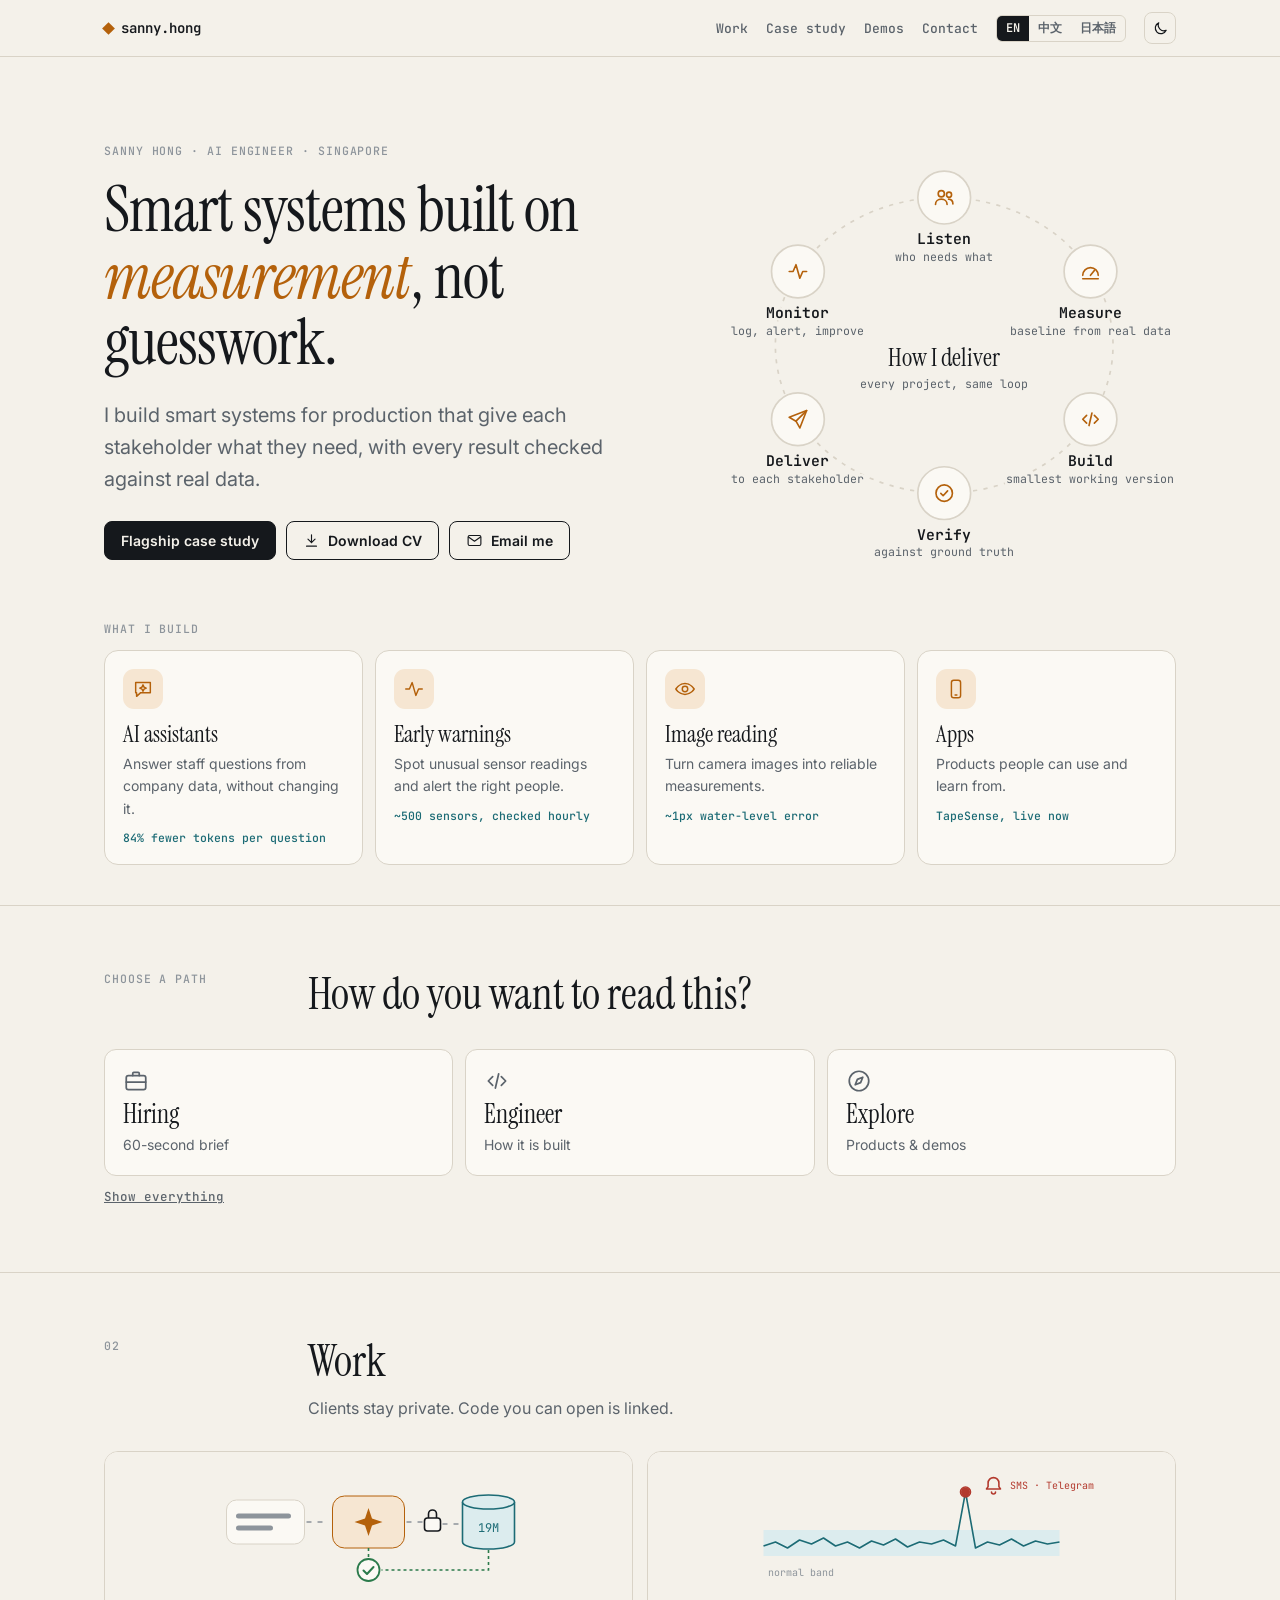
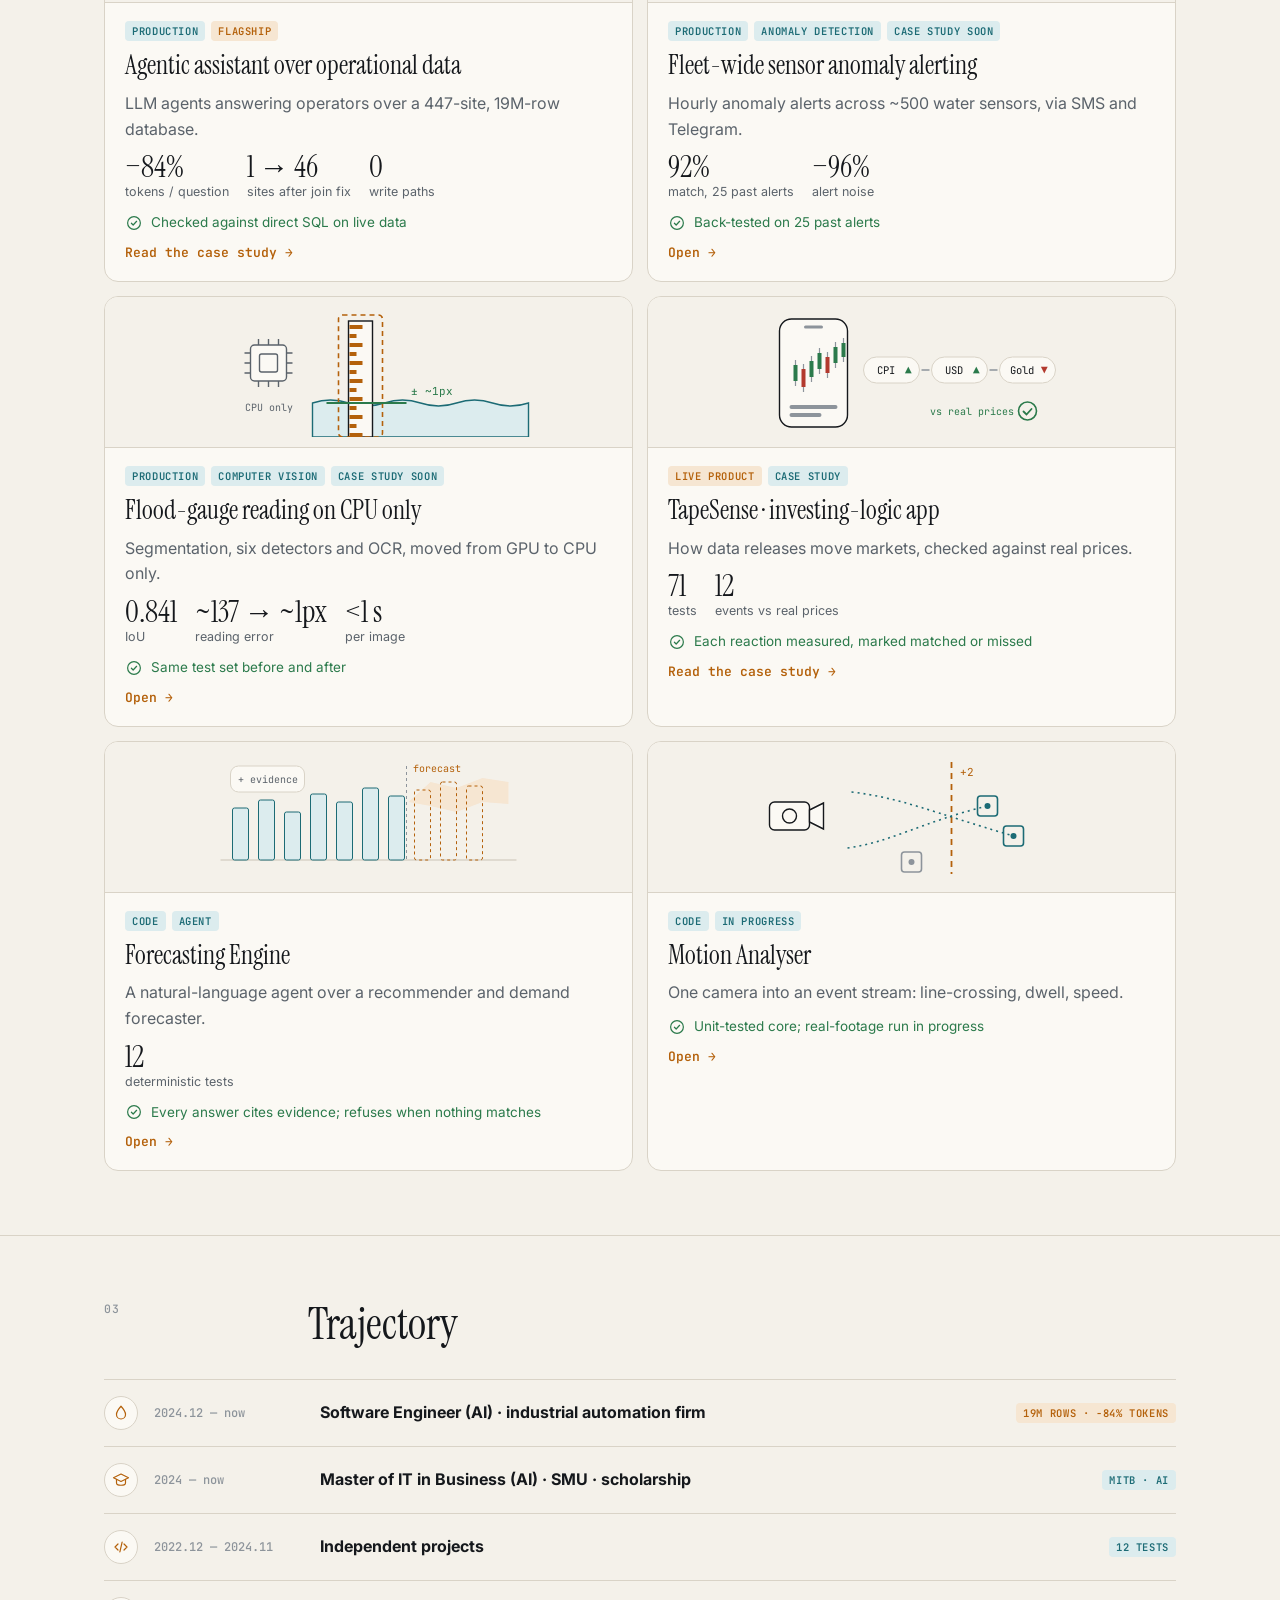
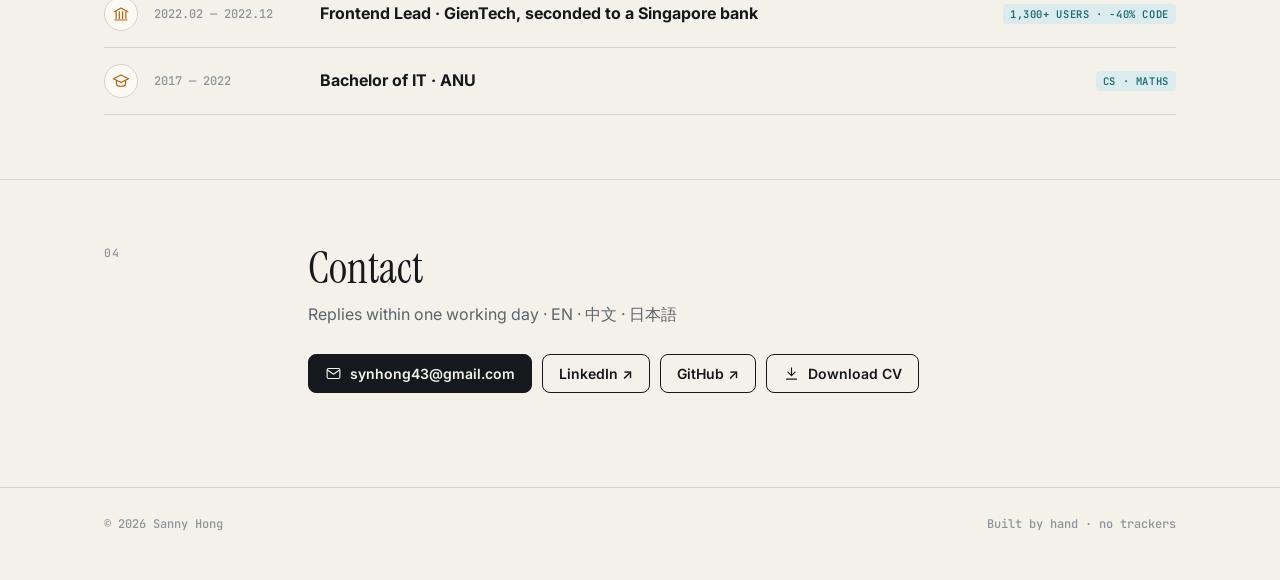
==== commit 56b202c4: "Add TapeSense case study; update CV with TapeSense project Co-Authored-By: Claude Opus 5.5 <noreply@" ====
--- a/index.html
+++ b/index.html
@@ -55,7 +55,7 @@
         <a href="work/llm-agent.html" data-icon="agent"><b data-t="b1"></b><span data-t="b1.s"></span><em data-t="b1.e"></em></a>
         <a href="#work" data-icon="pulse"><b data-t="b2"></b><span data-t="b2.s"></span><em data-t="b2.e"></em></a>
         <a href="#work" data-icon="eye"><b data-t="b3"></b><span data-t="b3.s"></span><em data-t="b3.e"></em></a>
-        <a href="https://tapesense--preview.expo.app" target="_blank" rel="noopener" data-icon="phone"><b data-t="b4"></b><span data-t="b4.s"></span><em data-t="b4.e"></em></a>
+        <a href="work/tapesense.html" data-icon="phone"><b data-t="b4"></b><span data-t="b4.s"></span><em data-t="b4.e"></em></a>
       </div>
     </div>
   </div>
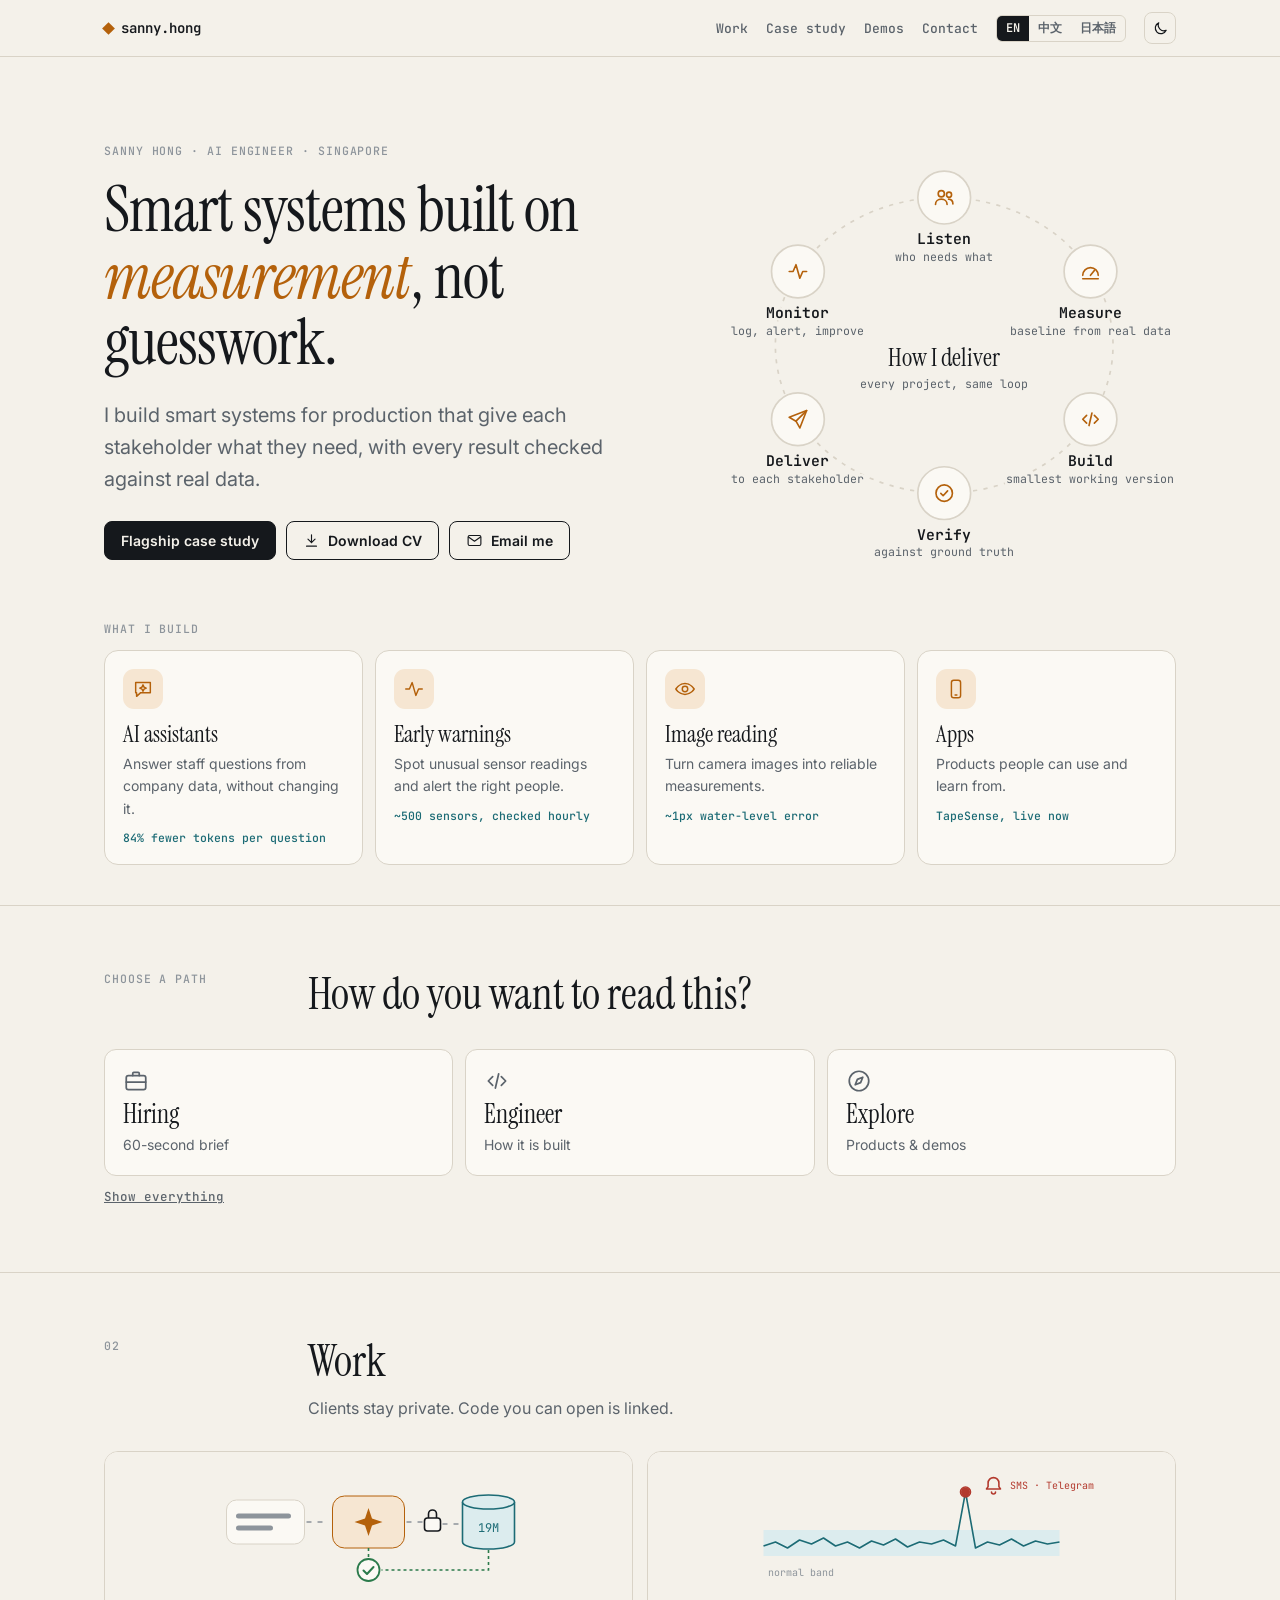
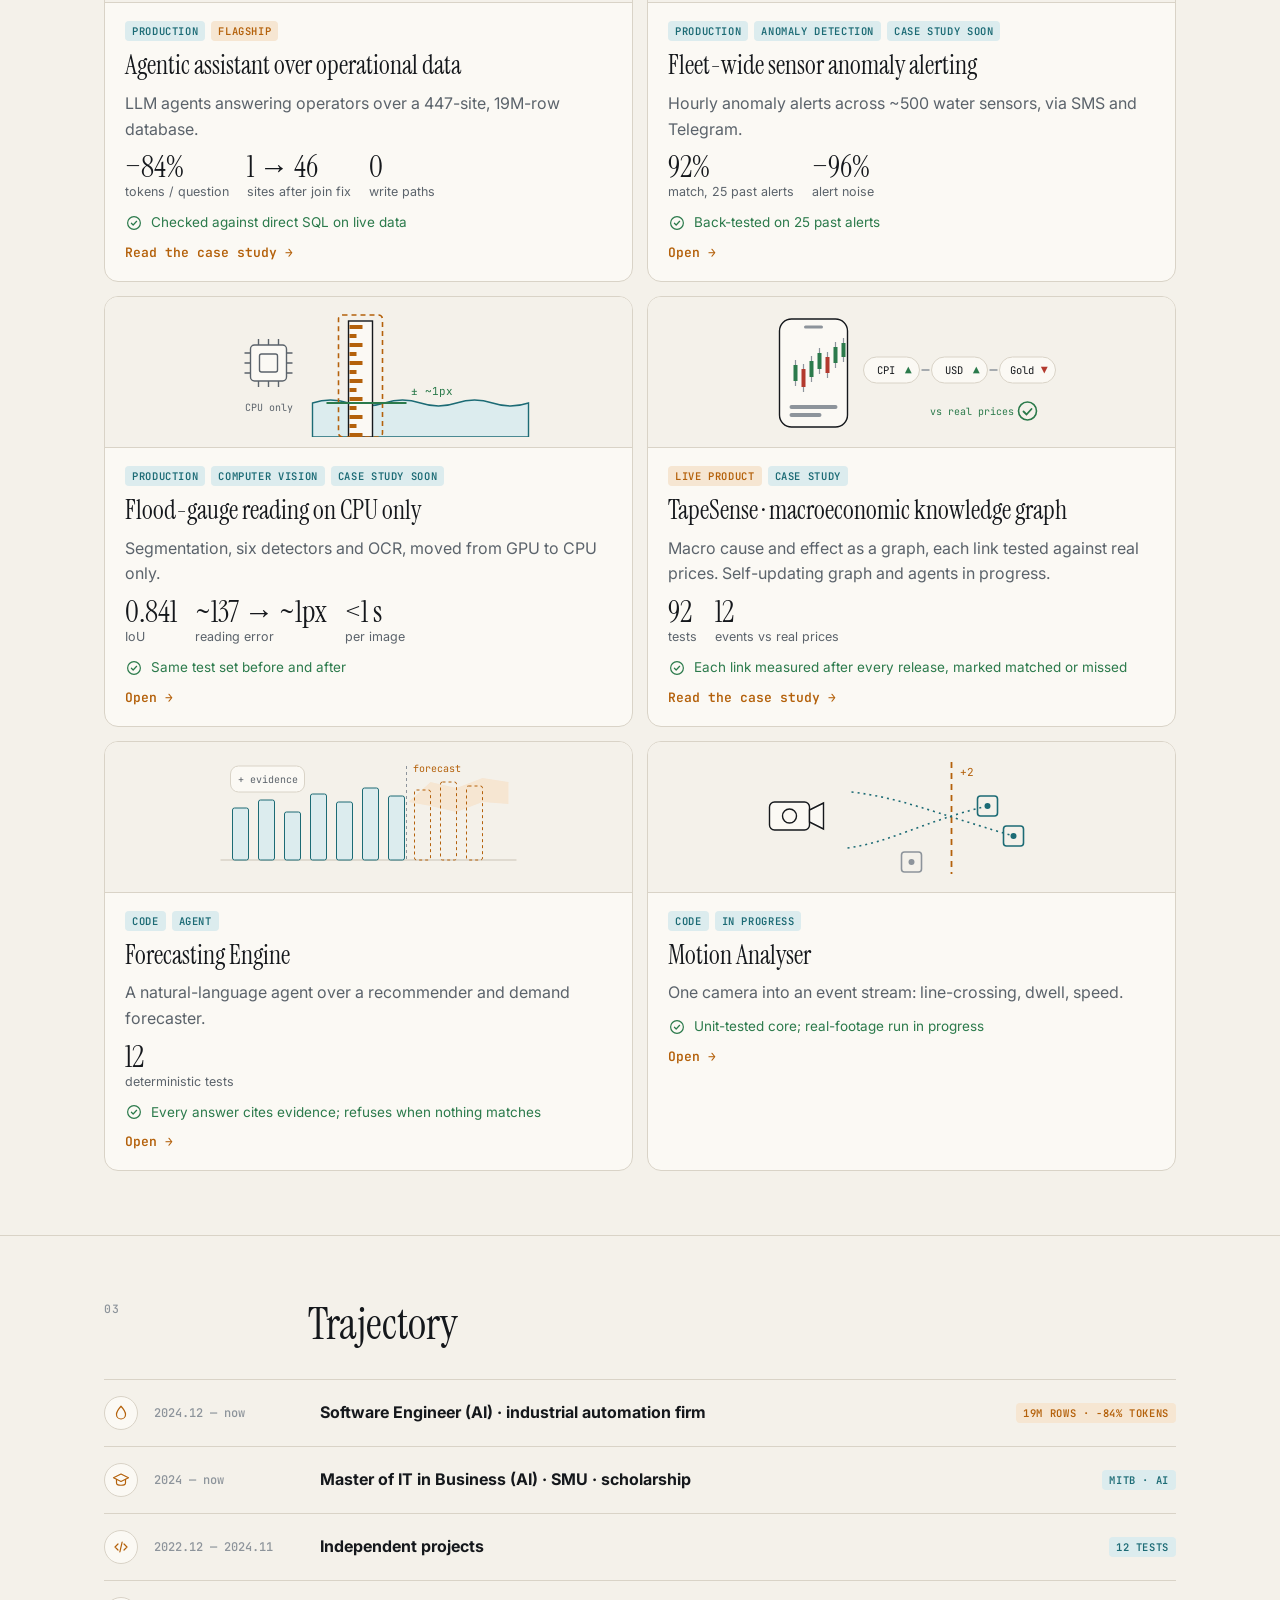
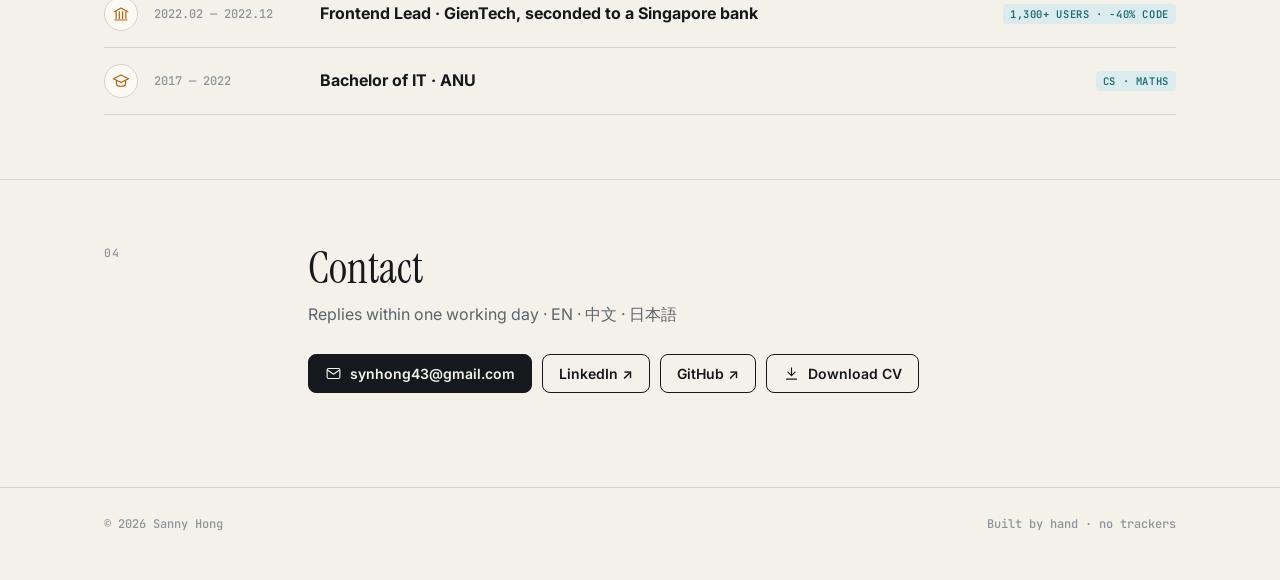
==== commit c13ba040: "Case studies: show sections 01–03 only Co-Authored-By: Claude Opus 5.5 <noreply@anthropic.com>" ====
--- a/index.html
+++ b/index.html
@@ -105,7 +105,7 @@
           <li class="tile" data-icon="trace"><b data-t="r5"></b></li>
           <li class="tile" data-icon="scale"><b data-t="r6"></b></li>
         </ol>
-        <a class="more" href="work/llm-agent.html#decisions" data-t="rules.more"></a>
+        <a class="more" href="work/llm-agent.html#architecture" data-t="rules.more"></a>
       </div>
 
       <!-- Explore: products, demos, the person -->
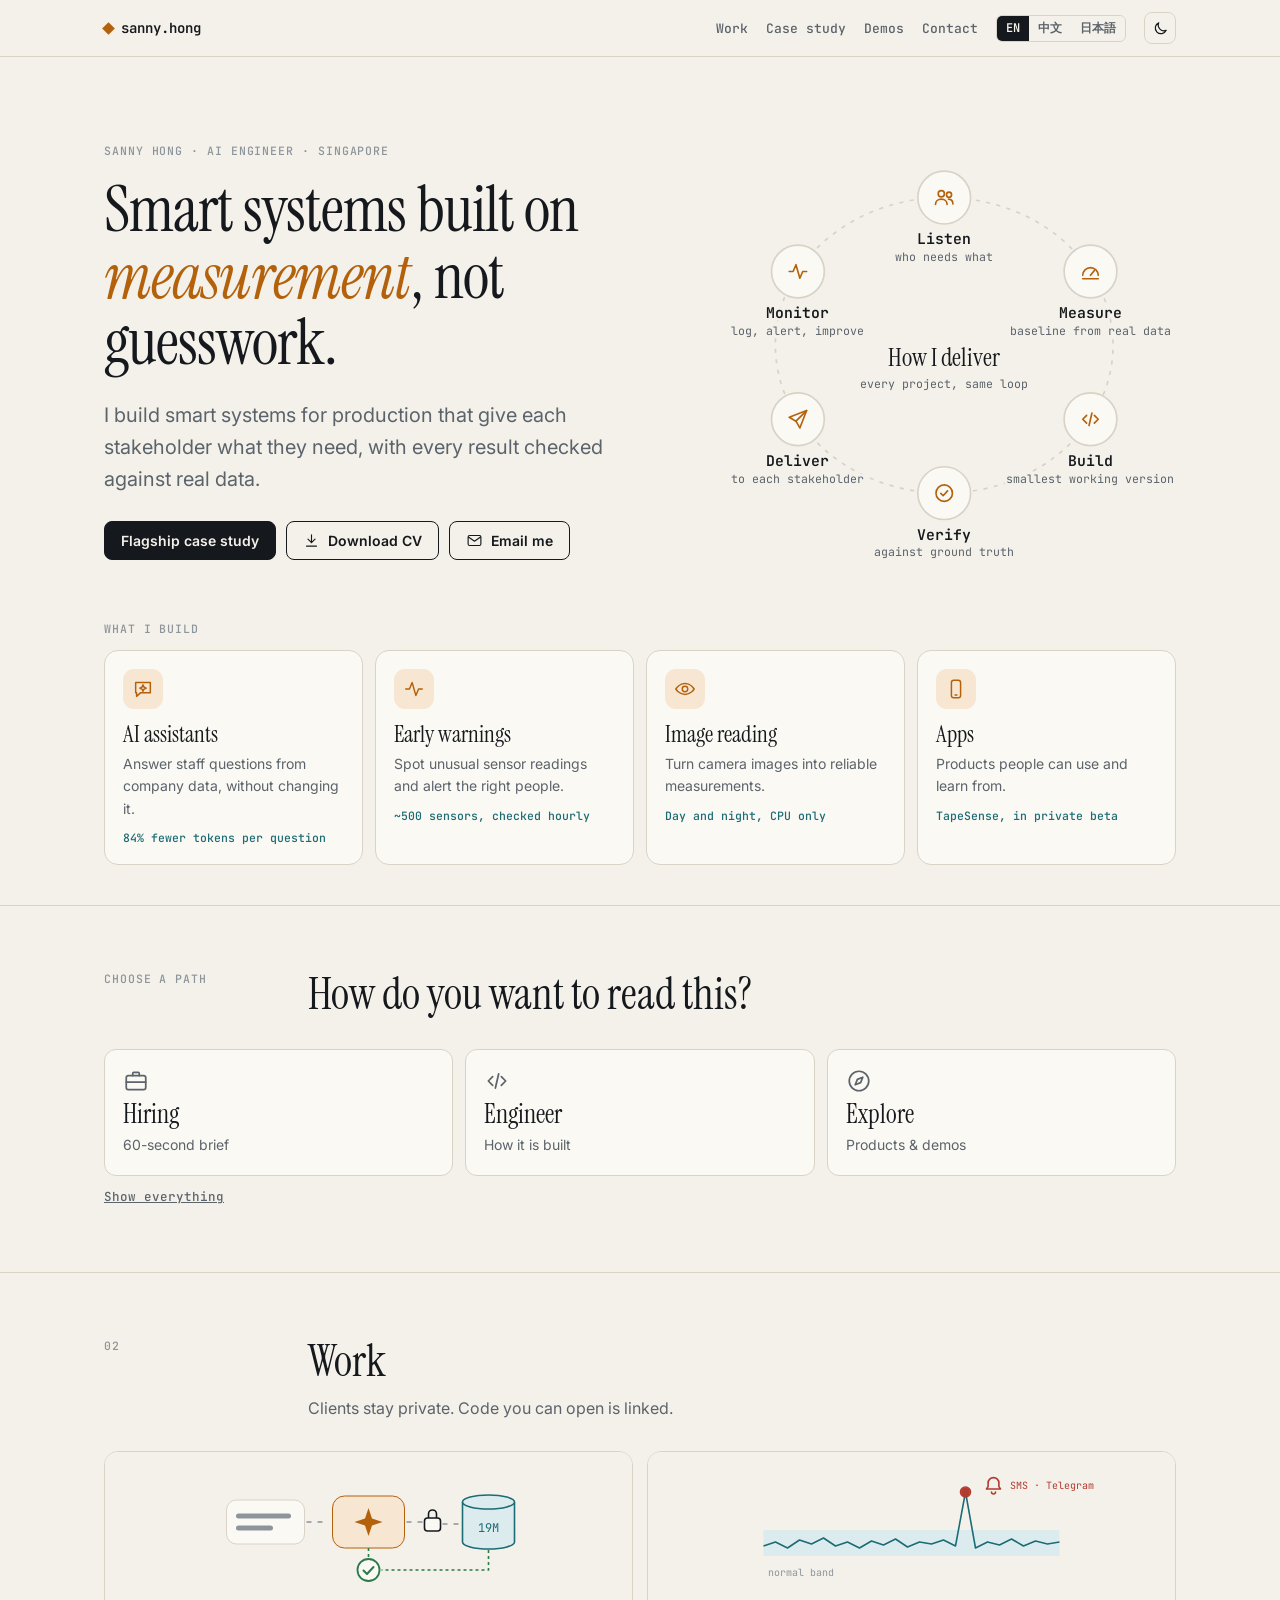
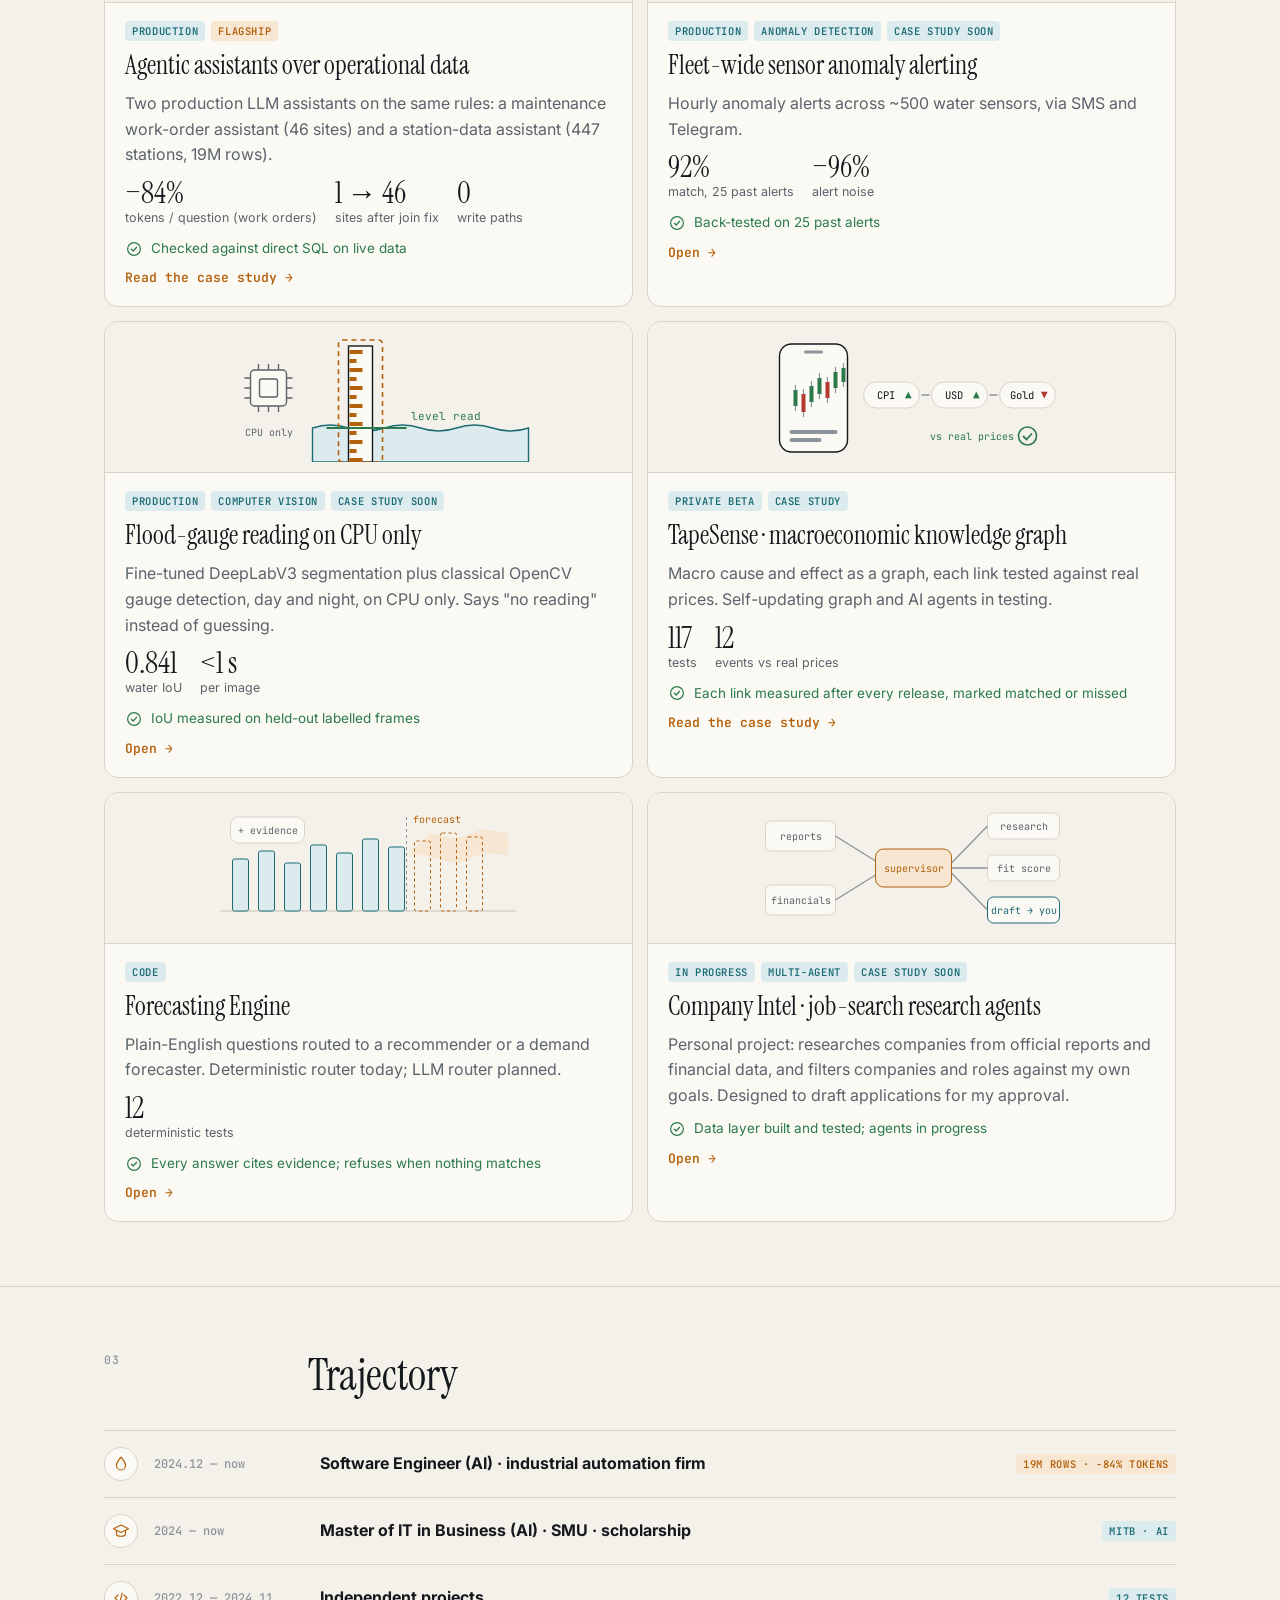
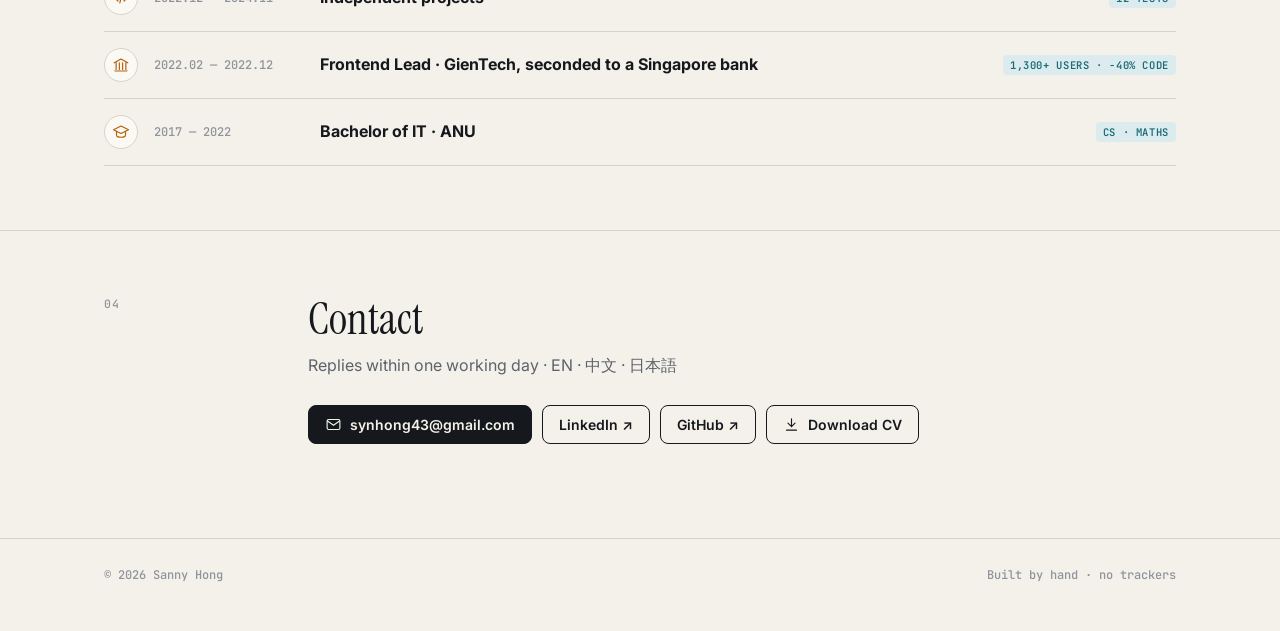
==== commit 3c22ae87: "Fix project cards: separate the two assistants, honest forecasting and vision claims, add Company In" ====
--- a/index.html
+++ b/index.html
@@ -118,7 +118,7 @@
           <i aria-hidden="true"></i>
           <div data-icon="phone"><b data-t="j3"></b><span data-t="j3.v"></span></div>
         </div>
-        <div class="cards" data-cards="tapesense,forecast,motion,vision"></div>
+        <div class="cards" data-cards="tapesense,intel,forecast,vision"></div>
       </div>
     </div>
   </section>
@@ -126,7 +126,7 @@
   <section class="block" id="work">
     <div class="wrap">
       <div class="sechead"><div class="meta">02</div><div><h2 data-t="work.h">Work</h2><p data-t="work.p"></p></div></div>
-      <div class="cards" data-cards="agent,alerts,vision,tapesense,forecast,motion"></div>
+      <div class="cards" data-cards="agent,alerts,vision,tapesense,intel,forecast"></div>
     </div>
   </section>
 
